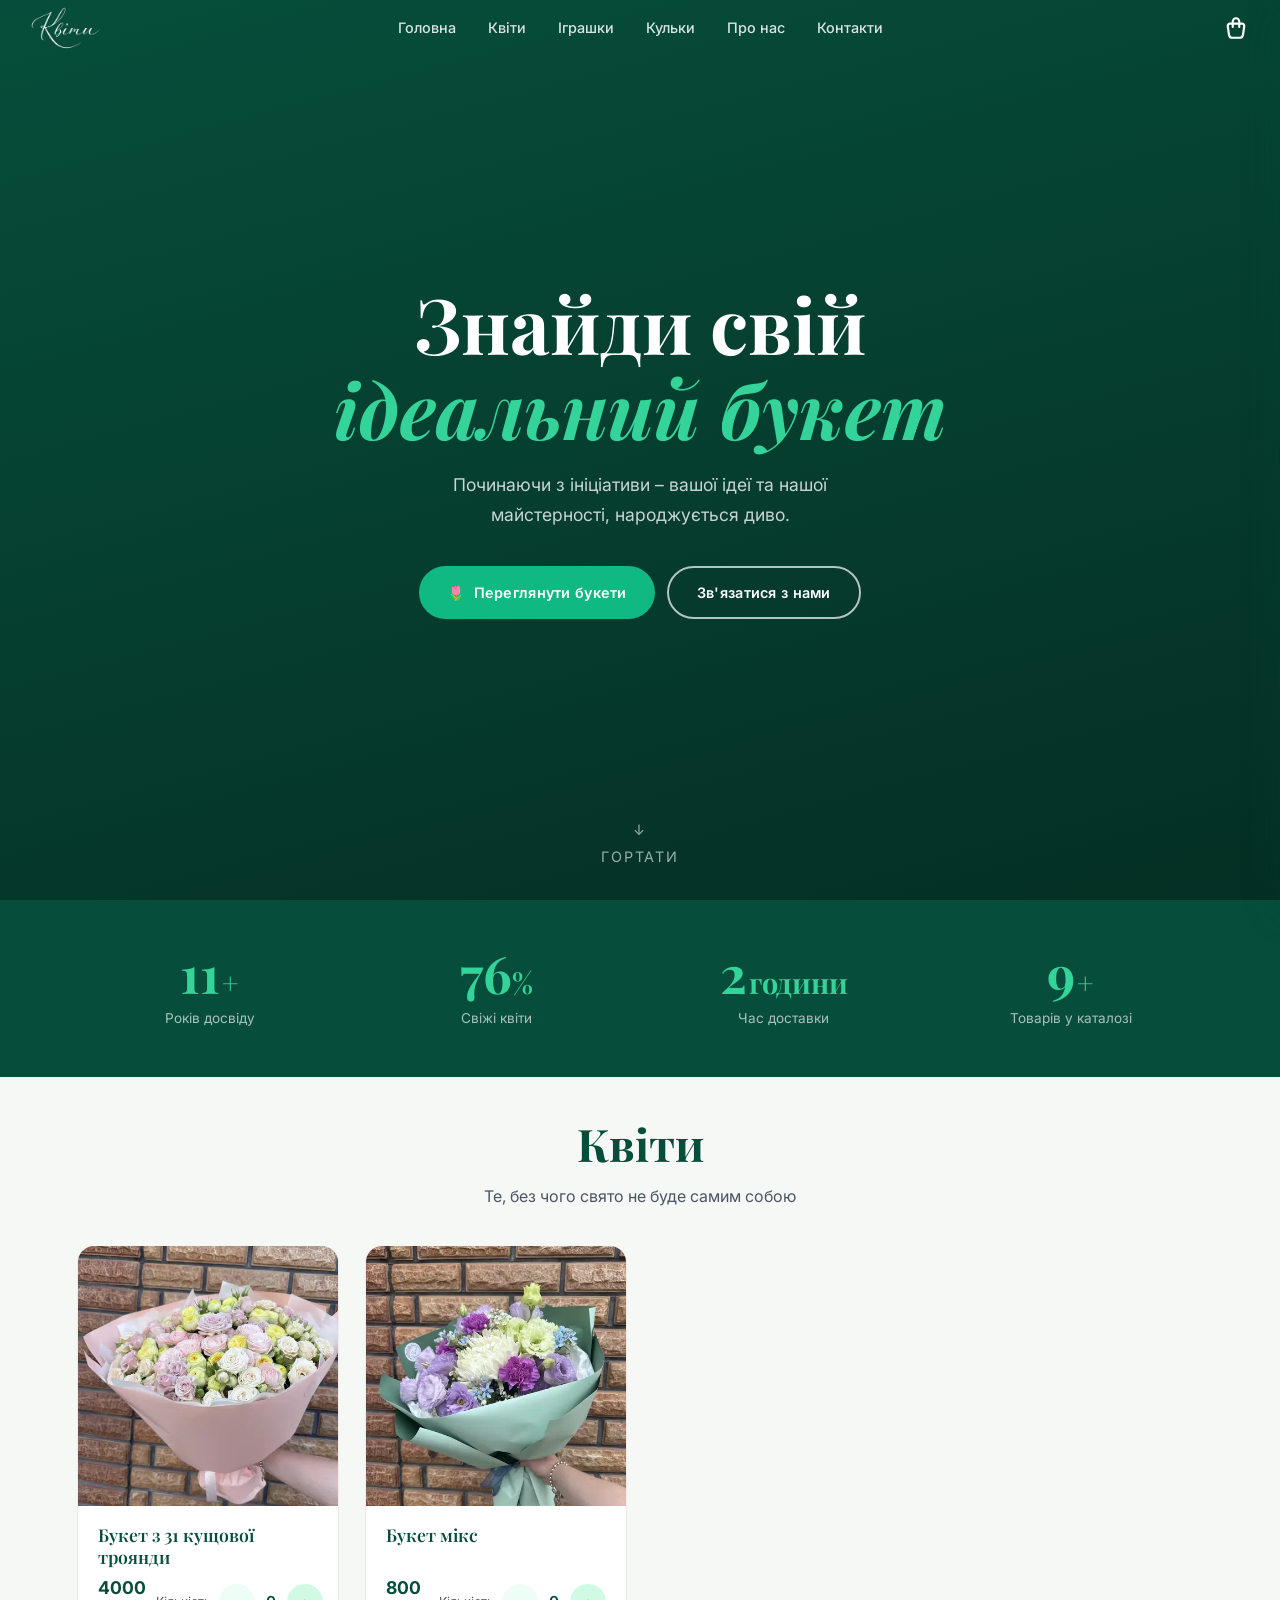
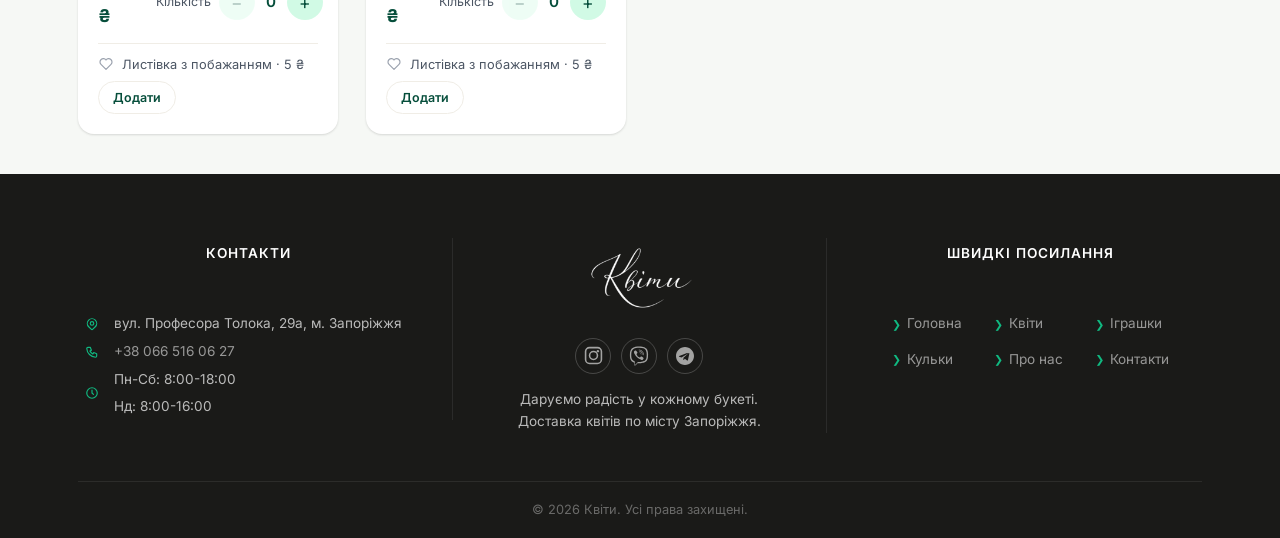
==== index.html @ 4aaccfaa "Add files via upload" ====
<!DOCTYPE html>
<html lang="uk">
<head>
    <meta charset="UTF-8" />
    <meta name="viewport" content="width=device-width, initial-scale=1.0" />
    <meta name="description" content="Квіти Запоріжжя" />
    <title>Квітковий магазин</title>
    <link rel="preconnect" href="https://fonts.googleapis.com" />
    <link rel="preconnect" href="https://fonts.gstatic.com" crossorigin />
    <link rel="preload" href="https://fonts.googleapis.com/css2?family=Playfair+Display:ital,wght@0,400;0,600;0,700;1,400&family=Inter:wght@300;400;500;600&display=swap" as="style" />
    <link href="https://fonts.googleapis.com/css2?family=Playfair+Display:ital,wght@0,400;0,600;0,700;1,400&family=Inter:wght@300;400;500;600&display=swap" rel="stylesheet" media="print" onload="this.media='all'" />

    <link rel="preload" href="styles.css" as="style" />
    <link rel="stylesheet" href="styles.css" />
</head>
<body>

<!-- Навігація -->

<nav class="nav" id="navbar">
    <div class="container">
        <a href="#" class="nav-logo">
    <img src="logo_kvity_white.webp" alt="Лого квіти" class="nav-logo-img nav-logo-img-large" width="160" height="54" />
</a>
        <ul class="nav-links">
            <li><a href="#hero">Головна</a></li>
            <li><a href="#kvity">Квіти</a></li>
            <li><a href="toys.html">Іграшки</a></li>
            <li><a href="balloons.html">Кульки</a></li>
            <li><a href="about.html">Про нас</a></li>
            <li><a href="#footer-phone" class="contact-us-link">Контакти</a></li>
        </ul>
        <button class="cart-btn" id="cart-btn" aria-label="Кошик">
            <svg class="cart-icon" viewBox="0 0 24 24" fill="none" stroke="currentColor" stroke-width="2" stroke-linecap="round" stroke-linejoin="round"><path d="M6.331 8h11.339a2 2 0 0 1 1.977 2.304l-1.255 8.152a3 3 0 0 1 -2.966 2.544h-6.852a3 3 0 0 1 -2.965 -2.544l-1.255 -8.152a2 2 0 0 1 1.977 -2.304z"/><path d="M9 11v-5a3 3 0 0 1 6 0v5"/></svg>
            <span class="cart-count" id="cart-count">0</span>
        </button>
        <button class="hamburger" id="hamburger" aria-label="Відкрити меню">
            <span></span><span></span><span></span>
        </button>
    </div>
</nav>

<!-- Мобільне меню -->

<div class="mobile-menu" id="mobile-menu">
<nav class="mobile-menu-links">
        <a href="#hero" class="mobile-link"><span class="mobile-link-icon"><svg width="20" height="20" viewBox="81.5 106 350 300" fill="none"><path d="M141 259V394H371V259" stroke="currentColor" stroke-width="24" stroke-linecap="round"/><path d="M93.5 281L256.5 118L419.5 281" stroke="currentColor" stroke-width="24" stroke-linecap="round"/></svg></span><span>Головна</span><span class="mobile-link-arrow"><svg width="16" height="16" viewBox="0 0 24 24" fill="none" stroke="currentColor" stroke-width="2" stroke-linecap="round" stroke-linejoin="round"><path d="M9 6l6 6-6 6"/></svg></span></a>
        <a href="#kvity" class="mobile-link"><span class="mobile-link-icon"><svg width="20" height="20" viewBox="-3.41 0 183.79 183.79" fill="currentColor"><path d="M41.43,87.43c-2.62-1.17-4.18-1.81-5.69-2.54A42.67,42.67,0,0,1,19,70.58c-5.44-7.88-6.47-16.4-3.67-25.36C18,36.57,24.71,30.8,36,33.42c7.14,1.65,13.81,5.3,20.68,8.09,1.26.52,2.45,1.21,3.42,1.69,2.08-1.2,1.74-2.74,1.44-4-2.4-10.6,1.51-19.72,6.83-28.4a21.58,21.58,0,0,1,5.9-6.11c11.62-8.16,31.82-5.19,40.61,5.85,3,3.68,4.65,7.83,4.21,12.7-.33,3.63-.5,7.27-.79,11.63,2.68-1.39,4.71-2.36,6.66-3.46,10.9-6.18,22.22-6.68,33.9-2.58a47.34,47.34,0,0,1,4.84,1.77,21.79,21.79,0,0,1,11.95,13.62C178,51.34,177,57.36,174.22,64,168.71,77.31,159,85.74,145.68,90.54A41,41,0,0,0,142,92.38a68.91,68.91,0,0,0,7.17,3.94,59.43,59.43,0,0,1,19.27,12.61,24.61,24.61,0,0,1,7.83,16.65c.48,9.35-6.85,19.15-16.38,21.58a39.76,39.76,0,0,1-32.1-5.16c-2.59-1.63-5.14-3.31-8.49-5.48-.29,2.19-.75,3.51-.58,4.75,1.53,11.38-.87,22.23-5,32.68-1.91,4.88-5.49,8.33-11.41,9.15-4.3.61-8.42,1.1-12.7.17a20.8,20.8,0,0,1-13.18-8.88c-5.1-7.48-8.41-15.61-8.54-24.81,0-4,0-8,0-12.8a17.91,17.91,0,0,0-3.32,1.75c-8.76,7.73-18.67,13.27-30.23,15.4-12.51,2.31-23.17-1-31.38-11.1C.74,140.07-.81,131.7.45,127.2,2.07,121.42,4.18,115.84,8,111c8-10,17.45-17.89,29.81-21.89C38.63,88.86,39.36,88.41,41.43,87.43Zm75.75-.32c6.21-1.15,11.51-2,16.76-3.13,2.51-.52,4.92-1.47,7.42-2.06C152.23,79.35,159,72.05,164,62.57c3.71-7.09,2.08-13.9-1.18-20.45a10.26,10.26,0,0,0-5-4.44c-5.83-2.4-11.69-3.63-18.27-2-11.25,2.84-17.24,11.49-23.84,19.66-.79,4.72-4.27,7.92-6.66,11.73-2.55,4.09-2.73,5,.47,8C112.85,78.27,115.9,81.55,117.18,87.11Zm-54.59,9A26.55,26.55,0,0,0,60,95.44c-8.61-1.26-16.37,2-23.9,5.2-10,4.21-17.5,11.6-22.46,21.39a27.87,27.87,0,0,0-2.85,14.08c.16,3.83,1.74,6.6,5.68,7.51a74.77,74.77,0,0,0,7.51,1.45c8.66,1.06,16.09-2.91,23.64-6.14a26.18,26.18,0,0,0,7.05-4.66,79.58,79.58,0,0,0,14.2-17,37.55,37.55,0,0,0,2.26-5.06c-1.91-2.78-3.78-5-5.08-7.5A86.13,86.13,0,0,1,62.59,96.1ZM94.74,67a37.26,37.26,0,0,0,2.65-5c2.59-7,4.82-14.08,7.59-21,2.54-6.33,2.15-12.92,2.43-19.45A9.7,9.7,0,0,0,106,16.78c-3.45-6.18-15.87-10-22.19-7a5.15,5.15,0,0,0-1.42,1C75.6,17.39,70.92,25,72.37,35c1.28,8.86,4.39,17.19,8.21,25.22C83.68,66.77,86.36,67.94,94.74,67Zm16.35,40.39c2,5.47,5.63,9.12,9,13a54.73,54.73,0,0,0,29.26,18.11,15.59,15.59,0,0,0,15-3.92,7.53,7.53,0,0,0,2.24-8.54c-2.11-6-5.15-11.28-10.6-15.12-10-7-21.2-11-32.9-13.81-2.14-.51-4.5-.07-6.89-.07Zm-11.51,9.26L84.11,118c-6.57,16.3-9.06,32.17-.69,48.23a23.93,23.93,0,0,0,2.64,4.38c2.68,3.2,6.36,5.44,10.37,5.1,4.4-.38,6.16-4.35,7.75-8.2,2.67-6.48,3.23-13.23,3.75-20.08C108.79,136.23,105.76,126.19,99.58,116.65ZM74.35,70.31c-3.3-4-6.25-7.81-9.54-11.34C62.5,56.5,60,53.83,57.08,52.34c-6.58-3.32-13.51-6-20.31-8.85a11.73,11.73,0,0,0-2.46-.71c-6.92-1.24-11.68,2.69-12,9.66-.19,4.78,1,9,4.35,12.53,3.88,4.13,7.07,9.18,12.68,11.16,6.44,2.27,13.06,4.06,19.62,6,2.48.71,5,1.07,7.59-.48Zm31.37,19.84a13.48,13.48,0,0,0-4.3-10.65c-2.7-2.64-6-2.67-9.41-3.14-6.86-.94-12.41,3.21-14.49,9.32a49.37,49.37,0,0,0-2.67,10.69c-.45,4.29,1.62,7.66,5.59,9.67C87.05,109.39,94,108.21,99,102.7,102.43,98.88,105.44,94.75,105.72,90.15Z"/></svg></span><span>Квіти</span><span class="mobile-link-arrow"><svg width="16" height="16" viewBox="0 0 24 24" fill="none" stroke="currentColor" stroke-width="2" stroke-linecap="round" stroke-linejoin="round"><path d="M9 6l6 6-6 6"/></svg></span></a>
        <a href="toys.html" class="mobile-link"><span class="mobile-link-icon"><svg width="25" height="25" viewBox="0 0 24 24" fill="none" stroke="currentColor" stroke-width="1.5" stroke-linecap="round" stroke-linejoin="round"><circle cx="12" cy="13" r="6.5"/><circle cx="6.5" cy="6.5" r="2.5"/><circle cx="17.5" cy="6.5" r="2.5"/><circle cx="9.3" cy="12.5" r="0.6" fill="currentColor" stroke="none"/><circle cx="14.7" cy="12.5" r="0.6" fill="currentColor" stroke="none"/><ellipse cx="12" cy="15.3" rx="1.6" ry="1.1" fill="currentColor" stroke="none"/></svg></span><span>Іграшки</span><span class="mobile-link-arrow"><svg width="16" height="16" viewBox="0 0 24 24" fill="none" stroke="currentColor" stroke-width="2" stroke-linecap="round" stroke-linejoin="round"><path d="M9 6l6 6-6 6"/></svg></span></a>
        <a href="balloons.html" class="mobile-link"><span class="mobile-link-icon"><svg width="25" height="25" viewBox="0 0 24 24" fill="none" stroke="currentColor" stroke-width="1.8" stroke-linecap="round" stroke-linejoin="round"><circle cx="12" cy="9" r="6"/><path d="M12 15l-1 6h2z"/></svg></span><span>Кульки</span><span class="mobile-link-arrow"><svg width="16" height="16" viewBox="0 0 24 24" fill="none" stroke="currentColor" stroke-width="2" stroke-linecap="round" stroke-linejoin="round"><path d="M9 6l6 6-6 6"/></svg></span></a>
        <a href="about.html" class="mobile-link"><span class="mobile-link-icon"><svg width="25" height="25" viewBox="0 0 24 24" fill="none" stroke="currentColor" stroke-width="1.8" stroke-linecap="round" stroke-linejoin="round"><circle cx="12" cy="12" r="8"/><path d="M12 8h.01"/><path d="M11 11h1v5h1"/></svg></span><span>Про нас</span><span class="mobile-link-arrow"><svg width="16" height="16" viewBox="0 0 24 24" fill="none" stroke="currentColor" stroke-width="2" stroke-linecap="round" stroke-linejoin="round"><path d="M9 6l6 6-6 6"/></svg></span></a>
        <a href="#footer-phone" class="mobile-link contact-us-link"><span class="mobile-link-icon"><svg width="25" height="25" viewBox="0 0 24 24" fill="none" stroke="currentColor" stroke-width="1.8" stroke-linecap="round" stroke-linejoin="round"><path d="M12 21s-6-5.686-6-10a6 6 0 0 1 12 0c0 4.314-6 10-6 10z"/><circle cx="12" cy="11" r="2"/></svg></span><span>Контакти</span><span class="mobile-link-arrow"><svg width="16" height="16" viewBox="0 0 24 24" fill="none" stroke="currentColor" stroke-width="2" stroke-linecap="round" stroke-linejoin="round"><path d="M9 6l6 6-6 6"/></svg></span></a>
    </nav>
    <div class="mobile-menu-footer">
        <a href="tel:+380665160627" class="btn btn-primary mobile-call-btn">
            <span><svg width="16" height="16" viewBox="0 0 24 24" fill="none" stroke="currentColor" stroke-width="2" stroke-linecap="round" stroke-linejoin="round"><path d="M5 4h4l2 5l-2.5 1.5a11 11 0 0 0 5 5l1.5 -2.5l5 2v4a2 2 0 0 1 -2 2a16 16 0 0 1 -15 -15a2 2 0 0 1 2 -2"/></svg></span> <span>+38 066 516 06 27</span>
        </a>
    </div>
</div>

<!-- Кошик -->

<div class="cart-overlay" id="cart-overlay"></div>
<aside class="cart-drawer" id="cart-drawer">
    <div class="cart-header">
        <h3><span class="cart-header-icon"><svg width="15" height="15" viewBox="0 0 24 24" fill="none" stroke="currentColor" stroke-width="2" stroke-linecap="round" stroke-linejoin="round"><path d="M6.331 8h11.339a2 2 0 0 1 1.977 2.304l-1.255 8.152a3 3 0 0 1 -2.966 2.544h-6.852a3 3 0 0 1 -2.965 -2.544l-1.255 -8.152a2 2 0 0 1 1.977 -2.304z"/><path d="M9 11v-5a3 3 0 0 1 6 0v5"/></svg></span> <span>Ваш кошик</span></h3>
        <button class="cart-close" id="cart-close" aria-label="Закрити кошик">✕</button>
    </div>
    <div class="cart-items" id="cart-items">
        <div class="cart-empty" id="cart-empty">
            <span>🌷</span>
            <p>Кошик поки порожній</p>
        </div>
    </div>
    <div class="cart-footer" id="cart-footer">
        <div class="cart-total-row">
            <span>Разом:</span>
            <strong id="cart-total">0 ₴</strong>
        </div>
        <a href="tel:+380665160627" class="btn btn-primary cart-checkout" id="cart-checkout">
            <span><svg width="15" height="15" viewBox="0 0 24 24" fill="none" stroke="currentColor" stroke-width="2" stroke-linecap="round" stroke-linejoin="round"><path d="M5 4h4l2 5l-2.5 1.5a11 11 0 0 0 5 5l1.5 -2.5l5 2v4a2 2 0 0 1 -2 2a16 16 0 0 1 -15 -15a2 2 0 0 1 2 -2"/></svg></span> <span>Оформити замовлення</span>
        </a>
        <p class="cart-hint">Зателефонуйте нам – назвіть букети з кошика, і ми все підготуємо</p>
    </div>
</aside>

<!-- Модальне вікно: листівка з побажанням -->

<div class="card-modal-overlay" id="card-modal-overlay"></div>
<div class="card-modal" id="card-modal" role="dialog" aria-modal="true" aria-labelledby="card-modal-title">
    <button class="card-modal-close" id="card-modal-close" aria-label="Закрити">✕</button>

    <div class="card-modal-icon">✍️</div>
    <h3 class="card-modal-title" id="card-modal-title">Листівка з побажанням</h3>
    <p class="card-modal-text">Напишіть текст, який буде на листівці, а ми акуратно перепишемо його від руки.</p>
    <textarea id="card-message-input" class="card-message-input" maxlength="200" rows="4" placeholder="Наприклад: Нехай цей букет нагадує, як сильно я тебе ціную"></textarea>
    <div class="card-modal-actions">
        <button class="btn btn-primary" id="card-modal-save"><span>✓</span> <span>Додати до кошика – 5 ₴</span></button>
        <button class="btn btn-ghost" id="card-modal-skip">Скасувати</button>
    </div>
</div>

<!-- Головний блок -->

<main>
<section class="hero" id="hero">
    <div class="hero-bg"></div>

    <div class="hero-content">
        <h1>Знайди свій<br /><em>ідеальний букет</em></h1>
        <p class="hero-sub">
            Починаючи з ініціативи – вашої ідеї та нашої майстерності, народжується диво.
        </p>
        <div class="hero-actions">
            <a href="#kvity" class="btn btn-primary"><span>🌷</span> <span>Переглянути букети</span></a>
            <a href="#footer-phone" class="btn btn-outline contact-us-link">Зв'язатися з нами</a>
        </div>
    </div>
    <div class="hero-scroll">
        <span>↓</span>
        <span class="hero-scroll-label">ГОРТАТИ</span>
    </div>
</section>

<!-- Статистика -->

<section class="stats">
    <div class="container">
        <div class="stats-grid">
            <div class="stat-item reveal">
                <strong class="stat-number" data-target="15">0</strong><span class="stat-min">+</span>
                <div class="stat-label">Років досвіду</div>
            </div>
            <div class="stat-item reveal reveal-d2">
                <strong class="stat-number" data-target="100">0</strong><span class="stat-percent">%</span>
                <div class="stat-label">Свіжі квіти</div>
            </div>
            <div class="stat-item reveal reveal-d3">
                <strong class="stat-number" data-target="2">0</strong><span class="stat-min">години</span>
                <div class="stat-label">Час доставки</div>
            </div>
            <div class="stat-item reveal reveal-d4">
                <strong class="stat-number" data-target="12">0</strong><span class="stat-min">+</span>
                <div class="stat-label">Товарів у каталозі</div>
            </div>
        </div>
    </div>
</section>

<!-- Товари: Квіти -->

<section class="kvity" id="kvity">
    <div class="container">
        <div class="section-header reveal">
            <h2 class="section-title" id="kvity-title">Квіти</h2>
            <p class="section-sub">Те, без чого свято не буде самим собою</p>
        </div>
    <div class="products-grid">

<!-- Продукт 1 -->

<article class="product-card product-card-featured reveal reveal-d1">
    <div class="product-img-wrap">
        <img src="kvity_product_1.webp" alt="Букет з 31 кущової троянди" width="470" height="627" />
    </div>
    <div class="product-body">
        <h3 class="product-name">Букет з 31 кущової троянди</h3>
        <div class="product-footer">
            <span class="product-price">4000 ₴</span>
            <div class="product-qty" data-name="Букет з 31 кущової троянди" data-price="4000">
                <button class="qty-btn qty-minus" type="button" aria-label="Прибрати" disabled>−</button>
                <span class="qty-count" title="У кошику">0</span>
                <button class="qty-btn qty-plus" type="button" aria-label="Додати">+</button>
            </div>
        </div>
        <div class="card-offer-inline">
            <span class="card-offer-inline-icon"><svg width="16" height="16" viewBox="0 0 24 24" fill="none" stroke="currentColor" stroke-width="1.8" stroke-linecap="round" stroke-linejoin="round"><path d="M19.5 12.572l-7.5 7.428l-7.5 -7.428a5 5 0 1 1 7.5 -6.566a5 5 0 1 1 7.5 6.572"/></svg></span>
            <span class="card-offer-inline-text">Листівка з побажанням · 5 ₴</span>
            <div class="card-offer-inline-actions">
                <button type="button" class="card-offer-inline-btn">Додати</button>
                <button type="button" class="card-offer-inline-remove is-hidden" aria-label="Видалити листівку">✕</button>
            </div>
        </div>
    </div>
</article>

<!-- Продукт 2 -->

<article class="product-card product-card-featured reveal reveal-d1">
    <div class="product-img-wrap">
        <img src="kvity_product_2.webp" alt="Букет мікс" width="470" height="627" />
    </div>
    <div class="product-body">
        <h3 class="product-name">Букет мікс</h3>
        <div class="product-footer">
            <span class="product-price">800 ₴</span>
            <div class="product-qty" data-name="Букет мікс" data-price="800">
                <button class="qty-btn qty-minus" type="button" aria-label="Прибрати" disabled>−</button>
                <span class="qty-count" title="У кошику">0</span>
                <button class="qty-btn qty-plus" type="button" aria-label="Додати">+</button>
            </div>
        </div>
        <div class="card-offer-inline">
            <span class="card-offer-inline-icon"><svg width="16" height="16" viewBox="0 0 24 24" fill="none" stroke="currentColor" stroke-width="1.8" stroke-linecap="round" stroke-linejoin="round"><path d="M19.5 12.572l-7.5 7.428l-7.5 -7.428a5 5 0 1 1 7.5 -6.566a5 5 0 1 1 7.5 6.572"/></svg></span>
            <span class="card-offer-inline-text">Листівка з побажанням · 5 ₴</span>
            <div class="card-offer-inline-actions">
                <button type="button" class="card-offer-inline-btn">Додати</button>
                <button type="button" class="card-offer-inline-remove is-hidden" aria-label="Видалити листівку">✕</button>
            </div>
        </div>
    </div>
</article>

<!-- Продукт 3 -->


        </div>
    </div>
</section>

</main>

<!-- Низ сайту -->

<footer>
    <div class="container">
        <div class="footer-grid">
            <div class="footer-col footer-brand-col">
                <div class="footer-logo">
    <img src="logo_kvity_white.webp" alt="Квіти" class="footer-logo-img" width="148" height="50" />
</div>
                <div class="footer-social">
                    <a href="https://www.instagram.com/lipinskayanatalya/" class="social-btn" target="_blank" rel="noopener" aria-label="Instagram">
                        <svg width="19" height="19" viewBox="0 0 24 24" fill="none" stroke="currentColor" stroke-width="2" stroke-linecap="round" stroke-linejoin="round"><rect x="2" y="2" width="20" height="20" rx="5"/><circle cx="12" cy="12" r="5"/><circle cx="17.5" cy="6.5" r="1.5" fill="currentColor" stroke="none"/></svg>
                    </a>
                    <a href="viber://chat?number=%2B380665160627" class="social-btn" target="_blank" rel="noopener" aria-label="Viber">
                        <svg width="24" height="24" fill="currentColor" xmlns="http://www.w3.org/2000/svg" viewBox="0 0 640 640"><path d="M508.3 113.9C495.6 102.2 444.2 64.9 329.6 64.4C329.6 64.4 194.5 56.3 128.7 116.7C92.1 153.3 79.2 207 77.8 273.5C76.4 340 74.7 464.6 194.8 498.4L194.9 498.4L194.8 550C194.8 550 194 570.9 207.8 575.1C224.4 580.3 234.2 564.4 250.1 547.3C258.8 537.9 270.8 524.1 279.9 513.6C362.1 520.5 425.2 504.7 432.4 502.4C449 497 542.9 485 558.1 360.4C573.9 231.8 550.5 150.6 508.3 113.9zM522.2 351C509.3 455 433.2 461.6 419.2 466.1C413.2 468 357.7 481.8 288 477.3C288 477.3 236 540 219.8 556.3C214.5 561.6 208.7 561.1 208.8 550.6C208.8 543.7 209.2 464.9 209.2 464.9L209.2 464.9C107.4 436.7 113.4 330.6 114.5 275.1C115.6 219.6 126.1 174.1 157.1 143.5C212.8 93 327.5 100.5 327.5 100.5C424.4 100.9 470.8 130.1 481.6 139.9C517.3 170.5 535.5 243.7 522.2 351zM383.2 270.2C383.6 278.8 370.7 279.4 370.3 270.8C369.2 248.8 358.9 238.1 337.7 236.9C329.1 236.4 329.9 223.5 338.4 224C366.3 225.5 381.8 241.5 383.2 270.2zM403.5 281.5C404.5 239.1 378 205.9 327.7 202.2C319.2 201.6 320.1 188.7 328.6 189.3C386.6 193.5 417.5 233.4 416.4 281.8C416.3 290.4 403.3 290 403.5 281.5zM450.5 294.9C450.6 303.5 437.6 303.6 437.6 295C437 213.5 382.7 169.1 316.8 168.6C308.3 168.5 308.3 155.7 316.8 155.7C390.5 156.2 449.8 207.1 450.5 294.9zM439.2 393L439.2 393.2C428.4 412.2 408.2 433.2 387.4 426.5L387.2 426.2C366.1 420.3 316.4 394.7 285 369.7C268.8 356.9 254 341.8 242.6 327.3C232.3 314.4 221.9 299.1 211.8 280.7C190.5 242.2 185.8 225 185.8 225C179.1 204.2 200 184 219.1 173.2L219.3 173.2C228.5 168.4 237.3 170 243.2 177.1C243.2 177.1 255.6 191.9 260.9 199.2C265.9 206 272.6 216.9 276.1 223C282.2 233.9 278.4 245 272.4 249.6L260.4 259.2C254.3 264.1 255.1 273.2 255.1 273.2C255.1 273.2 272.9 340.5 339.4 357.5C339.4 357.5 348.5 358.3 353.4 352.2L363 340.2C367.6 334.2 378.7 330.4 389.6 336.5C404.3 344.8 423 357.7 435.4 369.4C442.4 375.1 444 383.8 439.2 393z"/></svg>
                    </a>
                    <a href="https://t.me/nataliyassg" class="social-btn" target="_blank" rel="noopener" aria-label="Telegram">
                        <svg width="18" height="18" viewBox="0 0 24 24" fill="currentColor"><path d="M12 0C5.373 0 0 5.373 0 12s5.373 12 12 12 12-5.373 12-12S18.627 0 12 0zm5.894 8.221-1.97 9.28c-.145.658-.537.818-1.084.508l-3-2.21-1.447 1.394c-.16.16-.295.295-.605.295l.213-3.053 5.56-5.023c.242-.213-.054-.333-.373-.12L7.26 13.988 4.28 13.08c-.656-.204-.67-.656.136-.97l10.3-3.97c.545-.197 1.02.133.843.97l.335-.889z"/></svg>
                    </a>
                </div>
                <p class="footer-desc">Даруємо радість у кожному букеті. Доставка квітів по місту Запоріжжя.</p>
            </div>
            <div class="footer-col footer-contacts-col" id="contacts">
                <h4>Контакти</h4>
                <ul class="footer-contact">
                    <li><span class="contact-icon"><svg width="14" height="14" viewBox="0 0 24 24" fill="none" stroke="currentColor" stroke-width="2" stroke-linecap="round" stroke-linejoin="round"><path d="M9 11a3 3 0 1 0 6 0a3 3 0 0 0 -6 0"/><path d="M17.657 16.657l-4.243 4.243a2 2 0 0 1 -2.827 0l-4.244 -4.243a8 8 0 1 1 11.314 0z"/></svg></span><span>вул. Професора Толока, 29а, м. Запоріжжя</span></li>
                    <li id="footer-phone"><span class="contact-icon"><svg width="14" height="14" viewBox="0 0 24 24" fill="none" stroke="currentColor" stroke-width="2" stroke-linecap="round" stroke-linejoin="round"><path d="M5 4h4l2 5l-2.5 1.5a11 11 0 0 0 5 5l1.5 -2.5l5 2v4a2 2 0 0 1 -2 2a16 16 0 0 1 -15 -15a2 2 0 0 1 2 -2"/></svg></span><a href="tel:+380665160627" class="footer-phone-link">+38 066 516 06 27</a></li>
                    <li><span class="contact-icon"><svg width="14" height="14" viewBox="0 0 24 24" fill="none" stroke="currentColor" stroke-width="2" stroke-linecap="round" stroke-linejoin="round"><circle cx="12" cy="12" r="9"/><polyline points="12 7 12 12 14.5 14.5"/></svg></span><span>Пн-Сб: 8:00-18:00 <br>Нд: 8:00-16:00</span></li>
                </ul>
            </div>
            <div class="footer-col footer-links-col">
                <details class="footer-links-details" open>
                    <summary>Швидкі посилання</summary>
                    <ul class="footer-links">
                        <li><a href="#hero">Головна</a></li>
                        <li><a href="#kvity">Квіти</a></li>
                        <li><a href="toys.html">Іграшки</a></li>
                        <li><a href="balloons.html">Кульки</a></li>
                        <li><a href="about.html">Про нас</a></li>
                        <li><a href="#footer-phone" class="contact-us-link" data-instant="true">Контакти</a></li>
                    </ul>
                </details>
            </div>
        </div>
        <div class="footer-bottom">
            <span>© 2026 Квіти. Усі права захищені.</span>
        </div>
    </div>
</footer>

<!-- Кнопка нагору -->

<button id="back-to-top" aria-label="Прогорнути нагору">↑</button>

<!-- Спливаюче повідомлення -->

<div id="toast-container" class="toast-container"></div>

    <script src="script.js"></script>
</body>
</html>
---- styles.css ----
/* Кастомні CSS-властивості */

:root {
    --emerald: #10B981;
    --forest: #064E3B;
    --forest-mid: #065F46;
    --forest-light: #D1FAE5;
    --leaf: #34D399;
    --sand: #F0EDE6;
    --bg-main: #F6F8F5;
    --text-dark: #1A1A18;
    --text-mid: #4B5563;
    --text-light: #9CA3AF;
    --white: #FFFFFF;

    --font-display: 'Playfair Display', Georgia, serif;
    --font-body:    'Inter', system-ui, sans-serif;

    --radius-md:  12px;
    --radius-lg:  24px;
    --radius-pill: 999px;

    --shadow-sm: 0 1px 3px rgba(0,0,0,.08), 0 1px 2px rgba(0,0,0,.06);
    --shadow-md: 0 4px 16px rgba(6,78,59,.10);
    --shadow-lg: 0 12px 40px rgba(6,78,59,.15);

    --nav-h: 56px;
    --section-gap: 40px;
}

.stat-min {
    font-family: var(--font-display);
    font-size: clamp(1.2rem, 4vw, 1.8rem);
    font-weight: 700;
    color: var(--leaf);
    display: inline-block;
    line-height: 1;
    margin-left: 2px;
}

/* Скидання стилів та базові налаштування */

*, *::before, *::after { 
    box-sizing: border-box; 
    margin: 0; 
    padding: 0; 
}

[id] {
    scroll-margin-top: var(--nav-h);
}

body {
    font-family: var(--font-body);
    color: var(--text-dark);
    background: var(--bg-main);
    overflow-x: hidden;
    line-height: 1.6;
    overscroll-behavior: none;
}

/* Повзунок сайту */

html {
    scrollbar-width: thin;
    scrollbar-color: var(--emerald) var(--sand);
    scroll-behavior: smooth;
    font-size: 16px
}

::-webkit-scrollbar {
    width: 12px;
}

::-webkit-scrollbar-track {
    background: var(--sand);
}

::-webkit-scrollbar-thumb {
    background: var(--emerald);
    border-radius: 10px;
    border: 2px solid var(--sand);
}

::-webkit-scrollbar-thumb:hover {
    background: var(--forest-mid);
}

img {
    max-width: 100%;
    display: block; 
}

a {
    color: inherit;
    text-decoration: none;
}

button {
    cursor: pointer;
    border: none;
    background: none; 
    font-family: inherit;
    touch-action: manipulation;
    user-select: none;
    -webkit-user-select: none;
}

ul {
    list-style: none;
}

:focus-visible {
    outline: 2px solid var(--emerald);
    outline-offset: 3px; 
}

@media (prefers-reduced-motion: reduce) {

*, *::before, *::after {
    animation-duration: .01ms !important;
    transition-duration: .01ms !important;
}
}

.container {
    width: 100%;
    max-width: 1160px;
    margin: 0 auto;
    padding: 0 18px;
}

.sr-only {
    position: absolute;
    width: 1px; height: 1px;
    overflow: hidden;
    clip: rect(0,0,0,0); 
    white-space: nowrap;
}

.is-hidden {
    display: none !important;
}

.btn {
    display: inline-flex;
    align-items: center;
    justify-content: center;
    gap: 8px;
    min-height: 44px;
    padding: 13px 28px;
    border-radius: var(--radius-pill);
    font-family: var(--font-body);
    font-size: .9rem; 
    font-weight: 600;
    letter-spacing: .02em;
    transition: transform .15s, box-shadow .15s, background .15s;
}

.btn > span[aria-hidden="true"]:first-child {
    display: inline-flex;
    align-items: center;
    justify-content: center;
    width: 18px;
    height: 18px;
    line-height: 1;
    font-size: 1rem;
    flex-shrink: 0;
}

.btn:active {
    transform: scale(0.97);
}

.btn-primary {
    background: var(--emerald);
    color: var(--white);
}

.btn-outline {
    background: transparent;
    color: var(--white);
    border: 2px solid rgba(255,255,255,.7);
}

.btn-dark {
    background: var(--forest);
    color: var(--white);
}

/* Для пристроїв з мишею ноут */

@media (hover: hover) {
    .btn:hover {
        transform: translateY(-2px);
        box-shadow: var(--shadow-md);
    }

    .btn-primary:hover {
        background: var(--forest-mid);
    }

    .btn-outline:hover {
        background: rgba(255,255,255,.15);
    }

    .btn-dark:hover {
        background: var(--forest-mid);
    }
}

/* моб. версія вимк. появу елементів без анімки */

.reveal,
.reveal-left,
.reveal-right {
    opacity: 1;
    transition: none;
}

/* Анімація появи елементів на ноуті*/

@media (min-width: 768px) {
    
    .reveal {
        opacity: 0;
        transform: translateY(24px);
        transition: opacity .5s cubic-bezier(.22,1,.36,1), transform .5s cubic-bezier(.22,1,.36,1);
    }

    .reveal.visible {
        opacity: 1;
        transform: translateY(0);
    }

    /* Затримки для покрокової появи елементів (замість inline transition-delay) */
    .reveal-d1 { transition-delay: .05s; }
    .reveal-d2 { transition-delay: .1s; }
    .reveal-d3 { transition-delay: .2s; }
    .reveal-d4 { transition-delay: .3s; }

    .reveal-left {
        opacity: 0;
        transform: translateX(-28px);
        transition: opacity .5s cubic-bezier(.22,1,.36,1), transform .5s cubic-bezier(.22,1,.36,1);
    }

    .reveal-right {
        opacity: 0;
        transform: translateX(28px);
        transition: opacity .5s cubic-bezier(.22,1,.36,1), transform .5s cubic-bezier(.22,1,.36,1);
    }

    .reveal-left.visible,
    .reveal-right.visible {
        opacity: 1;
        transform: translateX(0);
    }
}

/* Навігація (базова — мобільна версія) */

.nav {
    position: fixed;
    top: 0;
    left: 0;
    right: 0;
    z-index: 1000;
    height: var(--nav-h);
    display: flex;
    align-items: center;
    transition: background .35s, box-shadow .35s;
    will-change: background;
    transform: translateZ(0);
}

.nav .container {
    display: flex;
    align-items: center;
    justify-content: space-between;
    width: 100%;
    position: relative;
}

.nav .container > * {
    align-self: center;
}

.nav.scrolled {
    background: var(--forest);
    box-shadow: var(--shadow-sm);
}

.page-about .nav,
.page-catalog .nav {
    background: var(--forest);
    box-shadow: var(--shadow-sm);
}

/* Лого */

.nav-logo {
    display: flex;
    align-items: center;
    gap: 10px;
    font-family: var(--font-display);
    font-size: 1.3rem;
    font-weight: 700;
    color: var(--white);
    transition: color .35s;
}

.nav-logo-img {
    height: 38px;
    width: auto;
    display: block;
}

.nav-logo-img-large {
    height: 54px;
    max-width: 160px;
}

.cart-icon {
    color: var(--white);
    transition: color .35s;
}

.nav-logo-icon {
    width: 34px;
    height: 34px;
    border-radius: 50%;
    background: var(--emerald);
    display: grid;
    place-items: center;
    font-size: 1rem;
    flex-shrink: 0;
}

/* Гамбургер */

.hamburger {
    display: flex;
    flex-direction: column;
    justify-content: center;
    gap: 5px;
    width: 36px;
    height: 36px;
    padding: 4px;
}

.hamburger span {
    display: block;
    height: 2px;
    border-radius: 2px;
    background: var(--white);
    transition: transform .3s, opacity .3s, background .35s;
}

.hamburger.open span:nth-child(1) {
    transform: translateY(7px) rotate(45deg);
}

.hamburger.open span:nth-child(2) {
    opacity: 0;
}

.hamburger.open span:nth-child(3) {
    transform: translateY(-7px) rotate(-45deg);
}

/* Горизонтальне меню (на ноут) */

.nav-links {
    display: none;
    align-items: center;
    gap: 32px;
}

.nav-links a {
    font-size: .9rem;
    font-weight: 500;
    color: rgba(255,255,255,.85);
    transition: color .2s;
}

/* Мобільне меню на весь екран */

.mobile-menu {
    display: none;
    position: fixed;
    inset: 0;
    height: 100dvh;
    z-index: 999;
    background: var(--forest);
    padding: calc(var(--nav-h) + 12px) 28px 32px;
    flex-direction: column;
    align-items: stretch;
    justify-content: center;
    gap: 4px;
    opacity: 0;
    transform: translateX(100%);
    transition: opacity .35s ease, transform .35s ease;
    overflow-y: auto;
}

.mobile-menu::before {
    content: '';
    position: fixed;
    inset: 0;
    z-index: -2;
    background-image: url('mob_menu_photo.webp');
    background-size: cover;
    background-position: center;
    filter: blur(6px);
    transform: scale(1.1);
}

.mobile-menu::after {
    content: '';
    position: fixed;
    inset: 0;
    z-index: -1;
    background:
        radial-gradient(circle at 15% 20%, rgba(52,211,153,.28), transparent 55%),
        radial-gradient(circle at 90% 85%, rgba(16,185,129,.22), transparent 50%),
        linear-gradient(160deg, rgba(6,78,59,.6) 0%, rgba(6,95,70,.6) 100%);
}

.mobile-menu-header {
    display: flex;
    align-items: center;
    justify-content: center;
    position: absolute;
    top: 0;
    left: 0;
    width: 100%;
    height: var(--nav-h);
    background: transparent;
    z-index: 1001;
    padding: 0 16px;
}

.mobile-menu-logo {
    height: 38px;
    width: auto;
    margin: 0 auto;
    display: block;
}

.mobile-menu-close {
    position: absolute;
    right: 16px;
    top: 50%;
    transform: translateY(-50%);
    background: none;
    border: none;
    color: var(--white);
    font-size: 2rem;
    cursor: pointer;
    z-index: 1002;
    padding: 0 4px;
    line-height: 1;
}

.mobile-menu.open {
    opacity: 1;
    transform: translateX(0);
    display: flex;
}

.mobile-menu-links {
    margin-top: -8px;
    margin-bottom: 8px;
}

.mobile-link {
    display: flex;
    align-items: center;
    gap: 14px;
    font-family: var(--font-display);
    font-size: 1.35rem;
    color: var(--white);
    font-weight: 600;
    padding: 13px 16px;
    border-radius: var(--radius-md);
    opacity: 0;
    transform: translateY(16px);
    transition: opacity .35s ease, transform .35s ease, background .2s ease, color .2s ease;
}

.mobile-link-icon {
    width: 34px;
    height: 34px;
    flex-shrink: 0;
    display: grid;
    place-items: center;
    font-size: 1.05rem;
}

.mobile-link-arrow {
    margin-left: auto;
    flex-shrink: 0;
    display: grid;
    place-items: center;
    opacity: .55;
    transition: opacity .2s ease, transform .2s ease;
}

.mobile-menu.open .mobile-link { opacity: 1; transform: translateY(0); }

.mobile-menu.open .mobile-link:nth-child(1) { transition-delay: .08s; }
.mobile-menu.open .mobile-link:nth-child(2) { transition-delay: .13s; }
.mobile-menu.open .mobile-link:nth-child(3) { transition-delay: .18s; }
.mobile-menu.open .mobile-link:nth-child(4) { transition-delay: .23s; }
.mobile-menu.open .mobile-link:nth-child(5) { transition-delay: .28s; }
.mobile-menu.open .mobile-link:nth-child(6) { transition-delay: .33s; }
.mobile-menu.open .mobile-link:nth-child(7) { transition-delay: .38s; }

.mobile-menu .btn.btn-primary {
    margin-top: 14px;
    opacity: 0;
    transform: translateY(16px);
    transition: opacity .35s ease .43s, transform .35s ease .43s, background .2s ease;
}

.mobile-menu.open .btn.btn-primary { opacity: 1; transform: translateY(0); }

/* Коли мобільне меню відкрите — ховаємо посилання, крім лого, кошика й гамбургера */

.nav:has(~ .mobile-menu.open) .nav-links {
    opacity: 0;
    pointer-events: none;
    transition: opacity .2s;
}

.nav:has(~ .mobile-menu.open) {
    background: transparent !important;
    box-shadow: none !important;
    border-bottom: 1px solid rgba(255,255,255,.15);
}

.nav:has(~ .mobile-menu.open) .nav-logo,
.nav:has(~ .mobile-menu.open) .cart-icon {
    color: var(--white);
}

/* Лого по центру, кошик зліва, хрестик (гамбургер) справа */

.nav:has(~ .mobile-menu.open) .nav-logo {
    position: absolute;
    left: 50%;
    top: 50%;
    transform: translate(-50%, -50%);
    margin: 0;
}

.nav:has(~ .mobile-menu.open) .cart-btn {
    margin-left: 0;
    margin-right: 0;
}

.nav:has(~ .mobile-menu.open) .hamburger span {
    background: var(--white);
}

/* Hover-ефекти — тільки для пристроїв з мишею */

@media (hover: hover) {
    .nav-links a:hover,
    .nav.scrolled .nav-links a:hover,
    .page-about .nav-links a:hover,
    .page-catalog .nav-links a:hover {
        color: var(--emerald);
    }

    .mobile-link:hover {
        background: rgba(255,255,255,.1);
        color: var(--white);
    }
}

.mobile-link:active {
    background: rgba(255,255,255,.22);
}

.mobile-link:active .mobile-link-arrow {
    opacity: 1;
    transform: translateX(3px);
}

/* Рядок "телефон + іконки" в гамбургер-меню */

.mobile-menu-footer {
    display: flex;
    align-items: center;
    gap: 10px;
    flex-wrap: nowrap;
    margin-top: auto;
}

.mobile-menu-footer .mobile-call-btn {
    width: 100%;
    justify-content: center;
    white-space: nowrap;
}

.mobile-menu-footer .mobile-call-btn span:last-child {
    overflow: hidden;
    text-overflow: ellipsis;
}

.mobile-menu-footer .mobile-menu-social {
    display: flex;
    align-items: center;
    gap: 8px;
    flex-shrink: 0;
}

/* Ноут-версія (від 768px) */

@media (min-width: 768px) {
    .nav .container {
        max-width: 100%;
        padding-left: 24px;
        padding-right: 24px;
    }

    .nav-logo {
        font-size: 1.45rem;
        margin-right: auto;
    }

    .nav-logo-icon {
        width: 36px;
        height: 36px;
        font-size: 1.1rem;
    }

    .hamburger {
        display: none;
    }

    .nav-links {
        display: flex;
        position: absolute;
        left: 50%;
        top: 50%;
        transform: translate(-50%, -50%);
        margin: 0;
        white-space: nowrap;
    }
}

/* Головний блок */

.hero {
    position: relative;
    min-height: 173vw;
    display: flex;
    align-items: center;
    justify-content: center;
    text-align: center;
    overflow: hidden;
}

.hero-bg {
    position: absolute;
    inset: 0;
    background-color: var(--forest);
}

.hero-bg::after {
    content: '';
    position: absolute;
    inset: 0;
    background: linear-gradient(165deg, rgba(6,78,59,.72) 0%, rgba(4,40,30,.82) 100%);
}

.hero-content {
    position: relative;
    z-index: 1;
    max-width: 740px;
    padding: 0 20px;
}

.hero-eyebrow {
    display: inline-block;
    font-size: .72rem;
    font-weight: 600;
    letter-spacing: .13em;
    text-transform: uppercase;
    color: var(--leaf);
    margin-bottom: 16px;
    background: rgba(52,211,153,.15);
    padding: 6px 14px;
    border-radius: var(--radius-pill);
    border: 1px solid rgba(52,211,153,.3);
}

.hero h1 {
    font-family: var(--font-display);
    font-size: clamp(2.2rem, 8vw, 5rem);
    font-weight: 700;
    color: var(--white);
    line-height: 1.15;
    margin-bottom: 16px;
}

.hero h1 em {
    font-style: italic;
    color: var(--leaf);
}

.hero-sub {
    font-size: 1rem;
    color: rgba(255,255,255,.78);
    max-width: 480px;
    margin: 0 auto 28px;
    line-height: 1.65;
}

.hero-actions {
    display: flex;
    gap: 12px;
    justify-content: center;
    flex-wrap: wrap;
}

.hero-scroll {
    position: absolute;
    bottom: 20px;
    left: 50%;
    transform: translateX(-50%);
    display: flex;
    flex-direction: column;
    align-items: center;
    gap: 4px;
    color: rgba(255,255,255,.6);
    font-size: .6rem;
    letter-spacing: .1em;
    text-transform: uppercase;
    animation: bounce 2s infinite;
}

.hero-scroll span {
    font-size: .8rem;
}

.hero-scroll-label {
    font-size: .55rem;
    letter-spacing: .12em;
}

@keyframes bounce {
    0%, 100% { transform: translateX(-50%) translateY(0); }
    50%      { transform: translateX(-50%) translateY(8px); }
}

@media (max-height: 500px) {
    .hero-scroll {
        display: none;
    }
}

/* Ноут-версія */

@media (min-width: 768px) {
    .hero {
        min-height: 100vh;
        min-height: 100dvh;
    }

    .hero-content {
        padding: 0 24px;
    }

    .hero-eyebrow {
        font-size: .78rem;
        letter-spacing: .15em;
        margin-bottom: 20px;
        padding: 6px 16px;
    }

    .hero h1 {
        font-size: clamp(2.6rem, 6vw, 5rem);
        line-height: 1.1;
        margin-bottom: 20px;
    }

    .hero-sub {
        font-size: 1.1rem;
        margin-bottom: 36px;
        line-height: 1.7;
    }

    .hero-scroll {
        bottom: 32px;
        font-size: .65rem;
    }

    .hero-scroll span {
        font-size: .9rem;
    }
}

/* Заголовки секцій */

.section-header {
    text-align: center;
    margin-bottom: 36px;
}

.section-eyebrow {
    display: inline-block;
    font-size: .72rem;
    font-weight: 600;
    letter-spacing: .12em;
    text-transform: uppercase;
    color: var(--emerald);
    margin-bottom: 10px;
}

.section-title {
    font-family: var(--font-display);
    font-size: clamp(1.6rem, 6vw, 2.8rem);
    font-weight: 700;
    color: var(--forest);
    line-height: 1.2;
}

.section-sub {
    margin-top: 10px;
    color: var(--text-mid);
    font-size: .95rem;
    max-width: 520px;
    margin-left: auto;
    margin-right: auto;
    line-height: 1.65;
}

/* Менший відступ між заголовком і фільтром категорій (сторінка іграшок) */

#igrashky .section-header,
#kulky .section-header,
#kvity .section-header {
    margin-bottom: 18px;
}

/* Ноут-версія */

@media (min-width: 768px) {
    .section-header {
        margin-bottom: 56px;
    }

    .section-eyebrow {
        font-size: .78rem;
        letter-spacing: .14em;
        margin-bottom: 12px;
    }

    .section-title {
        line-height: 1.2;
    }

    .section-sub {
        margin-top: 12px;
        font-size: 1rem;
        line-height: 1.7;
    }

    #kulky .section-header,
    #kvity .section-header {
        margin-bottom: 36px;
    }
}

/* Статистика — мобільна версія */

.stats {
    background: var(--forest);
    padding: 36px 0;
}

.stats-grid {
    display: grid;
    grid-template-columns: repeat(2, 1fr);
    gap: 28px 16px;
    text-align: center;
}

.stat-number {
    font-family: var(--font-display);
    font-size: clamp(1.8rem, 7vw, 3.2rem);
    font-weight: 700;
    color: var(--leaf);
    display: inline-block;
    line-height: 1;
}

.stat-percent {
    font-family: var(--font-display);
    font-size: clamp(1.1rem, 5vw, 1.8rem);
    font-weight: 700;
    color: var(--leaf);
    display: inline-block;
    line-height: 1;
}

.stat-label {
    color: rgba(255,255,255,.65);
    font-size: .8rem;
    margin-top: 6px;
}

/* Статистика ноут-версія */

@media (min-width: 768px) {
    .stats {
        padding: 48px 0;
    }

    .stats-grid {
        grid-template-columns: repeat(4, 1fr);
        gap: 24px;
    }

    .stat-label {
        font-size: .85rem;
    }
}

/* Квіти */

.kvity {
    padding: var(--section-gap) 0;
    padding-top: 28px;
}

@media (min-width: 768px) {
    .kvity {
        padding-top: var(--section-gap);
    }
}

#tovary {
    margin-top: -120px;
}

.products-grid {
    display: grid;
    grid-template-columns: 1fr;
    gap: 16px;
}

.product-card {
    background: var(--white);
    border-radius: 16px;
    overflow: hidden;
    box-shadow: var(--shadow-sm);
    transition: transform .3s, box-shadow .3s;
    position: relative;
    display: flex;
    flex-direction: column;
}

.product-img-wrap {
    position: relative;
    overflow: hidden;
    aspect-ratio: 1/1;
}

.product-img-wrap img {
    width:100%;
    height: 110%;
    object-fit: cover;
    transition: transform .5s;
}

/* Великі описові картки (сторінка "Кульки"): фото зліва, текст справа.
   Прив'язано до .product-card-balloon, тому діє лише там, де є такі картки. */

.product-card-balloon {
    flex-direction: row;
    align-items: stretch;
}

.product-card-balloon .product-img-wrap {
    flex: 0 0 38%;
    aspect-ratio: auto;
    height: auto;
}

.product-card-balloon .product-img-wrap img {
    height: 100%;
}

.product-card-balloon .product-body {
    flex: 1;
    padding: 14px 16px 16px;
}

/* Відступи тексту саме в картках кульок (не чіпає інші сторінки) */

.product-card-balloon .product-name {
    margin-bottom: 18px;
}

.product-card-balloon .product-desc:not(:last-of-type) {
    margin-bottom: 22px;
}

/* Сітка з featured-картками (сторінка "Кульки"): завжди по 2 в ряд,
   не залежно від правил .products-grid для звичайних сторінок каталогу */

.products-grid:has(.product-card-balloon) {
    grid-template-columns: repeat(2, 1fr);
}

@media (max-width: 480px) {
    .products-grid:has(.product-card-balloon) {
        grid-template-columns: 1fr;
    }

    .product-card-balloon {
        flex-direction: column;
    }

    .product-card-balloon .product-img-wrap {
        flex: none;
        aspect-ratio: 4/3;
    }
}

.product-badge {
    position: absolute;
    top: 12px;
    left: 12px;
    background: var(--emerald);
    color: var(--white);
    font-size: .7rem;
    font-weight: 700;
    letter-spacing: .05em;
    text-transform: uppercase;
    padding: 4px 10px;
    border-radius: var(--radius-pill);
}

.product-body {
    padding: 8px 8px 10px;
    display: flex;
    flex-direction: column;
    flex: 1;
}

.product-name {
    font-family: var(--font-display);
    font-size: .92rem;
    font-weight: 600;
    color: var(--forest);
    margin-bottom: 6px;
    line-height: 1.25;
    display: -webkit-box;
    -webkit-line-clamp: 2;
    line-clamp: 2;
    -webkit-box-orient: vertical;
    overflow: hidden;
}

.product-desc {
    font-size: .85rem;
    color: var(--text-mid);
    line-height: 1.5;
    margin-bottom: 14px;
}

/* Прапор країни походження (коло) */

.product-origin {
    display: inline-flex;
    align-items: center;
    gap: 6px;
    font-size: .78rem;
    color: var(--text-mid);
    margin-bottom: 8px;
}

.product-flag {
    width: 20px;
    height: 20px;
    border-radius: 50%;
    overflow: hidden;
    flex-shrink: 0;
    display: grid;
    place-items: center;
    font-size: .8rem;
    line-height: 1;
    background: var(--sand);
}

/* Характеристики: колір, вид, розмір */

.product-specs {
    display: flex;
    flex-wrap: wrap;
    row-gap: 6px;
    column-gap: 14px;
    font-size: .78rem;
    color: var(--text-mid);
    margin-bottom: 12px;
}

.product-specs span {
    display: inline-flex;
    align-items: center;
    gap: 5px;
}

.product-color-dot {
    width: 10px;
    height: 10px;
    border-radius: 50%;
    display: inline-block;
    flex-shrink: 0;
    border: 1px solid rgba(0,0,0,.12);
}

/* Догляд */

.product-care {
    display: flex;
    align-items: flex-start;
    gap: 6px;
    font-size: .76rem;
    line-height: 1.45;
    color: var(--text-light);
    padding-top: 10px;
    margin-bottom: 12px;
    border-top: 1px dashed var(--sand);
}

.product-care span:first-child {
    flex-shrink: 0;
}

.product-footer {
    display: flex;
    flex-direction: row;
    align-items: center;
    justify-content: space-between;
    gap: 10px;
    margin-top: auto;
}

.product-price {
    font-size: .85rem;
    font-weight: 700;
    color: var(--forest);
}

.product-price span {
    font-size: .8rem;
    font-weight: 400;
    color: var(--text-light);
}

.product-btn {
    width: 44px;
    height: 44px;
    border-radius: 50%;
    background: var(--forest-light);
    color: var(--forest);
    display: grid;
    place-items: center;
    font-size: 1.1rem;
    transition: background .2s, color .2s, transform .2s;
    position: relative;
}

.product-btn:active {
    transform: scale(0.92);
}

/* Індикатор "вже додано у кошик" (легасі кнопка на інших сторінках) */

.product-btn.in-cart {
    background: var(--emerald);
    color: var(--white);
}

.product-btn.in-cart::after,
.qty-btn.qty-plus.in-cart::after {
    content: '✓';
    position: absolute;
    top: -4px;
    right: -4px;
    width: 16px;
    height: 16px;
    border-radius: 50%;
    background: var(--forest);
    color: var(--white);
    font-size: .6rem;
    font-weight: 700;
    display: flex;
    align-items: center;
    justify-content: center;
    box-shadow: 0 0 0 2px var(--white);
}

/* Фільтр за категоріями (розмірами) над сіткою товарів */

.category-filters {
    display: flex;
    flex-wrap: wrap;
    gap: 10px;
    margin: 4px 0 28px;
}

.filter-btn {
    flex: 1 1 0;
    text-align: center;
    padding: 8px 18px;
    border-radius: var(--radius-pill);
    background: var(--sand);
    color: var(--forest);
    font-size: .85rem;
    font-weight: 600;
    transition: background .2s, color .2s;
}

@media (min-width: 768px) {
    .filter-btn {
        flex: 0 0 auto;
    }
}

.filter-btn.active {
    background: var(--emerald);
    color: var(--white);
}

@media (hover: hover) {
    .filter-btn:not(.active):hover {
        background: var(--forest-light);
    }
}

/* Степер кількості прямо на картці товару */

.product-qty {
    display: flex;
    align-items: center;
    justify-content: flex-end;
    gap: 8px;
}

.product-qty::before {
    content: 'Кількість';
    font-size: .78rem;
    color: var(--text-mid);
}

/* Раніше картка-букет була широкою (фото зліва, інфо справа).
   Тепер вона поводиться як звичайна картка: фото зверху, інфо знизу,
   і бере участь у загальній сітці (4 в ряд на ноуті, 1 в ряд на мобільному). */

/* Пропозиція додати листівку з побажанням прямо в картці товару */

.card-offer-inline {
    display: flex;
    align-items: center;
    gap: 8px;
    flex-wrap: wrap;
    margin-top: 12px;
    padding-top: 12px;
    border-top: 1px solid var(--sand);
    transition: background .2s;
}

.card-offer-inline-icon {
    font-size: 1.05rem;
    flex-shrink: 0;
    color: var(--text-light);
    display: flex;
}

.card-offer-inline-text {
    flex: 1 1 auto;
    font-size: .8rem;
    color: var(--text-mid);
    line-height: 1.35;
    min-width: 120px;
}

.card-offer-inline-actions {
    display: flex;
    align-items: center;
    gap: 6px;
    flex-shrink: 0;
}

.card-offer-inline-btn {
    flex-shrink: 0;
    background: transparent;
    color: var(--forest);
    border: 1px solid var(--sand-dark, var(--sand));
    font-size: .78rem;
    font-weight: 600;
    padding: 8px 14px;
    border-radius: var(--radius-pill);
    transition: background .2s, transform .2s;
}

.card-offer-inline-btn:active {
    transform: scale(0.96);
}

.card-offer-inline-remove {
    flex-shrink: 0;
    width: 30px;
    height: 30px;
    display: grid;
    place-items: center;
    border-radius: 50%;
    color: var(--text-light);
    font-size: .85rem;
    transition: background .2s, color .2s, transform .2s;
}

.card-offer-inline-remove:active {
    transform: scale(0.9);
}

@media (hover: hover) {
    .card-offer-inline-btn:hover {
        background: var(--forest-light);
    }

    .card-offer-inline-remove:hover {
        background: rgba(180, 40, 40, .12);
        color: #b42828;
    }
}

.card-offer-inline.is-added {
    background: var(--forest-light);
}

.card-offer-inline.is-added .card-offer-inline-text {
    color: var(--forest);
    font-weight: 600;
}

.card-offer-inline.is-added .card-offer-inline-btn {
    background: transparent;
    color: var(--forest);
    padding: 8px 10px;
}

@media (hover: hover) {
    .card-offer-inline.is-added .card-offer-inline-btn:hover {
        background: rgba(6, 78, 59, .1);
    }
}

.qty-count {
    min-width: 16px;
    text-align: center;
    font-weight: 600;
    font-size: .85rem;
    color: var(--forest);
}

/* Обгортка лічильника з підписом "троянд кущових" (тільки перша картка) */

.qty-count-wrap {
    display: flex;
    flex-direction: column;
    align-items: center;
    line-height: 1.15;
}

.qty-label {
    font-size: .62rem;
    font-weight: 500;
    color: var(--forest);
    opacity: .65;
    white-space: nowrap;
}

.product-qty-bouquet {
    justify-content: space-between;
}

.qty-btn {
    width: 28px;
    height: 28px;
    border-radius: 50%;
    background: var(--forest-light);
    color: var(--forest);
    display: grid;
    place-items: center;
    font-size: .95rem;
    line-height: 1;
    transition: background .2s, color .2s, transform .2s, opacity .2s;
    position: relative;
    flex-shrink: 0;
}

.qty-btn.qty-plus.in-cart {
    background: var(--emerald);
    color: var(--white);
}

.qty-btn.qty-minus:disabled {
    opacity: .35;
    cursor: default;
}

.qty-btn:active:not(:disabled) {
    transform: scale(0.92);
}

@media (hover: hover) {
    .qty-btn:not(:disabled):hover {
        background: var(--emerald);
        color: var(--white);
    }
}

/* Квіти ноут версія */

@media (min-width: 1300px) {
    .container:has(.products-grid),
    .container:has(.about-grid) {
        max-width: 1450px;
    }

    .products-grid {
        grid-template-columns: repeat(4, 1fr);
        gap: 28px;
    }

    .about-img-main,
    .about-img-accent {
        height: 560px;
    }
}

/* Hover — тільки для пристроїв з мишею */

@media (hover: hover) {
    .product-card:hover {
        transform: translateY(-6px);
        box-shadow: var(--shadow-lg);
    }

    .product-card:hover .product-img-wrap img {
        transform: scale(1.06);
    }

    .product-btn:hover {
        background: var(--emerald);
        color: var(--white);
        transform: scale(1.1);
    }
}

/* Планшет (від 480px) */

@media (min-width: 480px) {
    .products-grid {
        gap: 16px;
    }
}

/* Ноут-версія (від 768px) */

@media (min-width: 768px) {
    .products-grid {
        grid-template-columns: repeat(4, 1fr);
        gap: 28px;
    }

    .product-body {
        padding: 18px 20px 20px;
    }

    .product-name {
        font-size: 1.1rem;
        -webkit-line-clamp: unset;
        line-clamp: unset;
    }

    .product-price {
        font-size: 1.1rem;
    }

    .qty-count {
        font-size: .95rem;
    }

    .qty-label {
        font-size: .68rem;
    }

    .qty-btn {
        width: 36px;
        height: 36px;
        font-size: 1.1rem;
    }

    .product-btn {
        width: 36px;
        height: 36px;
        font-size: 1.1rem;
    }
}

/* Про нас */

.about {
    padding: var(--section-gap) 0;
    padding-top: calc(var(--nav-h) + 40px);
}

.about-grid {
    display: grid;
    grid-template-columns: 1fr;
    gap: 48px;
    align-items: center;
}

.about-img-stack {
    position: relative;
    max-width: 340px;
    margin: 0 auto;
    margin-top: -32px;
    order: 2;
}

.about-img-main {
    border-radius: var(--radius-lg);
    width: 100%;
    aspect-ratio: 4/5;
    object-fit: cover;
    box-shadow: var(--shadow-lg);
}

.about-img-accent {
    position: absolute;
    bottom: -20px;
    right: -16px;
    width: 44%;
    border-radius: var(--radius-md);
    aspect-ratio: 1;
    object-fit: cover;
    box-shadow: 0 12px 28px rgba(6,95,70,.28);
}

.about-header-block {
    text-align: center;
    margin-top: -20px;
    order: 1;
}

.about-header-block .section-title {
    margin-bottom: 8px;
}

.about-text {
    order: 3;
    margin-top: -8px;
}

.about-text .section-eyebrow {
    display: block;
    text-align: left;
    font-size: 1rem;
    margin-bottom: 10px;
    margin-left: 55px; 
}

.about-body {
    color: var(--text-mid);
    line-height: 1.75;
    margin-bottom: 14px;
    text-indent: 24px;
}

.about-features {
    margin: 20px 0;
    display: flex;
    flex-direction: column;
    gap: 12px;
}

.about-feat {
    display: flex;
    align-items: center;
    gap: 12px;
}

.about-feat-icon {
    width: 28px;
    height: 28px;
    border-radius: 50%;
    background: var(--forest-light);
    color: var(--forest);
    display: grid;
    place-items: center;
    font-size: .9rem;
    flex-shrink: 0;
    margin-top: 2px;
}

.about-feat-text strong {
    display: block;
    font-size: .9rem;
    color: var(--forest);
    margin-bottom: 2px;
}

.about-feat-text span {
    font-size: .82rem;
    color: var(--text-mid);
}

/* Ноут-версія (від 900px) */

@media (min-width: 900px) {
    .about {
        padding-top: calc(var(--nav-h) + 20px);
    }

    .about-grid {
        grid-template-columns: 1.3fr 1.4fr 1.3fr;
        grid-template-areas:
            "header header header"
            "imgMain text imgAccent";
        grid-template-rows: auto 1fr;
        gap: 24px 32px;
        align-items: start;
    }

    .about-header-block {
        grid-area: header;
        text-align: center;
        margin-bottom: 0;
        margin-top: 0;
    }

    .about-img-stack {
        display: contents;
    }

    .about-img-main {
        grid-area: imgMain;
        width: 100%;
        height: 480px;
        object-fit: cover;
    }

    .about-img-accent {
        grid-area: imgAccent;
        position: static;
        width: 100%;
        height: 480px;
        object-fit: cover;
        box-shadow: 0 16px 34px rgba(6,95,70,.3);
    }

    .about-text {
        grid-area: text;
        margin-top: 0;
        display: flex;
        flex-direction: column;
        justify-content: center;
    }

    .about-body {
        line-height: 1.8;
        margin-bottom: 16px;
        text-indent: 32px;
    }

    .about-text .section-eyebrow {
        text-align: center;
        font-size: 1.1rem;
        margin-bottom: 14px;
        margin-right: 70px;
    }

    .about-features {
        margin: 24px 0;
    }
}

/* Деталі */

.info-section {
    padding: var(--section-gap) 0;
}

.info-grid {
    display: grid;
    grid-template-columns: 1fr;
    gap: 32px;
}

.info-card {
    background: var(--white);
    border-radius: var(--radius-lg);
    padding: 28px 22px;
    box-shadow: var(--shadow-sm);
}

.info-card-title {
    font-family: var(--font-display);
    font-size: 1.25rem;
    font-weight: 700;
    color: var(--forest);
    margin-bottom: 18px;
    display: flex;
    align-items: center;
    gap: 10px;
}

.info-card-title span {
    font-size: 1.25rem;
}

.hours-list {
    display: flex;
    flex-direction: column;
    gap: 8px;
}

.hours-row {
    display: flex;
    justify-content: space-between;
    align-items: center;
    padding: 9px 0;
    border-bottom: 1px solid var(--sand);
    font-size: .87rem;
}

.hours-row:last-child {
    border-bottom: none;
}

.hours-day {
    color: var(--text-mid);
}

.hours-time {
    font-weight: 600;
    color: var(--forest);
}

.hours-time.closed {
    color: var(--text-light);
    font-weight: 400;
}

.address-info {
    display: flex;
    flex-direction: column;
    gap: 16px;
}

.address-row {
    display: flex;
    align-items: flex-start;
    gap: 12px;
}

.address-icon {
    width: 36px;
    height: 36px;
    border-radius: 50%;
    background: var(--forest-light);
    color: var(--forest);
    display: grid;
    place-items: center;
    font-size: .95rem;
    flex-shrink: 0;
}

.address-row-body strong {
    display: block;
    font-size: .82rem;
    color: var(--text-mid);
    margin-bottom: 2px;
}

.address-row-body span,
.address-row-body a {
    font-size: .92rem;
    font-weight: 500;
    color: var(--forest);
}

/* Hover — тільки для пристроїв з мишею */

@media (hover: hover) {
    .address-row-body a:hover {
        color: var(--emerald);
    }
}

/* Ноут-версія (від 768px) */

@media (min-width: 768px) {
    .info-grid {
        gap: 48px;
    }

    .info-card {
        padding: 40px 36px;
    }

    .info-card-title {
        font-size: 1.4rem;
        margin-bottom: 24px;
    }

    .info-card-title span {
        font-size: 1.4rem;
    }

    .hours-list {
        gap: 10px;
    }

    .hours-row {
        padding: 10px 0;
        font-size: .9rem;
    }

    .address-info {
        gap: 18px;
    }

    .address-row {
        gap: 14px;
    }

    .address-icon {
        width: 38px;
        height: 38px;
        font-size: 1rem;
    }

    .address-row-body strong {
        font-size: .85rem;
    }

    .address-row-body span,
    .address-row-body a {
        font-size: .95rem;
    }
}

/* Дві колонки поруч (від 900px) */

@media (min-width: 900px) {
    .info-grid {
        grid-template-columns: 1fr 1fr;
    }
}

/* Низ сайту */

footer {
    background: var(--text-dark);
    color: rgba(255,255,255,.7);
    padding: 48px 0 0;
}

.footer-grid {
    display: grid;
    grid-template-columns: 1fr;
    gap: 40px;
    padding-bottom: 36px;
    text-align: center;
}

.footer-brand-col {
    order: 1;
}

.footer-contacts-col {
    order: 2;
    border-top: 1px solid rgba(255,255,255,.08);
    padding-top: 32px;
}

.footer-links-col {
    order: 3;
    border-top: 1px solid rgba(255,255,255,.08);
    padding-top: 24px;
}

.footer-logo {
    display: flex;
    align-items: center;
    justify-content: center;
    gap: 10px;
    font-family: var(--font-display);
    font-size: 1.2rem;
    font-weight: 700;
    color: var(--white);
    margin-bottom: 12px;
}

.footer-logo-icon {
    width: 32px;
    height: 32px;
    border-radius: 50%;
    background: var(--emerald);
    display: grid;
    place-items: center;
    font-size: .95rem;
}

.footer-logo-img {
    height: 50px;
    width: auto;
    display: block;
}

.footer-desc {
    font-size: .85rem;
    line-height: 1.65;
    max-width: 280px;
    margin: 20px auto 0;
}

.footer-social {
    display: flex;
    justify-content: center;
    gap: 10px;
    margin-top: 18px;
}

.social-btn {
    width: 40px;
    height: 40px;
    border-radius: 50%;
    border: 1px solid rgba(255,255,255,.2);
    color: rgba(255,255,255,.6);
    display: grid;
    place-items: center;
    font-size: .9rem;
    transition: background .2s, border-color .2s, color .2s;
}

.social-btn:active {
    transform: scale(0.92);
}

.footer-col h4,
.footer-links-details summary {
    color: var(--white);
    font-size: .85rem;
    font-weight: 600;
    letter-spacing: .08em;
    text-transform: uppercase;
    margin-bottom: 16px;
    text-align: center;
}

.footer-links-details summary {
    cursor: default;
    pointer-events: none;
    list-style: none;
    display: flex;
    align-items: center;
    justify-content: center;
    text-align: center;
    gap: 6px;
}

.footer-links-details summary::-webkit-details-marker {
    display: none;
}

.footer-col ul.footer-links {
    display: grid;
    grid-template-columns: repeat(3, auto);
    grid-auto-flow: row;
    justify-content: start;
    justify-items: start;
    text-align: left;
    column-gap: 32px;
    row-gap: 10px;
    padding-left: 14px;
}

.footer-col ul li a {
    font-size: .85rem;
    color: rgba(255,255,255,.55);
    transition: color .2s;
}

.footer-links li a {
    display: inline-flex;
    align-items: center;
    gap: 6px;
}

.footer-links li a::before {
    content: '❯';
    color: var(--emerald);
    font-size: .68rem;
}

.footer-contacts-col li {
    font-size: .85rem;
    display: flex;
    align-items: center;
    gap: 8px;
}

.footer-contacts-col li span:last-child,
.footer-contacts-col li a {
    line-height: 2;
}

.footer-phone-link {
    color: inherit;
    transition: color .2s;
}

.footer-phone-link:hover {
    color: var(--emerald);
}

.footer-contacts-col li:first-child {
    align-items: flex-start;
}

.footer-contacts-col li:first-child span:last-child {
    text-align: center;
}

.footer-contacts-col li span:first-child {
    color: var(--emerald);
    font-size: .9rem;
    flex-shrink: 0;
}

.contact-icon {
    width: 28px;
    height: 28px;
    border-radius: 50%;
    display: grid;
    place-items: center;
    color: var(--emerald);
    flex-shrink: 0;
}

.footer-contacts-col li:last-child span:last-child {
    text-align: left;
}

#footer-phone {
    border-radius: 6px;
    padding: 4px 8px;
    margin: -4px -8px;
}

#footer-phone.phone-blink {
    animation: phoneHighlight 1s ease;
}

@keyframes phoneHighlight {
    0% { background: var(--emerald); }
    100% { background: transparent; }
}

.footer-bottom {
    border-top: 1px solid rgba(255,255,255,.08);
    padding: 18px 0;
    display: flex;
    justify-content: center;
    align-items: center;
    text-align: center;
    font-size: .78rem;
    color: rgba(255,255,255,.35);
}

/* Hover — тільки для пристроїв з мишею */

@media (hover: hover) {
    .social-btn:hover {
        background: var(--emerald);
        border-color: var(--emerald);
        color: var(--white);
    }

    .footer-col ul li a:hover {
        color: var(--emerald);
    }
}

/* Ноут-версія (від 768px) */

@media (min-width: 768px) {
    footer {
        padding: 64px 0 0;
    }

    .footer-grid {
        grid-template-columns: 1fr 1fr 1fr;
        gap: 0;
        padding-bottom: 48px;
        text-align: center;
        align-items: start;
    }

    .footer-contacts-col {
        order: 1;
        border-top: none;
        padding-top: 0;
        border-right: 1px solid rgba(255,255,255,.08);
        padding-right: 32px;
    }

    .footer-brand-col {
        order: 2;
        border-right: 1px solid rgba(255,255,255,.08);
        padding: 0 32px;
    }

    .footer-links-col {
        order: 3;
        border-top: none;
        padding-top: 0;
        padding-left: 32px;
    }

    .footer-links-details summary {
        cursor: default;
        pointer-events: none;
    }

    .footer-links-details summary::after {
        display: none;
    }

    .footer-logo {
        justify-content: center;
        font-size: 1.3rem;
        margin-bottom: 14px;
    }

    .footer-logo-icon {
        width: 34px;
        height: 34px;
        font-size: 1rem;
    }

    .footer-logo-img {
        height: 80px;
    }

    .footer-desc {
        max-width: 260px;
        margin: 14px auto 0;
    }

    .footer-social {
        justify-content: center;
        margin-top: 20px;
    }

    .social-btn {
        width: 36px;
        height: 36px;
    }

    .footer-col h4,
    .footer-links-details summary {
        text-align: center;
        margin-top: 5px;
        margin-bottom: 45px;
    }

    .footer-col ul {
        align-items: center;
    }

    .footer-col ul.footer-links {
        justify-content: center;
        padding-left: 0;
    }

    .footer-bottom {
        font-size: .8rem;
    }
}
    
@media (min-width: 1300px) {
    footer .container {
        max-width: 1450px;
    }
}

/* Кнопка нагору */

#back-to-top {
    position: fixed;
    bottom: 20px;
    right: 20px;
    z-index: 900;
    width: 46px;
    height: 46px;
    border-radius: 50%;
    background: var(--emerald);
    color: var(--white);
    display: grid;
    place-items: center;
    font-size: 1.1rem;
    box-shadow: var(--shadow-md);
    opacity: 0;
    pointer-events: none;
    transition: opacity .3s, transform .2s;
}

#back-to-top.visible {
    opacity: 1;
    pointer-events: all;
}

#back-to-top:active {
    transform: scale(0.92);
}

/* Hover — тільки для пристроїв з мишею */

@media (hover: hover) {
    #back-to-top:hover {
        transform: translateY(-3px);
    }
}

/* Ноут-версія (від 768px) */

@media (min-width: 768px) {
    #back-to-top {
        bottom: 28px;
        right: 28px;
    }
}

/* Кнопка кошика в навбарі */

.cart-btn {
    position: relative;
    display: grid;
    place-items: center;
    width: 40px;
    height: 40px;
    border-radius: 50%;
    font-size: 1.15rem;
    flex-shrink: 0;
    margin-left: auto;
    transition: background .2s;
}

.cart-icon {
    width: 26px;
    height: 26px;
}

.cart-btn:active {
    background: rgba(16,185,129,.18);
}

.cart-count {
    position: absolute;
    top: -2px;
    right: -2px;
    min-width: 18px;
    height: 18px;
    padding: 0 4px;
    border-radius: 999px;
    background: var(--emerald);
    color: var(--white);
    font-size: .68rem;
    font-weight: 700;
    display: grid;
    place-items: center;
    line-height: 1;
    transform: scale(0);
    transition: transform .2s;
}

.cart-count.show {
    transform: scale(1);
}

.cart-count.bump {
    animation: cartBump .35s ease;
}

@keyframes cartBump {
    0%   { transform: scale(1); }
    40%  { transform: scale(1.4); }
    100% { transform: scale(1); }
}

/* Hover — тільки для пристроїв з мишею */

@media (hover: hover) {
    .cart-btn:hover {
        background: rgba(16,185,129,.12);
    }
}

/* Панель кошика*/

.cart-overlay {
    position: fixed;
    inset: 0;
    z-index: 1200;
    background: rgba(6,78,59,.35);
    backdrop-filter: blur(2px);
    opacity: 0;
    pointer-events: none;
    transition: opacity .3s;
}

.cart-overlay.open {
    opacity: 1;
    pointer-events: all;
}

.cart-drawer {
    position: fixed;
    top: 0;
    right: 0;
    z-index: 1300;
    width: 420px;
    max-width: 92vw;
    height: 100%;
    background: var(--white);
    box-shadow: var(--shadow-lg);
    display: flex;
    flex-direction: column;
    transform: translateX(100%);
    transition: transform .35s cubic-bezier(.22,1,.36,1);
}

.cart-drawer.open {
    transform: translateX(0);
}

.cart-header {
    display: flex;
    align-items: center;
    justify-content: space-between;
    padding: 18px 18px;
    border-bottom: 1px solid var(--sand);
}

.cart-header h3 {
    font-family: var(--font-display);
    font-size: 1.15rem;
    color: var(--forest);
    display: flex;
    align-items: center;
    gap: 8px;
}

.cart-header-icon {
    width: 28px;
    height: 28px;
    border-radius: 50%;
    background: var(--forest-light);
    color: var(--forest);
    display: grid;
    place-items: center;
    flex-shrink: 0;
}

.cart-close {
    width: 38px;
    height: 38px;
    border-radius: 50%;
    display: grid;
    place-items: center;
    font-size: 1rem;
    color: var(--text-mid);
    transition: background .2s;
}

.cart-close:active {
    background: var(--sand);
}

.cart-items {
    flex: 1;
    overflow-y: auto;
    padding: 12px 18px;
    display: flex;
    flex-direction: column;
    gap: 4px;
}

.cart-empty {
    margin: auto;
    text-align: center;
    color: var(--text-light);
}

.cart-empty span {
    font-size: 2.2rem;
    display: block;
    margin-bottom: 10px;
}

.cart-empty p {
    font-size: .9rem;
}

.cart-item {
    display: flex;
    align-items: center;
    gap: 10px;
    padding: 14px 0;
    border-bottom: 1px solid var(--sand);
}

.cart-item-info {
    flex: 1;
    min-width: 0;
}

.cart-item-name {
    font-size: .9rem;
    font-weight: 600;
    color: var(--forest);
    margin-bottom: 2px;
}

.cart-item-price {
    font-size: .8rem;
    color: var(--text-mid);
}

.cart-item-qty {
    display: flex;
    align-items: center;
    gap: 6px;
    background: var(--sand);
    border-radius: var(--radius-pill);
    padding: 4px 6px;
}

.cart-qty-btn {
    width: 30px;
    height: 30px;
    border-radius: 50%;
    background: var(--white);
    display: grid;
    place-items: center;
    font-size: .9rem;
    color: var(--forest);
    box-shadow: var(--shadow-sm);
    transition: background .2s;
}

.cart-qty-btn:active {
    background: var(--forest-light);
}

.cart-item-qty span {
    min-width: 16px;
    text-align: center;
    font-size: .85rem;
    font-weight: 600;
}

.cart-item-remove {
    width: 32px;
    height: 32px;
    border-radius: 50%;
    display: grid;
    place-items: center;
    color: var(--text-light);
    font-size: .95rem;
    transition: background .2s, color .2s;
    flex-shrink: 0;
}

.cart-item-remove:active {
    background: #FEE2E2;
    color: #DC2626;
}

.cart-footer {
    padding: 16px 18px 20px;
    border-top: 1px solid var(--sand);
    display: none;
}

.cart-footer.show {
    display: block;
}

.cart-total-row {
    display: flex;
    justify-content: space-between;
    align-items: center;
    font-size: 1rem;
    margin-bottom: 14px;
}

.cart-total-row strong {
    font-family: var(--font-display);
    font-size: 1.25rem;
    color: var(--forest);
}

.cart-checkout {
    width: 100%;
    justify-content: center;
}

.cart-hint {
    font-size: .76rem;
    color: var(--text-light);
    text-align: center;
    margin-top: 10px;
}

/* Hover — тільки для пристроїв з мишею */

@media (hover: hover) {
    .cart-close:hover {
        background: var(--sand);
    }

    .cart-qty-btn:hover {
        background: var(--forest-light);
    }

    .cart-item-remove:hover {
        background: #FEE2E2;
        color: #DC2626;
    }
}

/* Ноут-версія (від 768px) */

@media (min-width: 768px) {
    .cart-header {
        padding: 22px 24px;
    }

    .cart-header h3 {
        font-size: 1.2rem;
    }

    .cart-close {
        width: 34px;
        height: 34px;
    }

    .cart-items {
        padding: 12px 24px;
    }

    .cart-item {
        gap: 12px;
    }

    .cart-item-name {
        font-size: .92rem;
    }

    .cart-item-price {
        font-size: .82rem;
    }

    .cart-item-qty {
        gap: 8px;
    }

    .cart-qty-btn {
        width: 24px;
        height: 24px;
    }

    .cart-item-remove {
        width: 28px;
        height: 28px;
    }

    .cart-footer {
        padding: 20px 24px 24px;
    }

    .cart-total-row {
        margin-bottom: 16px;
    }

    .cart-total-row strong {
        font-size: 1.3rem;
    }

    .cart-hint {
        font-size: .78rem;
    }
}

/* Спливаючі повідомлення кошика (стек з кількох плашок) */

.toast-container {
    position: fixed;
    bottom: 25px;
    left: 16px;
    right: 16px;
    z-index: 950;
    display: flex;
    flex-direction: column;
    gap: 10px;
    pointer-events: none;
}

.toast-item {
    background: var(--forest);
    color: var(--white);
    padding: 12px 18px;
    border-radius: var(--radius-md);
    font-size: .85rem;
    font-weight: 500;
    text-align: center;
    transform: translateY(12px);
    opacity: 0;
    transition: transform .3s, opacity .3s;
}

.toast-item.show {
    transform: translateY(0);
    opacity: 1;
}

.toast-check {
    vertical-align: -4px;
    margin-right: 4px;
}

.toast-check-circle {
    stroke-dasharray: 63;
    stroke-dashoffset: 63;
    animation: toast-circle-draw .4s ease forwards;
}

.toast-check-mark {
    stroke-dasharray: 16;
    stroke-dashoffset: 16;
    animation: toast-mark-draw .25s ease forwards .35s;
}

@keyframes toast-circle-draw {
    to { stroke-dashoffset: 0; }
}

@keyframes toast-mark-draw {
    to { stroke-dashoffset: 0; }
}

.toast-cross {
    vertical-align: -4px;
    margin-right: 4px;
}

.toast-cross-circle {
    stroke-dasharray: 63;
    stroke-dashoffset: 63;
    animation: toast-circle-draw .4s ease forwards;
}

.toast-cross-line1,
.toast-cross-line2 {
    stroke-dasharray: 12;
    stroke-dashoffset: 12;
    animation: toast-mark-draw .2s ease forwards .35s;
}

.toast-cross-line2 {
    animation-delay: .5s;
}

/* Ноут-версія (від 768px) */

@media (min-width: 768px) {
    .toast-container {
        bottom: 25px;
        left: auto;
        right: 28px;
        align-items: flex-end;
    }

    .toast-item {
        padding: 12px 20px;
        font-size: .88rem;
        text-align: left;
        max-width: 320px;
    }
}
/* Модальне вікно: листівка з побажанням */

.card-modal-overlay {
    position: fixed;
    inset: 0;
    z-index: 1400;
    background: rgba(6,78,59,.45);
    backdrop-filter: blur(2px);
    opacity: 0;
    pointer-events: none;
    transition: opacity .3s;
}

.card-modal-overlay.open {
    opacity: 1;
    pointer-events: all;
}

.card-modal {
    position: fixed;
    top: 50%;
    left: 50%;
    z-index: 1500;
    width: 420px;
    max-width: 88vw;
    max-height: 86vh;
    overflow-y: auto;
    background: var(--white);
    border-radius: var(--radius-lg);
    box-shadow: var(--shadow-lg);
    padding: 32px 26px 26px;
    text-align: center;
    transform: translate(-50%, -50%) scale(.92);
    opacity: 0;
    pointer-events: none;
    transition: transform .3s cubic-bezier(.22,1,.36,1), opacity .25s;
}

.card-modal.open {
    transform: translate(-50%, -50%) scale(1);
    opacity: 1;
    pointer-events: all;
}

.card-modal-close {
    position: absolute;
    top: 12px;
    right: 12px;
    width: 34px;
    height: 34px;
    border-radius: 50%;
    display: grid;
    place-items: center;
    color: var(--text-light);
    font-size: .9rem;
    transition: background .2s, color .2s;
}

.card-modal-close:active {
    background: var(--sand);
}

.card-modal-icon {
    font-size: 2.2rem;
    margin-bottom: 10px;
}

.card-modal-title {
    font-family: var(--font-display);
    font-size: 1.25rem;
    color: var(--forest);
    margin-bottom: 10px;
}

.card-modal-text {
    font-size: .88rem;
    color: var(--text-mid);
    line-height: 1.5;
    margin-bottom: 20px;
}

.card-modal-text strong {
    color: var(--forest);
}

.card-message-input {
    width: 100%;
    resize: vertical;
    min-height: 90px;
    border: 1.5px solid var(--sand);
    border-radius: var(--radius-md);
    padding: 12px 14px;
    font-family: var(--font-body);
    font-size: .9rem;
    color: var(--text-dark);
    background: var(--bg-main);
    margin-bottom: 18px;
    transition: border-color .2s;
}

.card-message-input:focus {
    outline: none;
    border-color: var(--emerald);
}

.card-modal-actions {
    display: flex;
    flex-direction: column;
    gap: 10px;
}

.card-modal-actions .btn {
    width: 100%;
}

.btn-ghost {
    background: transparent;
    color: var(--text-mid);
    min-height: 40px;
    padding: 10px 20px;
}

@media (hover: hover) {
    .card-modal-close:hover {
        background: var(--sand);
        color: var(--text-mid);
    }

    .btn-ghost:hover {
        color: var(--forest);
    }
}

@media (min-width: 768px) {
    .card-modal {
        padding: 38px 34px 30px;
    }
}

/* Листівка як елемент кошика */

.cart-item-card {
    align-items: flex-start;
}

.cart-item-card .cart-item-name {
    display: flex;
    align-items: center;
    gap: 6px;
}

.cart-item-card-message {
    font-size: .8rem;
    color: var(--text-mid);
    font-style: italic;
    line-height: 1.4;
    margin: 4px 0 2px;
    word-break: break-word;
}

.cart-item-card-message.is-empty {
    color: var(--text-light);
    font-style: normal;
}

.cart-item-card-actions {
    display: flex;
    align-items: center;
    gap: 2px;
    flex-shrink: 0;
}

.cart-item-edit {
    width: 32px;
    height: 32px;
    border-radius: 50%;
    display: grid;
    place-items: center;
    color: var(--text-light);
    font-size: .9rem;
    transition: background .2s, color .2s;
}

.cart-item-edit:active {
    background: var(--forest-light);
    color: var(--forest);
}

@media (hover: hover) {
    .cart-item-edit:hover {
        background: var(--forest-light);
        color: var(--forest);
    }
}

/* Види кульок — текстовий блок на сторінці кульок */

.balloon-types {
    padding: var(--section-gap) 0;
}

.balloon-types-grid {
    display: grid;
    grid-template-columns: 1fr;
    gap: 18px;
}

.balloon-type-card {
    background: var(--white);
    border-radius: var(--radius-lg);
    padding: 26px 22px;
    box-shadow: var(--shadow-sm);
    transition: transform .3s, box-shadow .3s;
    text-align: center;
}

@media (hover: hover) {
    .balloon-type-card:hover {
        transform: translateY(-4px);
        box-shadow: var(--shadow-md);
    }
}

.balloon-type-icon {
    width: 56px;
    height: 56px;
    border-radius: 50%;
    background: var(--forest-light);
    display: grid;
    place-items: center;
    font-size: 1.6rem;
    margin: 0 auto 16px;
    flex-shrink: 0;
}

.balloon-type-card h3 {
    font-family: var(--font-display);
    font-size: 1.1rem;
    font-weight: 700;
    color: var(--forest);
    margin-bottom: 8px;
}

.balloon-type-card p {
    font-size: .88rem;
    color: var(--text-mid);
    line-height: 1.6;
}

.balloon-types-call {
    color: var(--emerald);
    font-weight: 600;
    text-decoration: none;
}

@media (hover: hover) {
    .balloon-types-call:hover {
        text-decoration: underline;
    }
}

/* Ноут-версія (від 768px) */

@media (min-width: 768px) {
    .balloon-types-grid {
        grid-template-columns: repeat(2, 1fr);
        gap: 24px;
    }

    .balloon-type-card {
        display: flex;
        align-items: flex-start;
        gap: 20px;
        text-align: left;
        padding: 34px 30px;
    }

    .balloon-type-icon {
        width: 64px;
        height: 64px;
        font-size: 1.9rem;
        margin: 0;
    }

    .balloon-type-card h3 {
        font-size: 1.2rem;
        margin-bottom: 10px;
    }

    .balloon-type-card p {
        font-size: .92rem;
    }
}
---- styles.css ----
/* Кастомні CSS-властивості */

:root {
    --emerald: #10B981;
    --forest: #064E3B;
    --forest-mid: #065F46;
    --forest-light: #D1FAE5;
    --leaf: #34D399;
    --sand: #F0EDE6;
    --bg-main: #F6F8F5;
    --text-dark: #1A1A18;
    --text-mid: #4B5563;
    --text-light: #9CA3AF;
    --white: #FFFFFF;

    --font-display: 'Playfair Display', Georgia, serif;
    --font-body:    'Inter', system-ui, sans-serif;

    --radius-md:  12px;
    --radius-lg:  24px;
    --radius-pill: 999px;

    --shadow-sm: 0 1px 3px rgba(0,0,0,.08), 0 1px 2px rgba(0,0,0,.06);
    --shadow-md: 0 4px 16px rgba(6,78,59,.10);
    --shadow-lg: 0 12px 40px rgba(6,78,59,.15);

    --nav-h: 56px;
    --section-gap: 40px;
}

.stat-min {
    font-family: var(--font-display);
    font-size: clamp(1.2rem, 4vw, 1.8rem);
    font-weight: 700;
    color: var(--leaf);
    display: inline-block;
    line-height: 1;
    margin-left: 2px;
}

/* Скидання стилів та базові налаштування */

*, *::before, *::after { 
    box-sizing: border-box; 
    margin: 0; 
    padding: 0; 
}

[id] {
    scroll-margin-top: var(--nav-h);
}

body {
    font-family: var(--font-body);
    color: var(--text-dark);
    background: var(--bg-main);
    overflow-x: hidden;
    line-height: 1.6;
    overscroll-behavior: none;
}

/* Повзунок сайту */

html {
    scrollbar-width: thin;
    scrollbar-color: var(--emerald) var(--sand);
    scroll-behavior: smooth;
    font-size: 16px
}

::-webkit-scrollbar {
    width: 12px;
}

::-webkit-scrollbar-track {
    background: var(--sand);
}

::-webkit-scrollbar-thumb {
    background: var(--emerald);
    border-radius: 10px;
    border: 2px solid var(--sand);
}

::-webkit-scrollbar-thumb:hover {
    background: var(--forest-mid);
}

img {
    max-width: 100%;
    display: block; 
}

a {
    color: inherit;
    text-decoration: none;
}

button {
    cursor: pointer;
    border: none;
    background: none; 
    font-family: inherit;
    touch-action: manipulation;
    user-select: none;
    -webkit-user-select: none;
}

ul {
    list-style: none;
}

:focus-visible {
    outline: 2px solid var(--emerald);
    outline-offset: 3px; 
}

@media (prefers-reduced-motion: reduce) {

*, *::before, *::after {
    animation-duration: .01ms !important;
    transition-duration: .01ms !important;
}
}

.container {
    width: 100%;
    max-width: 1160px;
    margin: 0 auto;
    padding: 0 18px;
}

.sr-only {
    position: absolute;
    width: 1px; height: 1px;
    overflow: hidden;
    clip: rect(0,0,0,0); 
    white-space: nowrap;
}

.is-hidden {
    display: none !important;
}

.btn {
    display: inline-flex;
    align-items: center;
    justify-content: center;
    gap: 8px;
    min-height: 44px;
    padding: 13px 28px;
    border-radius: var(--radius-pill);
    font-family: var(--font-body);
    font-size: .9rem; 
    font-weight: 600;
    letter-spacing: .02em;
    transition: transform .15s, box-shadow .15s, background .15s;
}

.btn > span[aria-hidden="true"]:first-child {
    display: inline-flex;
    align-items: center;
    justify-content: center;
    width: 18px;
    height: 18px;
    line-height: 1;
    font-size: 1rem;
    flex-shrink: 0;
}

.btn:active {
    transform: scale(0.97);
}

.btn-primary {
    background: var(--emerald);
    color: var(--white);
}

.btn-outline {
    background: transparent;
    color: var(--white);
    border: 2px solid rgba(255,255,255,.7);
}

.btn-dark {
    background: var(--forest);
    color: var(--white);
}

/* Для пристроїв з мишею ноут */

@media (hover: hover) {
    .btn:hover {
        transform: translateY(-2px);
        box-shadow: var(--shadow-md);
    }

    .btn-primary:hover {
        background: var(--forest-mid);
    }

    .btn-outline:hover {
        background: rgba(255,255,255,.15);
    }

    .btn-dark:hover {
        background: var(--forest-mid);
    }
}

/* моб. версія вимк. появу елементів без анімки */

.reveal,
.reveal-left,
.reveal-right {
    opacity: 1;
    transition: none;
}

/* Анімація появи елементів на ноуті*/

@media (min-width: 768px) {
    
    .reveal {
        opacity: 0;
        transform: translateY(24px);
        transition: opacity .5s cubic-bezier(.22,1,.36,1), transform .5s cubic-bezier(.22,1,.36,1);
    }

    .reveal.visible {
        opacity: 1;
        transform: translateY(0);
    }

    /* Затримки для покрокової появи елементів (замість inline transition-delay) */
    .reveal-d1 { transition-delay: .05s; }
    .reveal-d2 { transition-delay: .1s; }
    .reveal-d3 { transition-delay: .2s; }
    .reveal-d4 { transition-delay: .3s; }

    .reveal-left {
        opacity: 0;
        transform: translateX(-28px);
        transition: opacity .5s cubic-bezier(.22,1,.36,1), transform .5s cubic-bezier(.22,1,.36,1);
    }

    .reveal-right {
        opacity: 0;
        transform: translateX(28px);
        transition: opacity .5s cubic-bezier(.22,1,.36,1), transform .5s cubic-bezier(.22,1,.36,1);
    }

    .reveal-left.visible,
    .reveal-right.visible {
        opacity: 1;
        transform: translateX(0);
    }
}

/* Навігація (базова — мобільна версія) */

.nav {
    position: fixed;
    top: 0;
    left: 0;
    right: 0;
    z-index: 1000;
    height: var(--nav-h);
    display: flex;
    align-items: center;
    transition: background .35s, box-shadow .35s;
    will-change: background;
    transform: translateZ(0);
}

.nav .container {
    display: flex;
    align-items: center;
    justify-content: space-between;
    width: 100%;
    position: relative;
}

.nav .container > * {
    align-self: center;
}

.nav.scrolled {
    background: var(--forest);
    box-shadow: var(--shadow-sm);
}

.page-about .nav,
.page-catalog .nav {
    background: var(--forest);
    box-shadow: var(--shadow-sm);
}

/* Лого */

.nav-logo {
    display: flex;
    align-items: center;
    gap: 10px;
    font-family: var(--font-display);
    font-size: 1.3rem;
    font-weight: 700;
    color: var(--white);
    transition: color .35s;
}

.nav-logo-img {
    height: 38px;
    width: auto;
    display: block;
}

.nav-logo-img-large {
    height: 54px;
    max-width: 160px;
}

.cart-icon {
    color: var(--white);
    transition: color .35s;
}

.nav-logo-icon {
    width: 34px;
    height: 34px;
    border-radius: 50%;
    background: var(--emerald);
    display: grid;
    place-items: center;
    font-size: 1rem;
    flex-shrink: 0;
}

/* Гамбургер */

.hamburger {
    display: flex;
    flex-direction: column;
    justify-content: center;
    gap: 5px;
    width: 36px;
    height: 36px;
    padding: 4px;
}

.hamburger span {
    display: block;
    height: 2px;
    border-radius: 2px;
    background: var(--white);
    transition: transform .3s, opacity .3s, background .35s;
}

.hamburger.open span:nth-child(1) {
    transform: translateY(7px) rotate(45deg);
}

.hamburger.open span:nth-child(2) {
    opacity: 0;
}

.hamburger.open span:nth-child(3) {
    transform: translateY(-7px) rotate(-45deg);
}

/* Горизонтальне меню (на ноут) */

.nav-links {
    display: none;
    align-items: center;
    gap: 32px;
}

.nav-links a {
    font-size: .9rem;
    font-weight: 500;
    color: rgba(255,255,255,.85);
    transition: color .2s;
}

/* Мобільне меню на весь екран */

.mobile-menu {
    display: none;
    position: fixed;
    inset: 0;
    height: 100dvh;
    z-index: 999;
    background: var(--forest);
    padding: calc(var(--nav-h) + 12px) 28px 32px;
    flex-direction: column;
    align-items: stretch;
    justify-content: center;
    gap: 4px;
    opacity: 0;
    transform: translateX(100%);
    transition: opacity .35s ease, transform .35s ease;
    overflow-y: auto;
}

.mobile-menu::before {
    content: '';
    position: fixed;
    inset: 0;
    z-index: -2;
    background-image: url('mob_menu_photo.webp');
    background-size: cover;
    background-position: center;
    filter: blur(6px);
    transform: scale(1.1);
}

.mobile-menu::after {
    content: '';
    position: fixed;
    inset: 0;
    z-index: -1;
    background:
        radial-gradient(circle at 15% 20%, rgba(52,211,153,.28), transparent 55%),
        radial-gradient(circle at 90% 85%, rgba(16,185,129,.22), transparent 50%),
        linear-gradient(160deg, rgba(6,78,59,.6) 0%, rgba(6,95,70,.6) 100%);
}

.mobile-menu-header {
    display: flex;
    align-items: center;
    justify-content: center;
    position: absolute;
    top: 0;
    left: 0;
    width: 100%;
    height: var(--nav-h);
    background: transparent;
    z-index: 1001;
    padding: 0 16px;
}

.mobile-menu-logo {
    height: 38px;
    width: auto;
    margin: 0 auto;
    display: block;
}

.mobile-menu-close {
    position: absolute;
    right: 16px;
    top: 50%;
    transform: translateY(-50%);
    background: none;
    border: none;
    color: var(--white);
    font-size: 2rem;
    cursor: pointer;
    z-index: 1002;
    padding: 0 4px;
    line-height: 1;
}

.mobile-menu.open {
    opacity: 1;
    transform: translateX(0);
    display: flex;
}

.mobile-menu-links {
    margin-top: -8px;
    margin-bottom: 8px;
}

.mobile-link {
    display: flex;
    align-items: center;
    gap: 14px;
    font-family: var(--font-display);
    font-size: 1.35rem;
    color: var(--white);
    font-weight: 600;
    padding: 13px 16px;
    border-radius: var(--radius-md);
    opacity: 0;
    transform: translateY(16px);
    transition: opacity .35s ease, transform .35s ease, background .2s ease, color .2s ease;
}

.mobile-link-icon {
    width: 34px;
    height: 34px;
    flex-shrink: 0;
    display: grid;
    place-items: center;
    font-size: 1.05rem;
}

.mobile-link-arrow {
    margin-left: auto;
    flex-shrink: 0;
    display: grid;
    place-items: center;
    opacity: .55;
    transition: opacity .2s ease, transform .2s ease;
}

.mobile-menu.open .mobile-link { opacity: 1; transform: translateY(0); }

.mobile-menu.open .mobile-link:nth-child(1) { transition-delay: .08s; }
.mobile-menu.open .mobile-link:nth-child(2) { transition-delay: .13s; }
.mobile-menu.open .mobile-link:nth-child(3) { transition-delay: .18s; }
.mobile-menu.open .mobile-link:nth-child(4) { transition-delay: .23s; }
.mobile-menu.open .mobile-link:nth-child(5) { transition-delay: .28s; }
.mobile-menu.open .mobile-link:nth-child(6) { transition-delay: .33s; }
.mobile-menu.open .mobile-link:nth-child(7) { transition-delay: .38s; }

.mobile-menu .btn.btn-primary {
    margin-top: 14px;
    opacity: 0;
    transform: translateY(16px);
    transition: opacity .35s ease .43s, transform .35s ease .43s, background .2s ease;
}

.mobile-menu.open .btn.btn-primary { opacity: 1; transform: translateY(0); }

/* Коли мобільне меню відкрите — ховаємо посилання, крім лого, кошика й гамбургера */

.nav:has(~ .mobile-menu.open) .nav-links {
    opacity: 0;
    pointer-events: none;
    transition: opacity .2s;
}

.nav:has(~ .mobile-menu.open) {
    background: transparent !important;
    box-shadow: none !important;
    border-bottom: 1px solid rgba(255,255,255,.15);
}

.nav:has(~ .mobile-menu.open) .nav-logo,
.nav:has(~ .mobile-menu.open) .cart-icon {
    color: var(--white);
}

/* Лого по центру, кошик зліва, хрестик (гамбургер) справа */

.nav:has(~ .mobile-menu.open) .nav-logo {
    position: absolute;
    left: 50%;
    top: 50%;
    transform: translate(-50%, -50%);
    margin: 0;
}

.nav:has(~ .mobile-menu.open) .cart-btn {
    margin-left: 0;
    margin-right: 0;
}

.nav:has(~ .mobile-menu.open) .hamburger span {
    background: var(--white);
}

/* Hover-ефекти — тільки для пристроїв з мишею */

@media (hover: hover) {
    .nav-links a:hover,
    .nav.scrolled .nav-links a:hover,
    .page-about .nav-links a:hover,
    .page-catalog .nav-links a:hover {
        color: var(--emerald);
    }

    .mobile-link:hover {
        background: rgba(255,255,255,.1);
        color: var(--white);
    }
}

.mobile-link:active {
    background: rgba(255,255,255,.22);
}

.mobile-link:active .mobile-link-arrow {
    opacity: 1;
    transform: translateX(3px);
}

/* Рядок "телефон + іконки" в гамбургер-меню */

.mobile-menu-footer {
    display: flex;
    align-items: center;
    gap: 10px;
    flex-wrap: nowrap;
    margin-top: auto;
}

.mobile-menu-footer .mobile-call-btn {
    width: 100%;
    justify-content: center;
    white-space: nowrap;
}

.mobile-menu-footer .mobile-call-btn span:last-child {
    overflow: hidden;
    text-overflow: ellipsis;
}

.mobile-menu-footer .mobile-menu-social {
    display: flex;
    align-items: center;
    gap: 8px;
    flex-shrink: 0;
}

/* Ноут-версія (від 768px) */

@media (min-width: 768px) {
    .nav .container {
        max-width: 100%;
        padding-left: 24px;
        padding-right: 24px;
    }

    .nav-logo {
        font-size: 1.45rem;
        margin-right: auto;
    }

    .nav-logo-icon {
        width: 36px;
        height: 36px;
        font-size: 1.1rem;
    }

    .hamburger {
        display: none;
    }

    .nav-links {
        display: flex;
        position: absolute;
        left: 50%;
        top: 50%;
        transform: translate(-50%, -50%);
        margin: 0;
        white-space: nowrap;
    }
}

/* Головний блок */

.hero {
    position: relative;
    min-height: 173vw;
    display: flex;
    align-items: center;
    justify-content: center;
    text-align: center;
    overflow: hidden;
}

.hero-bg {
    position: absolute;
    inset: 0;
    background-color: var(--forest);
}

.hero-bg::after {
    content: '';
    position: absolute;
    inset: 0;
    background: linear-gradient(165deg, rgba(6,78,59,.72) 0%, rgba(4,40,30,.82) 100%);
}

.hero-content {
    position: relative;
    z-index: 1;
    max-width: 740px;
    padding: 0 20px;
}

.hero-eyebrow {
    display: inline-block;
    font-size: .72rem;
    font-weight: 600;
    letter-spacing: .13em;
    text-transform: uppercase;
    color: var(--leaf);
    margin-bottom: 16px;
    background: rgba(52,211,153,.15);
    padding: 6px 14px;
    border-radius: var(--radius-pill);
    border: 1px solid rgba(52,211,153,.3);
}

.hero h1 {
    font-family: var(--font-display);
    font-size: clamp(2.2rem, 8vw, 5rem);
    font-weight: 700;
    color: var(--white);
    line-height: 1.15;
    margin-bottom: 16px;
}

.hero h1 em {
    font-style: italic;
    color: var(--leaf);
}

.hero-sub {
    font-size: 1rem;
    color: rgba(255,255,255,.78);
    max-width: 480px;
    margin: 0 auto 28px;
    line-height: 1.65;
}

.hero-actions {
    display: flex;
    gap: 12px;
    justify-content: center;
    flex-wrap: wrap;
}

.hero-scroll {
    position: absolute;
    bottom: 20px;
    left: 50%;
    transform: translateX(-50%);
    display: flex;
    flex-direction: column;
    align-items: center;
    gap: 4px;
    color: rgba(255,255,255,.6);
    font-size: .6rem;
    letter-spacing: .1em;
    text-transform: uppercase;
    animation: bounce 2s infinite;
}

.hero-scroll span {
    font-size: .8rem;
}

.hero-scroll-label {
    font-size: .55rem;
    letter-spacing: .12em;
}

@keyframes bounce {
    0%, 100% { transform: translateX(-50%) translateY(0); }
    50%      { transform: translateX(-50%) translateY(8px); }
}

@media (max-height: 500px) {
    .hero-scroll {
        display: none;
    }
}

/* Ноут-версія */

@media (min-width: 768px) {
    .hero {
        min-height: 100vh;
        min-height: 100dvh;
    }

    .hero-content {
        padding: 0 24px;
    }

    .hero-eyebrow {
        font-size: .78rem;
        letter-spacing: .15em;
        margin-bottom: 20px;
        padding: 6px 16px;
    }

    .hero h1 {
        font-size: clamp(2.6rem, 6vw, 5rem);
        line-height: 1.1;
        margin-bottom: 20px;
    }

    .hero-sub {
        font-size: 1.1rem;
        margin-bottom: 36px;
        line-height: 1.7;
    }

    .hero-scroll {
        bottom: 32px;
        font-size: .65rem;
    }

    .hero-scroll span {
        font-size: .9rem;
    }
}

/* Заголовки секцій */

.section-header {
    text-align: center;
    margin-bottom: 36px;
}

.section-eyebrow {
    display: inline-block;
    font-size: .72rem;
    font-weight: 600;
    letter-spacing: .12em;
    text-transform: uppercase;
    color: var(--emerald);
    margin-bottom: 10px;
}

.section-title {
    font-family: var(--font-display);
    font-size: clamp(1.6rem, 6vw, 2.8rem);
    font-weight: 700;
    color: var(--forest);
    line-height: 1.2;
}

.section-sub {
    margin-top: 10px;
    color: var(--text-mid);
    font-size: .95rem;
    max-width: 520px;
    margin-left: auto;
    margin-right: auto;
    line-height: 1.65;
}

/* Менший відступ між заголовком і фільтром категорій (сторінка іграшок) */

#igrashky .section-header,
#kulky .section-header,
#kvity .section-header {
    margin-bottom: 18px;
}

/* Ноут-версія */

@media (min-width: 768px) {
    .section-header {
        margin-bottom: 56px;
    }

    .section-eyebrow {
        font-size: .78rem;
        letter-spacing: .14em;
        margin-bottom: 12px;
    }

    .section-title {
        line-height: 1.2;
    }

    .section-sub {
        margin-top: 12px;
        font-size: 1rem;
        line-height: 1.7;
    }

    #kulky .section-header,
    #kvity .section-header {
        margin-bottom: 36px;
    }
}

/* Статистика — мобільна версія */

.stats {
    background: var(--forest);
    padding: 36px 0;
}

.stats-grid {
    display: grid;
    grid-template-columns: repeat(2, 1fr);
    gap: 28px 16px;
    text-align: center;
}

.stat-number {
    font-family: var(--font-display);
    font-size: clamp(1.8rem, 7vw, 3.2rem);
    font-weight: 700;
    color: var(--leaf);
    display: inline-block;
    line-height: 1;
}

.stat-percent {
    font-family: var(--font-display);
    font-size: clamp(1.1rem, 5vw, 1.8rem);
    font-weight: 700;
    color: var(--leaf);
    display: inline-block;
    line-height: 1;
}

.stat-label {
    color: rgba(255,255,255,.65);
    font-size: .8rem;
    margin-top: 6px;
}

/* Статистика ноут-версія */

@media (min-width: 768px) {
    .stats {
        padding: 48px 0;
    }

    .stats-grid {
        grid-template-columns: repeat(4, 1fr);
        gap: 24px;
    }

    .stat-label {
        font-size: .85rem;
    }
}

/* Квіти */

.kvity {
    padding: var(--section-gap) 0;
    padding-top: 28px;
}

@media (min-width: 768px) {
    .kvity {
        padding-top: var(--section-gap);
    }
}

#tovary {
    margin-top: -120px;
}

.products-grid {
    display: grid;
    grid-template-columns: 1fr;
    gap: 16px;
}

.product-card {
    background: var(--white);
    border-radius: 16px;
    overflow: hidden;
    box-shadow: var(--shadow-sm);
    transition: transform .3s, box-shadow .3s;
    position: relative;
    display: flex;
    flex-direction: column;
}

.product-img-wrap {
    position: relative;
    overflow: hidden;
    aspect-ratio: 1/1;
}

.product-img-wrap img {
    width:100%;
    height: 110%;
    object-fit: cover;
    transition: transform .5s;
}

/* Великі описові картки (сторінка "Кульки"): фото зліва, текст справа.
   Прив'язано до .product-card-balloon, тому діє лише там, де є такі картки. */

.product-card-balloon {
    flex-direction: row;
    align-items: stretch;
}

.product-card-balloon .product-img-wrap {
    flex: 0 0 38%;
    aspect-ratio: auto;
    height: auto;
}

.product-card-balloon .product-img-wrap img {
    height: 100%;
}

.product-card-balloon .product-body {
    flex: 1;
    padding: 14px 16px 16px;
}

/* Відступи тексту саме в картках кульок (не чіпає інші сторінки) */

.product-card-balloon .product-name {
    margin-bottom: 18px;
}

.product-card-balloon .product-desc:not(:last-of-type) {
    margin-bottom: 22px;
}

/* Сітка з featured-картками (сторінка "Кульки"): завжди по 2 в ряд,
   не залежно від правил .products-grid для звичайних сторінок каталогу */

.products-grid:has(.product-card-balloon) {
    grid-template-columns: repeat(2, 1fr);
}

@media (max-width: 480px) {
    .products-grid:has(.product-card-balloon) {
        grid-template-columns: 1fr;
    }

    .product-card-balloon {
        flex-direction: column;
    }

    .product-card-balloon .product-img-wrap {
        flex: none;
        aspect-ratio: 4/3;
    }
}

.product-badge {
    position: absolute;
    top: 12px;
    left: 12px;
    background: var(--emerald);
    color: var(--white);
    font-size: .7rem;
    font-weight: 700;
    letter-spacing: .05em;
    text-transform: uppercase;
    padding: 4px 10px;
    border-radius: var(--radius-pill);
}

.product-body {
    padding: 8px 8px 10px;
    display: flex;
    flex-direction: column;
    flex: 1;
}

.product-name {
    font-family: var(--font-display);
    font-size: .92rem;
    font-weight: 600;
    color: var(--forest);
    margin-bottom: 6px;
    line-height: 1.25;
    display: -webkit-box;
    -webkit-line-clamp: 2;
    line-clamp: 2;
    -webkit-box-orient: vertical;
    overflow: hidden;
}

.product-desc {
    font-size: .85rem;
    color: var(--text-mid);
    line-height: 1.5;
    margin-bottom: 14px;
}

/* Прапор країни походження (коло) */

.product-origin {
    display: inline-flex;
    align-items: center;
    gap: 6px;
    font-size: .78rem;
    color: var(--text-mid);
    margin-bottom: 8px;
}

.product-flag {
    width: 20px;
    height: 20px;
    border-radius: 50%;
    overflow: hidden;
    flex-shrink: 0;
    display: grid;
    place-items: center;
    font-size: .8rem;
    line-height: 1;
    background: var(--sand);
}

/* Характеристики: колір, вид, розмір */

.product-specs {
    display: flex;
    flex-wrap: wrap;
    row-gap: 6px;
    column-gap: 14px;
    font-size: .78rem;
    color: var(--text-mid);
    margin-bottom: 12px;
}

.product-specs span {
    display: inline-flex;
    align-items: center;
    gap: 5px;
}

.product-color-dot {
    width: 10px;
    height: 10px;
    border-radius: 50%;
    display: inline-block;
    flex-shrink: 0;
    border: 1px solid rgba(0,0,0,.12);
}

/* Догляд */

.product-care {
    display: flex;
    align-items: flex-start;
    gap: 6px;
    font-size: .76rem;
    line-height: 1.45;
    color: var(--text-light);
    padding-top: 10px;
    margin-bottom: 12px;
    border-top: 1px dashed var(--sand);
}

.product-care span:first-child {
    flex-shrink: 0;
}

.product-footer {
    display: flex;
    flex-direction: row;
    align-items: center;
    justify-content: space-between;
    gap: 10px;
    margin-top: auto;
}

.product-price {
    font-size: .85rem;
    font-weight: 700;
    color: var(--forest);
}

.product-price span {
    font-size: .8rem;
    font-weight: 400;
    color: var(--text-light);
}

.product-btn {
    width: 44px;
    height: 44px;
    border-radius: 50%;
    background: var(--forest-light);
    color: var(--forest);
    display: grid;
    place-items: center;
    font-size: 1.1rem;
    transition: background .2s, color .2s, transform .2s;
    position: relative;
}

.product-btn:active {
    transform: scale(0.92);
}

/* Індикатор "вже додано у кошик" (легасі кнопка на інших сторінках) */

.product-btn.in-cart {
    background: var(--emerald);
    color: var(--white);
}

.product-btn.in-cart::after,
.qty-btn.qty-plus.in-cart::after {
    content: '✓';
    position: absolute;
    top: -4px;
    right: -4px;
    width: 16px;
    height: 16px;
    border-radius: 50%;
    background: var(--forest);
    color: var(--white);
    font-size: .6rem;
    font-weight: 700;
    display: flex;
    align-items: center;
    justify-content: center;
    box-shadow: 0 0 0 2px var(--white);
}

/* Фільтр за категоріями (розмірами) над сіткою товарів */

.category-filters {
    display: flex;
    flex-wrap: wrap;
    gap: 10px;
    margin: 4px 0 28px;
}

.filter-btn {
    flex: 1 1 0;
    text-align: center;
    padding: 8px 18px;
    border-radius: var(--radius-pill);
    background: var(--sand);
    color: var(--forest);
    font-size: .85rem;
    font-weight: 600;
    transition: background .2s, color .2s;
}

@media (min-width: 768px) {
    .filter-btn {
        flex: 0 0 auto;
    }
}

.filter-btn.active {
    background: var(--emerald);
    color: var(--white);
}

@media (hover: hover) {
    .filter-btn:not(.active):hover {
        background: var(--forest-light);
    }
}

/* Степер кількості прямо на картці товару */

.product-qty {
    display: flex;
    align-items: center;
    justify-content: flex-end;
    gap: 8px;
}

.product-qty::before {
    content: 'Кількість';
    font-size: .78rem;
    color: var(--text-mid);
}

/* Раніше картка-букет була широкою (фото зліва, інфо справа).
   Тепер вона поводиться як звичайна картка: фото зверху, інфо знизу,
   і бере участь у загальній сітці (4 в ряд на ноуті, 1 в ряд на мобільному). */

/* Пропозиція додати листівку з побажанням прямо в картці товару */

.card-offer-inline {
    display: flex;
    align-items: center;
    gap: 8px;
    flex-wrap: wrap;
    margin-top: 12px;
    padding-top: 12px;
    border-top: 1px solid var(--sand);
    transition: background .2s;
}

.card-offer-inline-icon {
    font-size: 1.05rem;
    flex-shrink: 0;
    color: var(--text-light);
    display: flex;
}

.card-offer-inline-text {
    flex: 1 1 auto;
    font-size: .8rem;
    color: var(--text-mid);
    line-height: 1.35;
    min-width: 120px;
}

.card-offer-inline-actions {
    display: flex;
    align-items: center;
    gap: 6px;
    flex-shrink: 0;
}

.card-offer-inline-btn {
    flex-shrink: 0;
    background: transparent;
    color: var(--forest);
    border: 1px solid var(--sand-dark, var(--sand));
    font-size: .78rem;
    font-weight: 600;
    padding: 8px 14px;
    border-radius: var(--radius-pill);
    transition: background .2s, transform .2s;
}

.card-offer-inline-btn:active {
    transform: scale(0.96);
}

.card-offer-inline-remove {
    flex-shrink: 0;
    width: 30px;
    height: 30px;
    display: grid;
    place-items: center;
    border-radius: 50%;
    color: var(--text-light);
    font-size: .85rem;
    transition: background .2s, color .2s, transform .2s;
}

.card-offer-inline-remove:active {
    transform: scale(0.9);
}

@media (hover: hover) {
    .card-offer-inline-btn:hover {
        background: var(--forest-light);
    }

    .card-offer-inline-remove:hover {
        background: rgba(180, 40, 40, .12);
        color: #b42828;
    }
}

.card-offer-inline.is-added {
    background: var(--forest-light);
}

.card-offer-inline.is-added .card-offer-inline-text {
    color: var(--forest);
    font-weight: 600;
}

.card-offer-inline.is-added .card-offer-inline-btn {
    background: transparent;
    color: var(--forest);
    padding: 8px 10px;
}

@media (hover: hover) {
    .card-offer-inline.is-added .card-offer-inline-btn:hover {
        background: rgba(6, 78, 59, .1);
    }
}

.qty-count {
    min-width: 16px;
    text-align: center;
    font-weight: 600;
    font-size: .85rem;
    color: var(--forest);
}

/* Обгортка лічильника з підписом "троянд кущових" (тільки перша картка) */

.qty-count-wrap {
    display: flex;
    flex-direction: column;
    align-items: center;
    line-height: 1.15;
}

.qty-label {
    font-size: .62rem;
    font-weight: 500;
    color: var(--forest);
    opacity: .65;
    white-space: nowrap;
}

.product-qty-bouquet {
    justify-content: space-between;
}

.qty-btn {
    width: 28px;
    height: 28px;
    border-radius: 50%;
    background: var(--forest-light);
    color: var(--forest);
    display: grid;
    place-items: center;
    font-size: .95rem;
    line-height: 1;
    transition: background .2s, color .2s, transform .2s, opacity .2s;
    position: relative;
    flex-shrink: 0;
}

.qty-btn.qty-plus.in-cart {
    background: var(--emerald);
    color: var(--white);
}

.qty-btn.qty-minus:disabled {
    opacity: .35;
    cursor: default;
}

.qty-btn:active:not(:disabled) {
    transform: scale(0.92);
}

@media (hover: hover) {
    .qty-btn:not(:disabled):hover {
        background: var(--emerald);
        color: var(--white);
    }
}

/* Квіти ноут версія */

@media (min-width: 1300px) {
    .container:has(.products-grid),
    .container:has(.about-grid) {
        max-width: 1450px;
    }

    .products-grid {
        grid-template-columns: repeat(4, 1fr);
        gap: 28px;
    }

    .about-img-main,
    .about-img-accent {
        height: 560px;
    }
}

/* Hover — тільки для пристроїв з мишею */

@media (hover: hover) {
    .product-card:hover {
        transform: translateY(-6px);
        box-shadow: var(--shadow-lg);
    }

    .product-card:hover .product-img-wrap img {
        transform: scale(1.06);
    }

    .product-btn:hover {
        background: var(--emerald);
        color: var(--white);
        transform: scale(1.1);
    }
}

/* Планшет (від 480px) */

@media (min-width: 480px) {
    .products-grid {
        gap: 16px;
    }
}

/* Ноут-версія (від 768px) */

@media (min-width: 768px) {
    .products-grid {
        grid-template-columns: repeat(4, 1fr);
        gap: 28px;
    }

    .product-body {
        padding: 18px 20px 20px;
    }

    .product-name {
        font-size: 1.1rem;
        -webkit-line-clamp: unset;
        line-clamp: unset;
    }

    .product-price {
        font-size: 1.1rem;
    }

    .qty-count {
        font-size: .95rem;
    }

    .qty-label {
        font-size: .68rem;
    }

    .qty-btn {
        width: 36px;
        height: 36px;
        font-size: 1.1rem;
    }

    .product-btn {
        width: 36px;
        height: 36px;
        font-size: 1.1rem;
    }
}

/* Про нас */

.about {
    padding: var(--section-gap) 0;
    padding-top: calc(var(--nav-h) + 40px);
}

.about-grid {
    display: grid;
    grid-template-columns: 1fr;
    gap: 48px;
    align-items: center;
}

.about-img-stack {
    position: relative;
    max-width: 340px;
    margin: 0 auto;
    margin-top: -32px;
    order: 2;
}

.about-img-main {
    border-radius: var(--radius-lg);
    width: 100%;
    aspect-ratio: 4/5;
    object-fit: cover;
    box-shadow: var(--shadow-lg);
}

.about-img-accent {
    position: absolute;
    bottom: -20px;
    right: -16px;
    width: 44%;
    border-radius: var(--radius-md);
    aspect-ratio: 1;
    object-fit: cover;
    box-shadow: 0 12px 28px rgba(6,95,70,.28);
}

.about-header-block {
    text-align: center;
    margin-top: -20px;
    order: 1;
}

.about-header-block .section-title {
    margin-bottom: 8px;
}

.about-text {
    order: 3;
    margin-top: -8px;
}

.about-text .section-eyebrow {
    display: block;
    text-align: left;
    font-size: 1rem;
    margin-bottom: 10px;
    margin-left: 55px; 
}

.about-body {
    color: var(--text-mid);
    line-height: 1.75;
    margin-bottom: 14px;
    text-indent: 24px;
}

.about-features {
    margin: 20px 0;
    display: flex;
    flex-direction: column;
    gap: 12px;
}

.about-feat {
    display: flex;
    align-items: center;
    gap: 12px;
}

.about-feat-icon {
    width: 28px;
    height: 28px;
    border-radius: 50%;
    background: var(--forest-light);
    color: var(--forest);
    display: grid;
    place-items: center;
    font-size: .9rem;
    flex-shrink: 0;
    margin-top: 2px;
}

.about-feat-text strong {
    display: block;
    font-size: .9rem;
    color: var(--forest);
    margin-bottom: 2px;
}

.about-feat-text span {
    font-size: .82rem;
    color: var(--text-mid);
}

/* Ноут-версія (від 900px) */

@media (min-width: 900px) {
    .about {
        padding-top: calc(var(--nav-h) + 20px);
    }

    .about-grid {
        grid-template-columns: 1.3fr 1.4fr 1.3fr;
        grid-template-areas:
            "header header header"
            "imgMain text imgAccent";
        grid-template-rows: auto 1fr;
        gap: 24px 32px;
        align-items: start;
    }

    .about-header-block {
        grid-area: header;
        text-align: center;
        margin-bottom: 0;
        margin-top: 0;
    }

    .about-img-stack {
        display: contents;
    }

    .about-img-main {
        grid-area: imgMain;
        width: 100%;
        height: 480px;
        object-fit: cover;
    }

    .about-img-accent {
        grid-area: imgAccent;
        position: static;
        width: 100%;
        height: 480px;
        object-fit: cover;
        box-shadow: 0 16px 34px rgba(6,95,70,.3);
    }

    .about-text {
        grid-area: text;
        margin-top: 0;
        display: flex;
        flex-direction: column;
        justify-content: center;
    }

    .about-body {
        line-height: 1.8;
        margin-bottom: 16px;
        text-indent: 32px;
    }

    .about-text .section-eyebrow {
        text-align: center;
        font-size: 1.1rem;
        margin-bottom: 14px;
        margin-right: 70px;
    }

    .about-features {
        margin: 24px 0;
    }
}

/* Деталі */

.info-section {
    padding: var(--section-gap) 0;
}

.info-grid {
    display: grid;
    grid-template-columns: 1fr;
    gap: 32px;
}

.info-card {
    background: var(--white);
    border-radius: var(--radius-lg);
    padding: 28px 22px;
    box-shadow: var(--shadow-sm);
}

.info-card-title {
    font-family: var(--font-display);
    font-size: 1.25rem;
    font-weight: 700;
    color: var(--forest);
    margin-bottom: 18px;
    display: flex;
    align-items: center;
    gap: 10px;
}

.info-card-title span {
    font-size: 1.25rem;
}

.hours-list {
    display: flex;
    flex-direction: column;
    gap: 8px;
}

.hours-row {
    display: flex;
    justify-content: space-between;
    align-items: center;
    padding: 9px 0;
    border-bottom: 1px solid var(--sand);
    font-size: .87rem;
}

.hours-row:last-child {
    border-bottom: none;
}

.hours-day {
    color: var(--text-mid);
}

.hours-time {
    font-weight: 600;
    color: var(--forest);
}

.hours-time.closed {
    color: var(--text-light);
    font-weight: 400;
}

.address-info {
    display: flex;
    flex-direction: column;
    gap: 16px;
}

.address-row {
    display: flex;
    align-items: flex-start;
    gap: 12px;
}

.address-icon {
    width: 36px;
    height: 36px;
    border-radius: 50%;
    background: var(--forest-light);
    color: var(--forest);
    display: grid;
    place-items: center;
    font-size: .95rem;
    flex-shrink: 0;
}

.address-row-body strong {
    display: block;
    font-size: .82rem;
    color: var(--text-mid);
    margin-bottom: 2px;
}

.address-row-body span,
.address-row-body a {
    font-size: .92rem;
    font-weight: 500;
    color: var(--forest);
}

/* Hover — тільки для пристроїв з мишею */

@media (hover: hover) {
    .address-row-body a:hover {
        color: var(--emerald);
    }
}

/* Ноут-версія (від 768px) */

@media (min-width: 768px) {
    .info-grid {
        gap: 48px;
    }

    .info-card {
        padding: 40px 36px;
    }

    .info-card-title {
        font-size: 1.4rem;
        margin-bottom: 24px;
    }

    .info-card-title span {
        font-size: 1.4rem;
    }

    .hours-list {
        gap: 10px;
    }

    .hours-row {
        padding: 10px 0;
        font-size: .9rem;
    }

    .address-info {
        gap: 18px;
    }

    .address-row {
        gap: 14px;
    }

    .address-icon {
        width: 38px;
        height: 38px;
        font-size: 1rem;
    }

    .address-row-body strong {
        font-size: .85rem;
    }

    .address-row-body span,
    .address-row-body a {
        font-size: .95rem;
    }
}

/* Дві колонки поруч (від 900px) */

@media (min-width: 900px) {
    .info-grid {
        grid-template-columns: 1fr 1fr;
    }
}

/* Низ сайту */

footer {
    background: var(--text-dark);
    color: rgba(255,255,255,.7);
    padding: 48px 0 0;
}

.footer-grid {
    display: grid;
    grid-template-columns: 1fr;
    gap: 40px;
    padding-bottom: 36px;
    text-align: center;
}

.footer-brand-col {
    order: 1;
}

.footer-contacts-col {
    order: 2;
    border-top: 1px solid rgba(255,255,255,.08);
    padding-top: 32px;
}

.footer-links-col {
    order: 3;
    border-top: 1px solid rgba(255,255,255,.08);
    padding-top: 24px;
}

.footer-logo {
    display: flex;
    align-items: center;
    justify-content: center;
    gap: 10px;
    font-family: var(--font-display);
    font-size: 1.2rem;
    font-weight: 700;
    color: var(--white);
    margin-bottom: 12px;
}

.footer-logo-icon {
    width: 32px;
    height: 32px;
    border-radius: 50%;
    background: var(--emerald);
    display: grid;
    place-items: center;
    font-size: .95rem;
}

.footer-logo-img {
    height: 50px;
    width: auto;
    display: block;
}

.footer-desc {
    font-size: .85rem;
    line-height: 1.65;
    max-width: 280px;
    margin: 20px auto 0;
}

.footer-social {
    display: flex;
    justify-content: center;
    gap: 10px;
    margin-top: 18px;
}

.social-btn {
    width: 40px;
    height: 40px;
    border-radius: 50%;
    border: 1px solid rgba(255,255,255,.2);
    color: rgba(255,255,255,.6);
    display: grid;
    place-items: center;
    font-size: .9rem;
    transition: background .2s, border-color .2s, color .2s;
}

.social-btn:active {
    transform: scale(0.92);
}

.footer-col h4,
.footer-links-details summary {
    color: var(--white);
    font-size: .85rem;
    font-weight: 600;
    letter-spacing: .08em;
    text-transform: uppercase;
    margin-bottom: 16px;
    text-align: center;
}

.footer-links-details summary {
    cursor: default;
    pointer-events: none;
    list-style: none;
    display: flex;
    align-items: center;
    justify-content: center;
    text-align: center;
    gap: 6px;
}

.footer-links-details summary::-webkit-details-marker {
    display: none;
}

.footer-col ul.footer-links {
    display: grid;
    grid-template-columns: repeat(3, auto);
    grid-auto-flow: row;
    justify-content: start;
    justify-items: start;
    text-align: left;
    column-gap: 32px;
    row-gap: 10px;
    padding-left: 14px;
}

.footer-col ul li a {
    font-size: .85rem;
    color: rgba(255,255,255,.55);
    transition: color .2s;
}

.footer-links li a {
    display: inline-flex;
    align-items: center;
    gap: 6px;
}

.footer-links li a::before {
    content: '❯';
    color: var(--emerald);
    font-size: .68rem;
}

.footer-contacts-col li {
    font-size: .85rem;
    display: flex;
    align-items: center;
    gap: 8px;
}

.footer-contacts-col li span:last-child,
.footer-contacts-col li a {
    line-height: 2;
}

.footer-phone-link {
    color: inherit;
    transition: color .2s;
}

.footer-phone-link:hover {
    color: var(--emerald);
}

.footer-contacts-col li:first-child {
    align-items: flex-start;
}

.footer-contacts-col li:first-child span:last-child {
    text-align: center;
}

.footer-contacts-col li span:first-child {
    color: var(--emerald);
    font-size: .9rem;
    flex-shrink: 0;
}

.contact-icon {
    width: 28px;
    height: 28px;
    border-radius: 50%;
    display: grid;
    place-items: center;
    color: var(--emerald);
    flex-shrink: 0;
}

.footer-contacts-col li:last-child span:last-child {
    text-align: left;
}

#footer-phone {
    border-radius: 6px;
    padding: 4px 8px;
    margin: -4px -8px;
}

#footer-phone.phone-blink {
    animation: phoneHighlight 1s ease;
}

@keyframes phoneHighlight {
    0% { background: var(--emerald); }
    100% { background: transparent; }
}

.footer-bottom {
    border-top: 1px solid rgba(255,255,255,.08);
    padding: 18px 0;
    display: flex;
    justify-content: center;
    align-items: center;
    text-align: center;
    font-size: .78rem;
    color: rgba(255,255,255,.35);
}

/* Hover — тільки для пристроїв з мишею */

@media (hover: hover) {
    .social-btn:hover {
        background: var(--emerald);
        border-color: var(--emerald);
        color: var(--white);
    }

    .footer-col ul li a:hover {
        color: var(--emerald);
    }
}

/* Ноут-версія (від 768px) */

@media (min-width: 768px) {
    footer {
        padding: 64px 0 0;
    }

    .footer-grid {
        grid-template-columns: 1fr 1fr 1fr;
        gap: 0;
        padding-bottom: 48px;
        text-align: center;
        align-items: start;
    }

    .footer-contacts-col {
        order: 1;
        border-top: none;
        padding-top: 0;
        border-right: 1px solid rgba(255,255,255,.08);
        padding-right: 32px;
    }

    .footer-brand-col {
        order: 2;
        border-right: 1px solid rgba(255,255,255,.08);
        padding: 0 32px;
    }

    .footer-links-col {
        order: 3;
        border-top: none;
        padding-top: 0;
        padding-left: 32px;
    }

    .footer-links-details summary {
        cursor: default;
        pointer-events: none;
    }

    .footer-links-details summary::after {
        display: none;
    }

    .footer-logo {
        justify-content: center;
        font-size: 1.3rem;
        margin-bottom: 14px;
    }

    .footer-logo-icon {
        width: 34px;
        height: 34px;
        font-size: 1rem;
    }

    .footer-logo-img {
        height: 80px;
    }

    .footer-desc {
        max-width: 260px;
        margin: 14px auto 0;
    }

    .footer-social {
        justify-content: center;
        margin-top: 20px;
    }

    .social-btn {
        width: 36px;
        height: 36px;
    }

    .footer-col h4,
    .footer-links-details summary {
        text-align: center;
        margin-top: 5px;
        margin-bottom: 45px;
    }

    .footer-col ul {
        align-items: center;
    }

    .footer-col ul.footer-links {
        justify-content: center;
        padding-left: 0;
    }

    .footer-bottom {
        font-size: .8rem;
    }
}
    
@media (min-width: 1300px) {
    footer .container {
        max-width: 1450px;
    }
}

/* Кнопка нагору */

#back-to-top {
    position: fixed;
    bottom: 20px;
    right: 20px;
    z-index: 900;
    width: 46px;
    height: 46px;
    border-radius: 50%;
    background: var(--emerald);
    color: var(--white);
    display: grid;
    place-items: center;
    font-size: 1.1rem;
    box-shadow: var(--shadow-md);
    opacity: 0;
    pointer-events: none;
    transition: opacity .3s, transform .2s;
}

#back-to-top.visible {
    opacity: 1;
    pointer-events: all;
}

#back-to-top:active {
    transform: scale(0.92);
}

/* Hover — тільки для пристроїв з мишею */

@media (hover: hover) {
    #back-to-top:hover {
        transform: translateY(-3px);
    }
}

/* Ноут-версія (від 768px) */

@media (min-width: 768px) {
    #back-to-top {
        bottom: 28px;
        right: 28px;
    }
}

/* Кнопка кошика в навбарі */

.cart-btn {
    position: relative;
    display: grid;
    place-items: center;
    width: 40px;
    height: 40px;
    border-radius: 50%;
    font-size: 1.15rem;
    flex-shrink: 0;
    margin-left: auto;
    transition: background .2s;
}

.cart-icon {
    width: 26px;
    height: 26px;
}

.cart-btn:active {
    background: rgba(16,185,129,.18);
}

.cart-count {
    position: absolute;
    top: -2px;
    right: -2px;
    min-width: 18px;
    height: 18px;
    padding: 0 4px;
    border-radius: 999px;
    background: var(--emerald);
    color: var(--white);
    font-size: .68rem;
    font-weight: 700;
    display: grid;
    place-items: center;
    line-height: 1;
    transform: scale(0);
    transition: transform .2s;
}

.cart-count.show {
    transform: scale(1);
}

.cart-count.bump {
    animation: cartBump .35s ease;
}

@keyframes cartBump {
    0%   { transform: scale(1); }
    40%  { transform: scale(1.4); }
    100% { transform: scale(1); }
}

/* Hover — тільки для пристроїв з мишею */

@media (hover: hover) {
    .cart-btn:hover {
        background: rgba(16,185,129,.12);
    }
}

/* Панель кошика*/

.cart-overlay {
    position: fixed;
    inset: 0;
    z-index: 1200;
    background: rgba(6,78,59,.35);
    backdrop-filter: blur(2px);
    opacity: 0;
    pointer-events: none;
    transition: opacity .3s;
}

.cart-overlay.open {
    opacity: 1;
    pointer-events: all;
}

.cart-drawer {
    position: fixed;
    top: 0;
    right: 0;
    z-index: 1300;
    width: 420px;
    max-width: 92vw;
    height: 100%;
    background: var(--white);
    box-shadow: var(--shadow-lg);
    display: flex;
    flex-direction: column;
    transform: translateX(100%);
    transition: transform .35s cubic-bezier(.22,1,.36,1);
}

.cart-drawer.open {
    transform: translateX(0);
}

.cart-header {
    display: flex;
    align-items: center;
    justify-content: space-between;
    padding: 18px 18px;
    border-bottom: 1px solid var(--sand);
}

.cart-header h3 {
    font-family: var(--font-display);
    font-size: 1.15rem;
    color: var(--forest);
    display: flex;
    align-items: center;
    gap: 8px;
}

.cart-header-icon {
    width: 28px;
    height: 28px;
    border-radius: 50%;
    background: var(--forest-light);
    color: var(--forest);
    display: grid;
    place-items: center;
    flex-shrink: 0;
}

.cart-close {
    width: 38px;
    height: 38px;
    border-radius: 50%;
    display: grid;
    place-items: center;
    font-size: 1rem;
    color: var(--text-mid);
    transition: background .2s;
}

.cart-close:active {
    background: var(--sand);
}

.cart-items {
    flex: 1;
    overflow-y: auto;
    padding: 12px 18px;
    display: flex;
    flex-direction: column;
    gap: 4px;
}

.cart-empty {
    margin: auto;
    text-align: center;
    color: var(--text-light);
}

.cart-empty span {
    font-size: 2.2rem;
    display: block;
    margin-bottom: 10px;
}

.cart-empty p {
    font-size: .9rem;
}

.cart-item {
    display: flex;
    align-items: center;
    gap: 10px;
    padding: 14px 0;
    border-bottom: 1px solid var(--sand);
}

.cart-item-info {
    flex: 1;
    min-width: 0;
}

.cart-item-name {
    font-size: .9rem;
    font-weight: 600;
    color: var(--forest);
    margin-bottom: 2px;
}

.cart-item-price {
    font-size: .8rem;
    color: var(--text-mid);
}

.cart-item-qty {
    display: flex;
    align-items: center;
    gap: 6px;
    background: var(--sand);
    border-radius: var(--radius-pill);
    padding: 4px 6px;
}

.cart-qty-btn {
    width: 30px;
    height: 30px;
    border-radius: 50%;
    background: var(--white);
    display: grid;
    place-items: center;
    font-size: .9rem;
    color: var(--forest);
    box-shadow: var(--shadow-sm);
    transition: background .2s;
}

.cart-qty-btn:active {
    background: var(--forest-light);
}

.cart-item-qty span {
    min-width: 16px;
    text-align: center;
    font-size: .85rem;
    font-weight: 600;
}

.cart-item-remove {
    width: 32px;
    height: 32px;
    border-radius: 50%;
    display: grid;
    place-items: center;
    color: var(--text-light);
    font-size: .95rem;
    transition: background .2s, color .2s;
    flex-shrink: 0;
}

.cart-item-remove:active {
    background: #FEE2E2;
    color: #DC2626;
}

.cart-footer {
    padding: 16px 18px 20px;
    border-top: 1px solid var(--sand);
    display: none;
}

.cart-footer.show {
    display: block;
}

.cart-total-row {
    display: flex;
    justify-content: space-between;
    align-items: center;
    font-size: 1rem;
    margin-bottom: 14px;
}

.cart-total-row strong {
    font-family: var(--font-display);
    font-size: 1.25rem;
    color: var(--forest);
}

.cart-checkout {
    width: 100%;
    justify-content: center;
}

.cart-hint {
    font-size: .76rem;
    color: var(--text-light);
    text-align: center;
    margin-top: 10px;
}

/* Hover — тільки для пристроїв з мишею */

@media (hover: hover) {
    .cart-close:hover {
        background: var(--sand);
    }

    .cart-qty-btn:hover {
        background: var(--forest-light);
    }

    .cart-item-remove:hover {
        background: #FEE2E2;
        color: #DC2626;
    }
}

/* Ноут-версія (від 768px) */

@media (min-width: 768px) {
    .cart-header {
        padding: 22px 24px;
    }

    .cart-header h3 {
        font-size: 1.2rem;
    }

    .cart-close {
        width: 34px;
        height: 34px;
    }

    .cart-items {
        padding: 12px 24px;
    }

    .cart-item {
        gap: 12px;
    }

    .cart-item-name {
        font-size: .92rem;
    }

    .cart-item-price {
        font-size: .82rem;
    }

    .cart-item-qty {
        gap: 8px;
    }

    .cart-qty-btn {
        width: 24px;
        height: 24px;
    }

    .cart-item-remove {
        width: 28px;
        height: 28px;
    }

    .cart-footer {
        padding: 20px 24px 24px;
    }

    .cart-total-row {
        margin-bottom: 16px;
    }

    .cart-total-row strong {
        font-size: 1.3rem;
    }

    .cart-hint {
        font-size: .78rem;
    }
}

/* Спливаючі повідомлення кошика (стек з кількох плашок) */

.toast-container {
    position: fixed;
    bottom: 25px;
    left: 16px;
    right: 16px;
    z-index: 950;
    display: flex;
    flex-direction: column;
    gap: 10px;
    pointer-events: none;
}

.toast-item {
    background: var(--forest);
    color: var(--white);
    padding: 12px 18px;
    border-radius: var(--radius-md);
    font-size: .85rem;
    font-weight: 500;
    text-align: center;
    transform: translateY(12px);
    opacity: 0;
    transition: transform .3s, opacity .3s;
}

.toast-item.show {
    transform: translateY(0);
    opacity: 1;
}

.toast-check {
    vertical-align: -4px;
    margin-right: 4px;
}

.toast-check-circle {
    stroke-dasharray: 63;
    stroke-dashoffset: 63;
    animation: toast-circle-draw .4s ease forwards;
}

.toast-check-mark {
    stroke-dasharray: 16;
    stroke-dashoffset: 16;
    animation: toast-mark-draw .25s ease forwards .35s;
}

@keyframes toast-circle-draw {
    to { stroke-dashoffset: 0; }
}

@keyframes toast-mark-draw {
    to { stroke-dashoffset: 0; }
}

.toast-cross {
    vertical-align: -4px;
    margin-right: 4px;
}

.toast-cross-circle {
    stroke-dasharray: 63;
    stroke-dashoffset: 63;
    animation: toast-circle-draw .4s ease forwards;
}

.toast-cross-line1,
.toast-cross-line2 {
    stroke-dasharray: 12;
    stroke-dashoffset: 12;
    animation: toast-mark-draw .2s ease forwards .35s;
}

.toast-cross-line2 {
    animation-delay: .5s;
}

/* Ноут-версія (від 768px) */

@media (min-width: 768px) {
    .toast-container {
        bottom: 25px;
        left: auto;
        right: 28px;
        align-items: flex-end;
    }

    .toast-item {
        padding: 12px 20px;
        font-size: .88rem;
        text-align: left;
        max-width: 320px;
    }
}
/* Модальне вікно: листівка з побажанням */

.card-modal-overlay {
    position: fixed;
    inset: 0;
    z-index: 1400;
    background: rgba(6,78,59,.45);
    backdrop-filter: blur(2px);
    opacity: 0;
    pointer-events: none;
    transition: opacity .3s;
}

.card-modal-overlay.open {
    opacity: 1;
    pointer-events: all;
}

.card-modal {
    position: fixed;
    top: 50%;
    left: 50%;
    z-index: 1500;
    width: 420px;
    max-width: 88vw;
    max-height: 86vh;
    overflow-y: auto;
    background: var(--white);
    border-radius: var(--radius-lg);
    box-shadow: var(--shadow-lg);
    padding: 32px 26px 26px;
    text-align: center;
    transform: translate(-50%, -50%) scale(.92);
    opacity: 0;
    pointer-events: none;
    transition: transform .3s cubic-bezier(.22,1,.36,1), opacity .25s;
}

.card-modal.open {
    transform: translate(-50%, -50%) scale(1);
    opacity: 1;
    pointer-events: all;
}

.card-modal-close {
    position: absolute;
    top: 12px;
    right: 12px;
    width: 34px;
    height: 34px;
    border-radius: 50%;
    display: grid;
    place-items: center;
    color: var(--text-light);
    font-size: .9rem;
    transition: background .2s, color .2s;
}

.card-modal-close:active {
    background: var(--sand);
}

.card-modal-icon {
    font-size: 2.2rem;
    margin-bottom: 10px;
}

.card-modal-title {
    font-family: var(--font-display);
    font-size: 1.25rem;
    color: var(--forest);
    margin-bottom: 10px;
}

.card-modal-text {
    font-size: .88rem;
    color: var(--text-mid);
    line-height: 1.5;
    margin-bottom: 20px;
}

.card-modal-text strong {
    color: var(--forest);
}

.card-message-input {
    width: 100%;
    resize: vertical;
    min-height: 90px;
    border: 1.5px solid var(--sand);
    border-radius: var(--radius-md);
    padding: 12px 14px;
    font-family: var(--font-body);
    font-size: .9rem;
    color: var(--text-dark);
    background: var(--bg-main);
    margin-bottom: 18px;
    transition: border-color .2s;
}

.card-message-input:focus {
    outline: none;
    border-color: var(--emerald);
}

.card-modal-actions {
    display: flex;
    flex-direction: column;
    gap: 10px;
}

.card-modal-actions .btn {
    width: 100%;
}

.btn-ghost {
    background: transparent;
    color: var(--text-mid);
    min-height: 40px;
    padding: 10px 20px;
}

@media (hover: hover) {
    .card-modal-close:hover {
        background: var(--sand);
        color: var(--text-mid);
    }

    .btn-ghost:hover {
        color: var(--forest);
    }
}

@media (min-width: 768px) {
    .card-modal {
        padding: 38px 34px 30px;
    }
}

/* Листівка як елемент кошика */

.cart-item-card {
    align-items: flex-start;
}

.cart-item-card .cart-item-name {
    display: flex;
    align-items: center;
    gap: 6px;
}

.cart-item-card-message {
    font-size: .8rem;
    color: var(--text-mid);
    font-style: italic;
    line-height: 1.4;
    margin: 4px 0 2px;
    word-break: break-word;
}

.cart-item-card-message.is-empty {
    color: var(--text-light);
    font-style: normal;
}

.cart-item-card-actions {
    display: flex;
    align-items: center;
    gap: 2px;
    flex-shrink: 0;
}

.cart-item-edit {
    width: 32px;
    height: 32px;
    border-radius: 50%;
    display: grid;
    place-items: center;
    color: var(--text-light);
    font-size: .9rem;
    transition: background .2s, color .2s;
}

.cart-item-edit:active {
    background: var(--forest-light);
    color: var(--forest);
}

@media (hover: hover) {
    .cart-item-edit:hover {
        background: var(--forest-light);
        color: var(--forest);
    }
}

/* Види кульок — текстовий блок на сторінці кульок */

.balloon-types {
    padding: var(--section-gap) 0;
}

.balloon-types-grid {
    display: grid;
    grid-template-columns: 1fr;
    gap: 18px;
}

.balloon-type-card {
    background: var(--white);
    border-radius: var(--radius-lg);
    padding: 26px 22px;
    box-shadow: var(--shadow-sm);
    transition: transform .3s, box-shadow .3s;
    text-align: center;
}

@media (hover: hover) {
    .balloon-type-card:hover {
        transform: translateY(-4px);
        box-shadow: var(--shadow-md);
    }
}

.balloon-type-icon {
    width: 56px;
    height: 56px;
    border-radius: 50%;
    background: var(--forest-light);
    display: grid;
    place-items: center;
    font-size: 1.6rem;
    margin: 0 auto 16px;
    flex-shrink: 0;
}

.balloon-type-card h3 {
    font-family: var(--font-display);
    font-size: 1.1rem;
    font-weight: 700;
    color: var(--forest);
    margin-bottom: 8px;
}

.balloon-type-card p {
    font-size: .88rem;
    color: var(--text-mid);
    line-height: 1.6;
}

.balloon-types-call {
    color: var(--emerald);
    font-weight: 600;
    text-decoration: none;
}

@media (hover: hover) {
    .balloon-types-call:hover {
        text-decoration: underline;
    }
}

/* Ноут-версія (від 768px) */

@media (min-width: 768px) {
    .balloon-types-grid {
        grid-template-columns: repeat(2, 1fr);
        gap: 24px;
    }

    .balloon-type-card {
        display: flex;
        align-items: flex-start;
        gap: 20px;
        text-align: left;
        padding: 34px 30px;
    }

    .balloon-type-icon {
        width: 64px;
        height: 64px;
        font-size: 1.9rem;
        margin: 0;
    }

    .balloon-type-card h3 {
        font-size: 1.2rem;
        margin-bottom: 10px;
    }

    .balloon-type-card p {
        font-size: .92rem;
    }
}
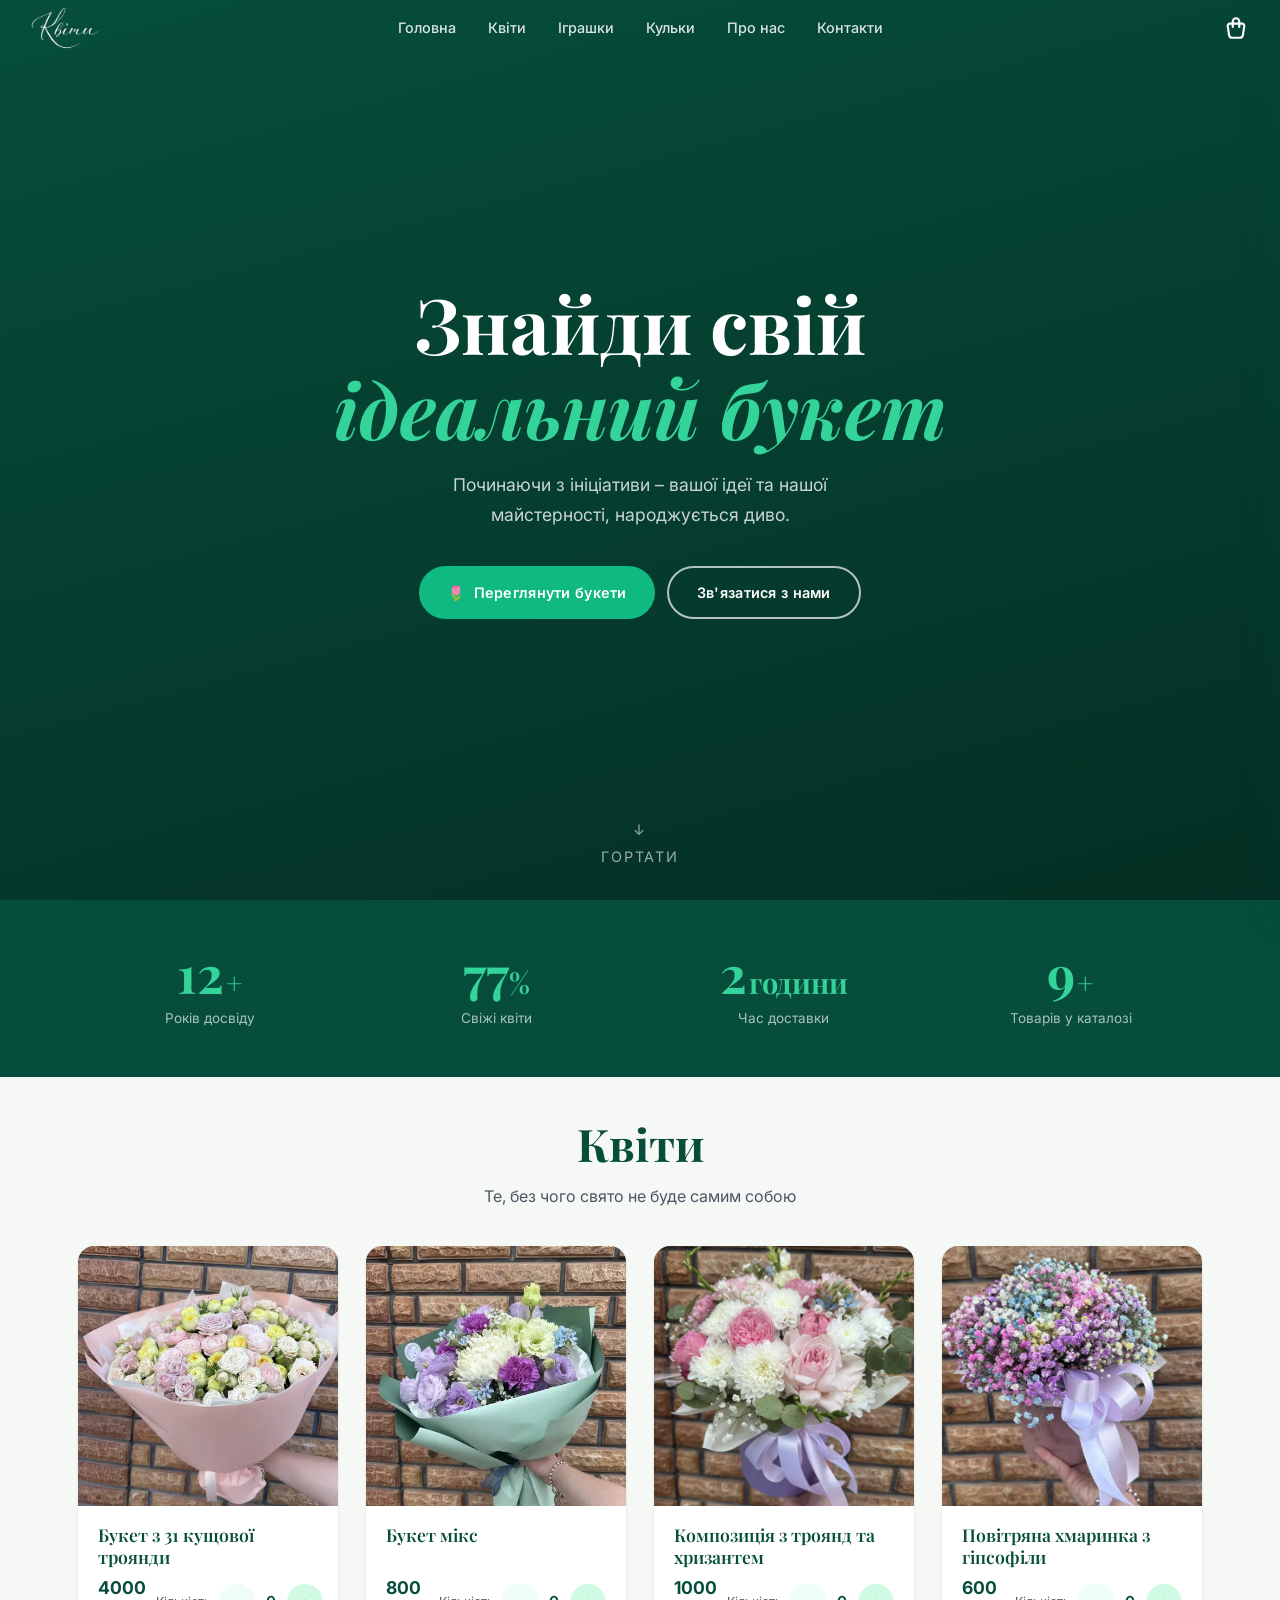
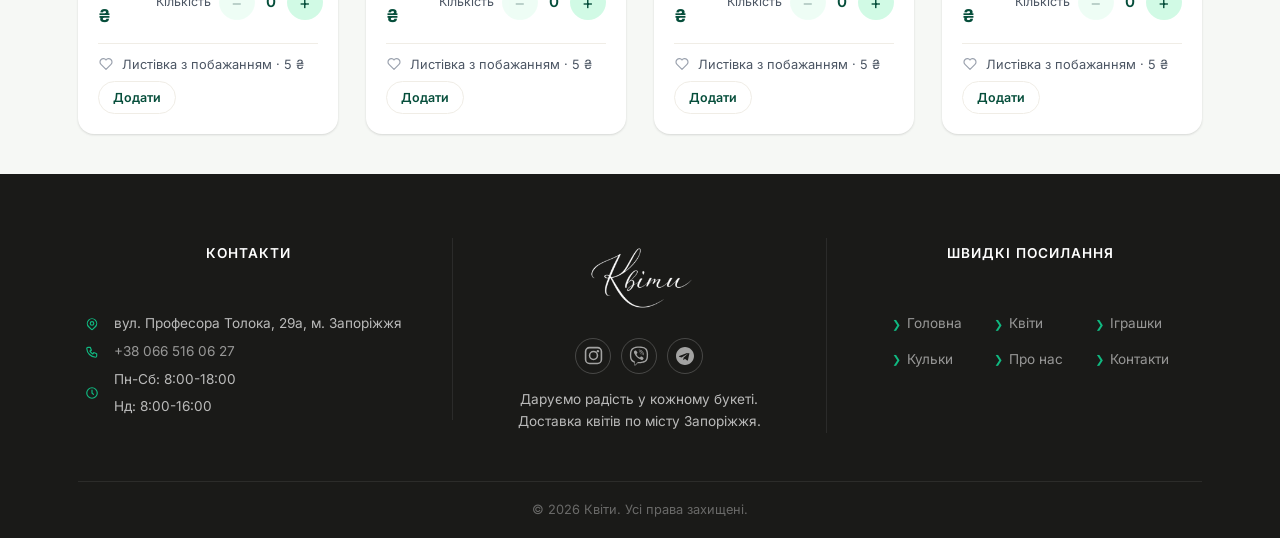
==== commit 480788d4: "Add files via upload" ====
--- a/index.html
+++ b/index.html
@@ -4,12 +4,12 @@
     <meta charset="UTF-8" />
     <meta name="viewport" content="width=device-width, initial-scale=1.0" />
     <meta name="description" content="Квіти Запоріжжя" />
-    <title>Квітковий магазин</title>
+    <head>
+    <title>Квіти | Запоріжжя | Доставка 1-2 години</title>
     <link rel="preconnect" href="https://fonts.googleapis.com" />
     <link rel="preconnect" href="https://fonts.gstatic.com" crossorigin />
     <link rel="preload" href="https://fonts.googleapis.com/css2?family=Playfair+Display:ital,wght@0,400;0,600;0,700;1,400&family=Inter:wght@300;400;500;600&display=swap" as="style" />
     <link href="https://fonts.googleapis.com/css2?family=Playfair+Display:ital,wght@0,400;0,600;0,700;1,400&family=Inter:wght@300;400;500;600&display=swap" rel="stylesheet" media="print" onload="this.media='all'" />
-
     <link rel="preload" href="styles.css" as="style" />
     <link rel="stylesheet" href="styles.css" />
 </head>
@@ -213,6 +213,55 @@
 
 <!-- Продукт 3 -->
 
+<article class="product-card product-card-featured reveal reveal-d1">
+    <div class="product-img-wrap">
+        <img src="kvity_product_3.webp" alt="Композиція з троянд та хризантем" width="470" height="627" />
+    </div>
+    <div class="product-body">
+        <h3 class="product-name">Композиція з троянд та хризантем</h3>
+        <div class="product-footer">
+            <span class="product-price">1000 ₴</span>
+            <div class="product-qty" data-name="Композиція з троянд та хризантем" data-price="1000">
+                <button class="qty-btn qty-minus" type="button" aria-label="Прибрати" disabled>−</button>
+                <span class="qty-count" title="У кошику">0</span>
+                <button class="qty-btn qty-plus" type="button" aria-label="Додати">+</button>
+            </div>
+        </div>
+        <div class="card-offer-inline">
+            <span class="card-offer-inline-icon"><svg width="16" height="16" viewBox="0 0 24 24" fill="none" stroke="currentColor" stroke-width="1.8" stroke-linecap="round" stroke-linejoin="round"><path d="M19.5 12.572l-7.5 7.428l-7.5 -7.428a5 5 0 1 1 7.5 -6.566a5 5 0 1 1 7.5 6.572"/></svg></span>
+            <span class="card-offer-inline-text">Листівка з побажанням · 5 ₴</span>
+            <div class="card-offer-inline-actions">
+                <button type="button" class="card-offer-inline-btn">Додати</button>
+                <button type="button" class="card-offer-inline-remove is-hidden" aria-label="Видалити листівку">✕</button>
+            </div>
+        </div>
+    </div>
+</article>
+
+<article class="product-card product-card-featured reveal reveal-d1">
+    <div class="product-img-wrap">
+        <img src="kvity_product_4.webp" alt="Повітряна хмаринка з гіпсофіли" width="470" height="627" />
+    </div>
+    <div class="product-body">
+        <h3 class="product-name">Повітряна хмаринка з гіпсофіли</h3>
+        <div class="product-footer">
+            <span class="product-price">600 ₴</span>
+            <div class="product-qty" data-name="Повітряна хмаринка з гіпсофіли" data-price="600">
+                <button class="qty-btn qty-minus" type="button" aria-label="Прибрати" disabled>−</button>
+                <span class="qty-count" title="У кошику">0</span>
+                <button class="qty-btn qty-plus" type="button" aria-label="Додати">+</button>
+            </div>
+        </div>
+        <div class="card-offer-inline">
+            <span class="card-offer-inline-icon"><svg width="16" height="16" viewBox="0 0 24 24" fill="none" stroke="currentColor" stroke-width="1.8" stroke-linecap="round" stroke-linejoin="round"><path d="M19.5 12.572l-7.5 7.428l-7.5 -7.428a5 5 0 1 1 7.5 -6.566a5 5 0 1 1 7.5 6.572"/></svg></span>
+            <span class="card-offer-inline-text">Листівка з побажанням · 5 ₴</span>
+            <div class="card-offer-inline-actions">
+                <button type="button" class="card-offer-inline-btn">Додати</button>
+                <button type="button" class="card-offer-inline-remove is-hidden" aria-label="Видалити листівку">✕</button>
+            </div>
+        </div>
+    </div>
+</article>
 
         </div>
     </div>
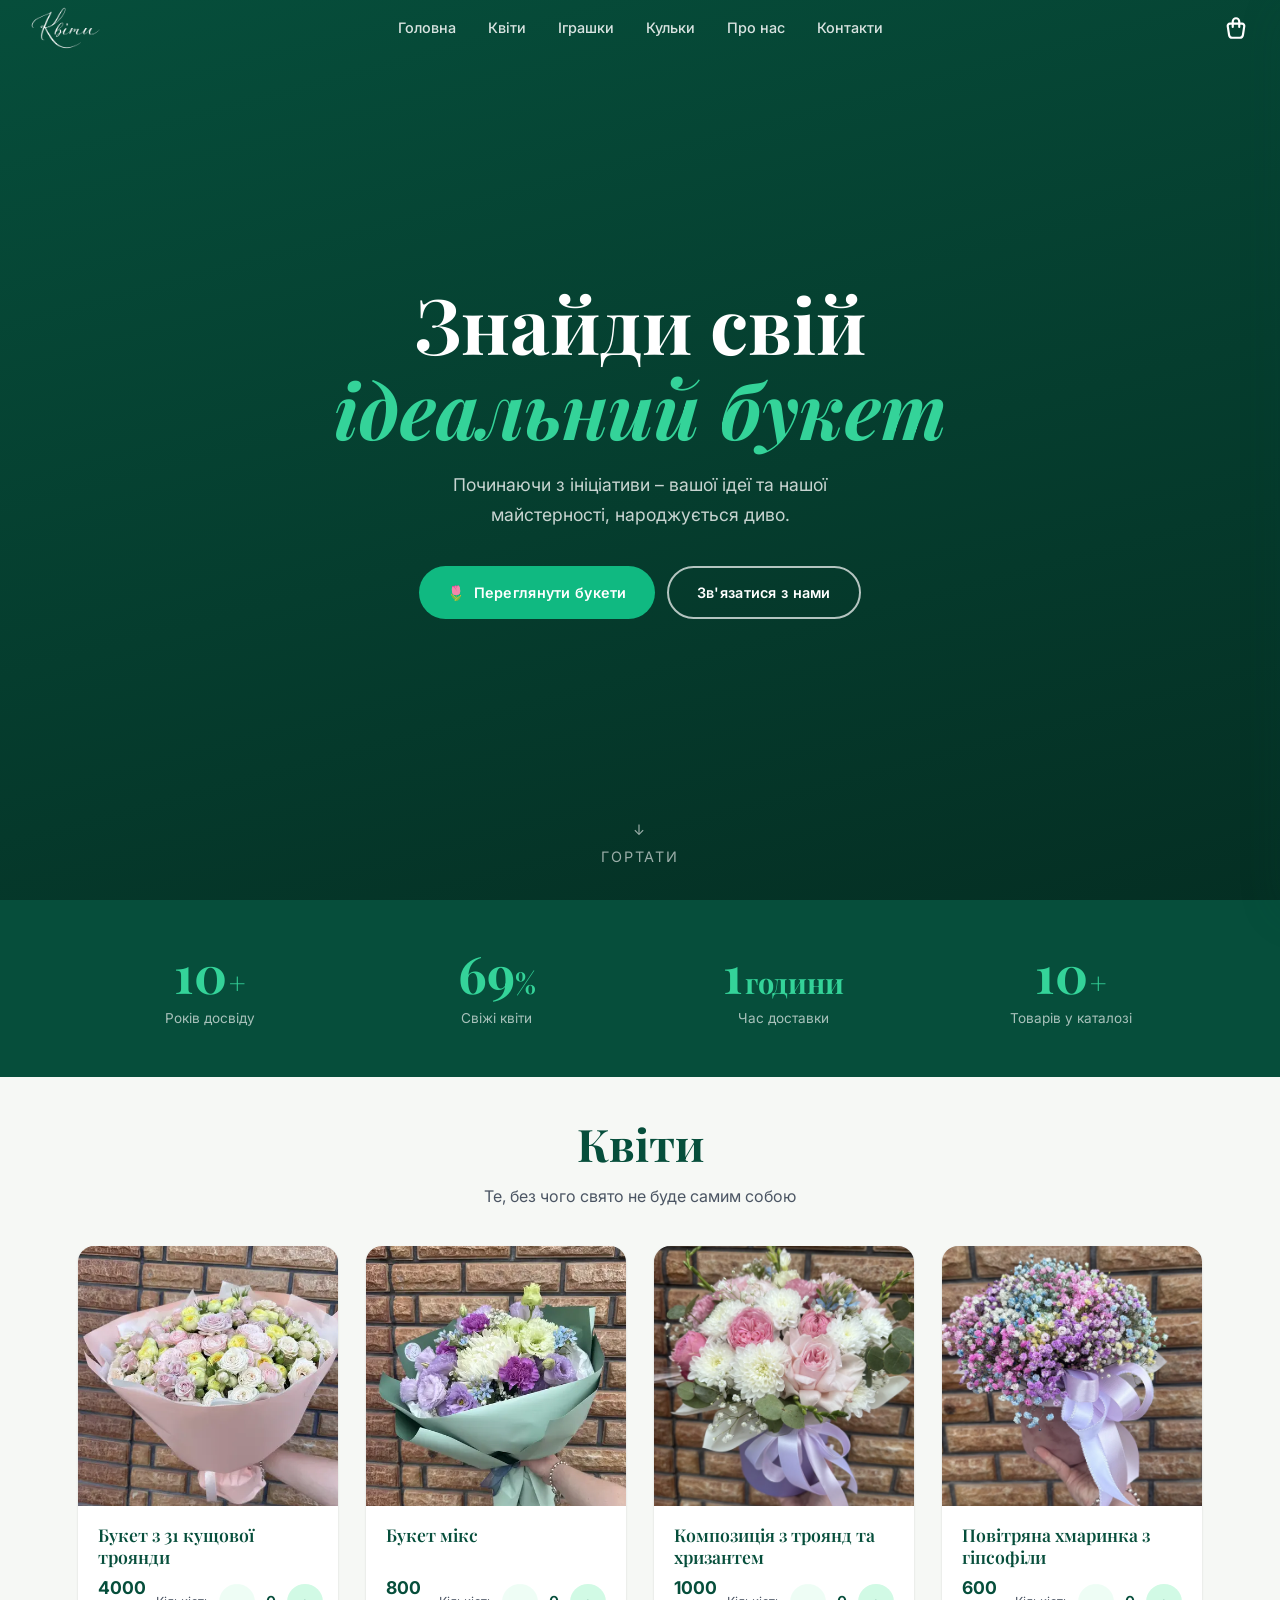
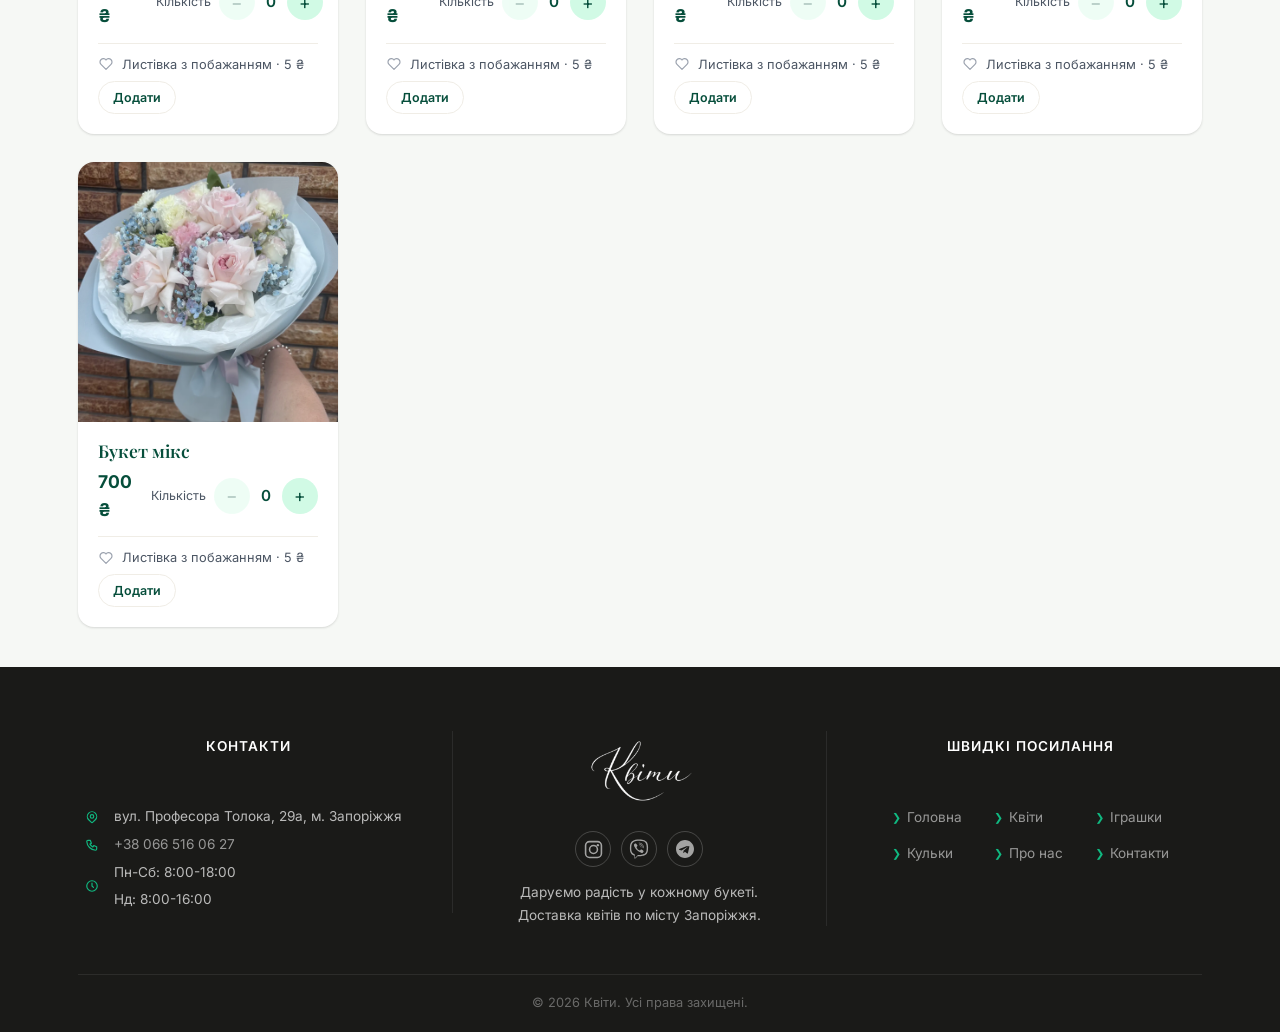
==== commit e257b52e: "Add files via upload" ====
--- a/index.html
+++ b/index.html
@@ -140,7 +140,7 @@
                 <div class="stat-label">Час доставки</div>
             </div>
             <div class="stat-item reveal reveal-d4">
-                <strong class="stat-number" data-target="12">0</strong><span class="stat-min">+</span>
+                <strong class="stat-number" data-target="15">0</strong><span class="stat-min">+</span>
                 <div class="stat-label">Товарів у каталозі</div>
             </div>
         </div>
@@ -238,6 +238,8 @@
     </div>
 </article>
 
+<!-- Продукт 4 -->
+
 <article class="product-card product-card-featured reveal reveal-d1">
     <div class="product-img-wrap">
         <img src="kvity_product_4.webp" alt="Повітряна хмаринка з гіпсофіли" width="470" height="627" />
@@ -247,6 +249,33 @@
         <div class="product-footer">
             <span class="product-price">600 ₴</span>
             <div class="product-qty" data-name="Повітряна хмаринка з гіпсофіли" data-price="600">
+                <button class="qty-btn qty-minus" type="button" aria-label="Прибрати" disabled>−</button>
+                <span class="qty-count" title="У кошику">0</span>
+                <button class="qty-btn qty-plus" type="button" aria-label="Додати">+</button>
+            </div>
+        </div>
+        <div class="card-offer-inline">
+            <span class="card-offer-inline-icon"><svg width="16" height="16" viewBox="0 0 24 24" fill="none" stroke="currentColor" stroke-width="1.8" stroke-linecap="round" stroke-linejoin="round"><path d="M19.5 12.572l-7.5 7.428l-7.5 -7.428a5 5 0 1 1 7.5 -6.566a5 5 0 1 1 7.5 6.572"/></svg></span>
+            <span class="card-offer-inline-text">Листівка з побажанням · 5 ₴</span>
+            <div class="card-offer-inline-actions">
+                <button type="button" class="card-offer-inline-btn">Додати</button>
+                <button type="button" class="card-offer-inline-remove is-hidden" aria-label="Видалити листівку">✕</button>
+            </div>
+        </div>
+    </div>
+</article>
+
+<!-- Продукт 5 -->
+
+<article class="product-card product-card-featured reveal reveal-d1">
+    <div class="product-img-wrap">
+        <img src="kvity_product_5.webp" alt="Букет мікс" width="470" height="627" />
+    </div>
+    <div class="product-body">
+        <h3 class="product-name">Букет мікс</h3>
+        <div class="product-footer">
+            <span class="product-price">700 ₴</span>
+            <div class="product-qty" data-name="Букет мікс" data-price="700">
                 <button class="qty-btn qty-minus" type="button" aria-label="Прибрати" disabled>−</button>
                 <span class="qty-count" title="У кошику">0</span>
                 <button class="qty-btn qty-plus" type="button" aria-label="Додати">+</button>
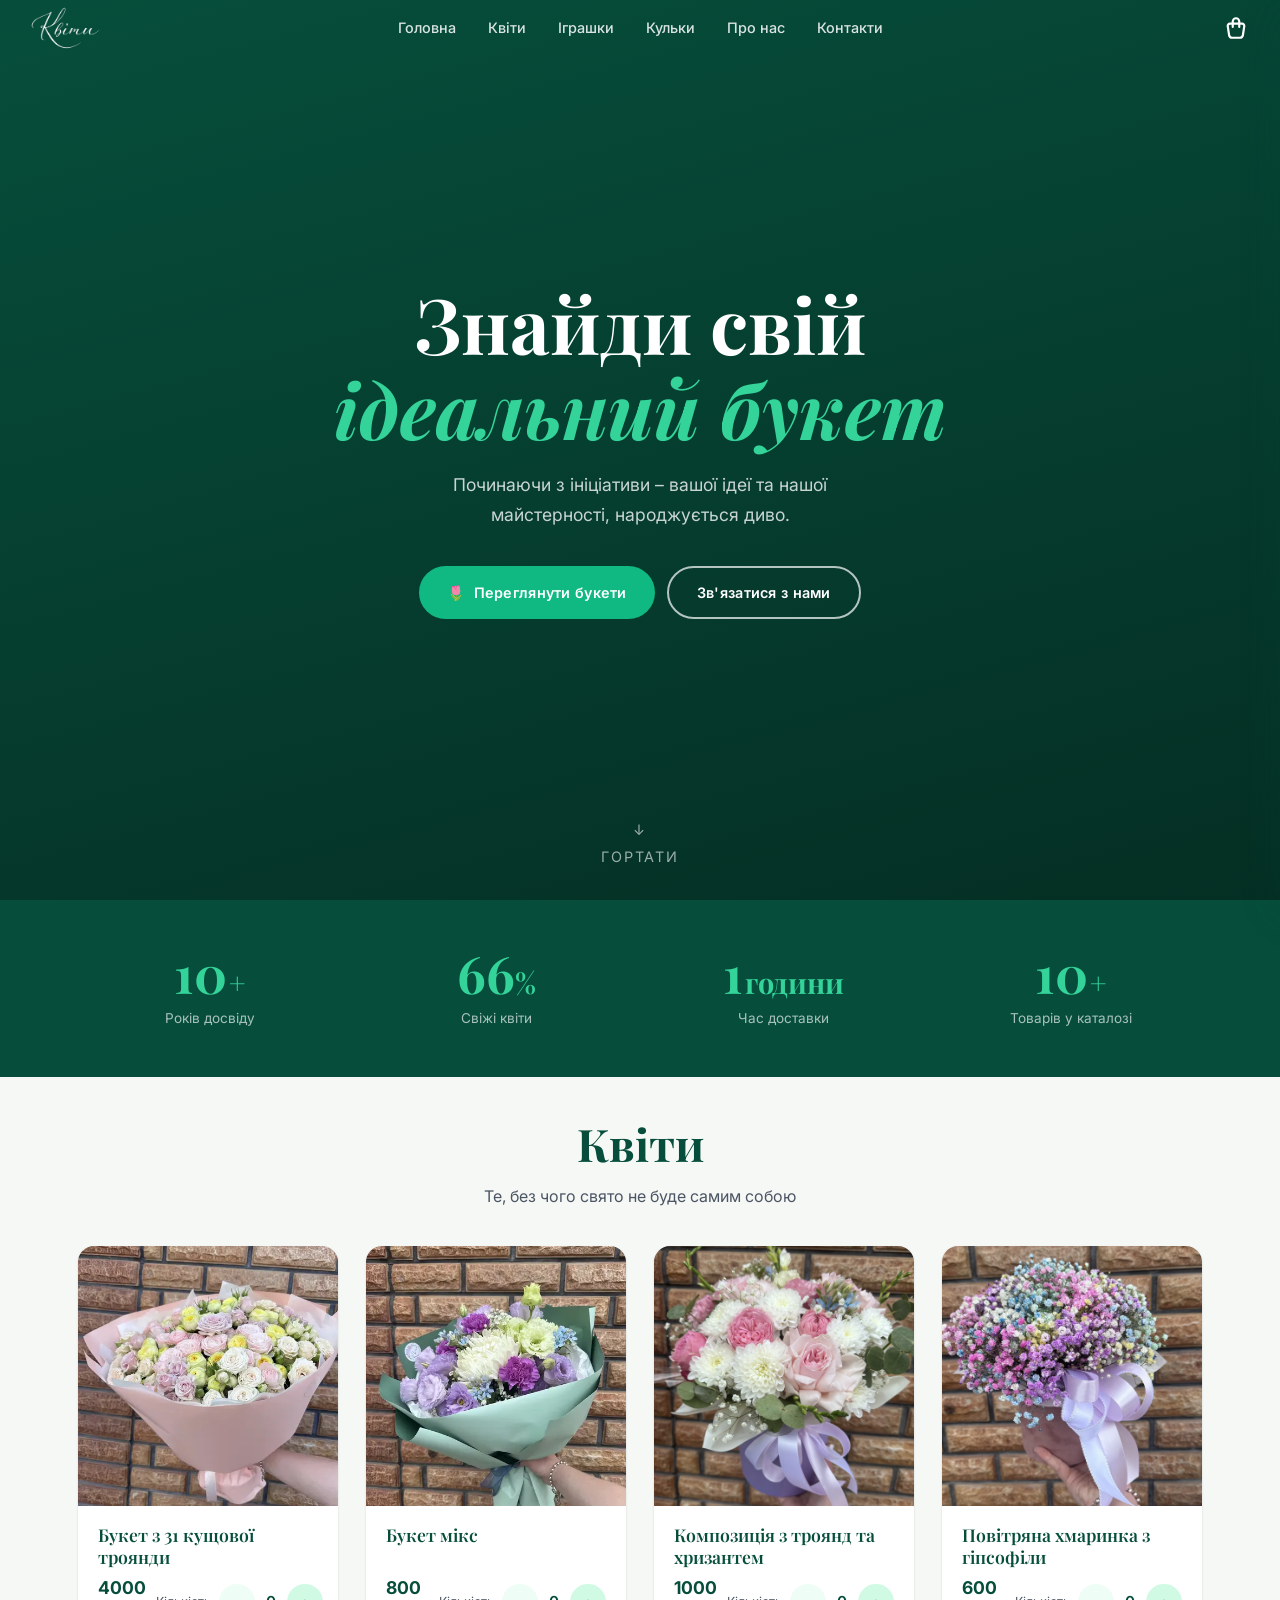
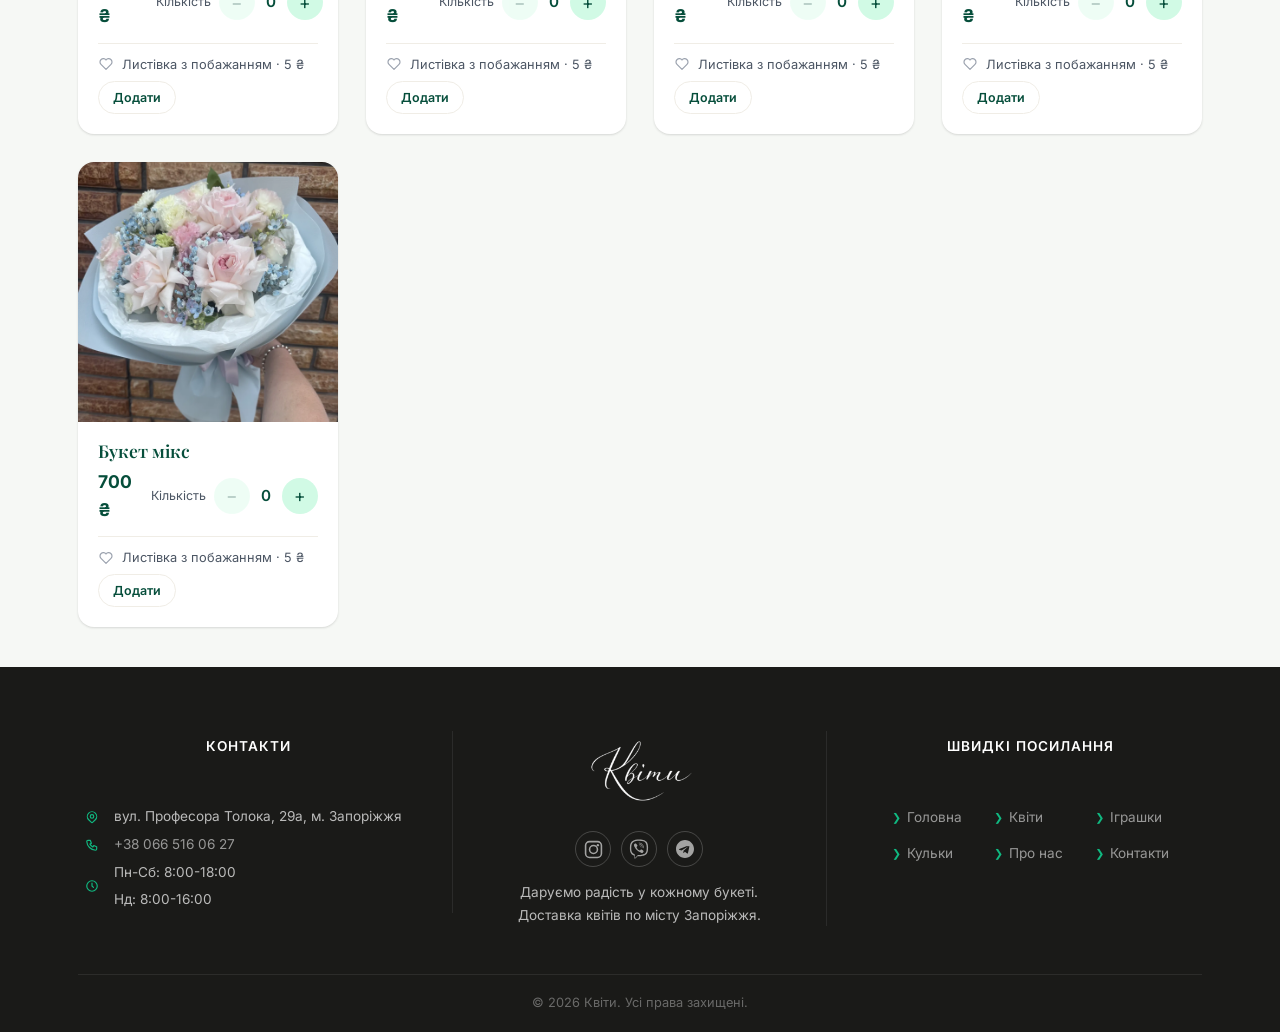
==== commit 3283cf6d: "Add files via upload" ====
--- a/index.html
+++ b/index.html
@@ -292,6 +292,8 @@
     </div>
 </article>
 
+<!-- Продукт 6 -->
+
         </div>
     </div>
 </section>
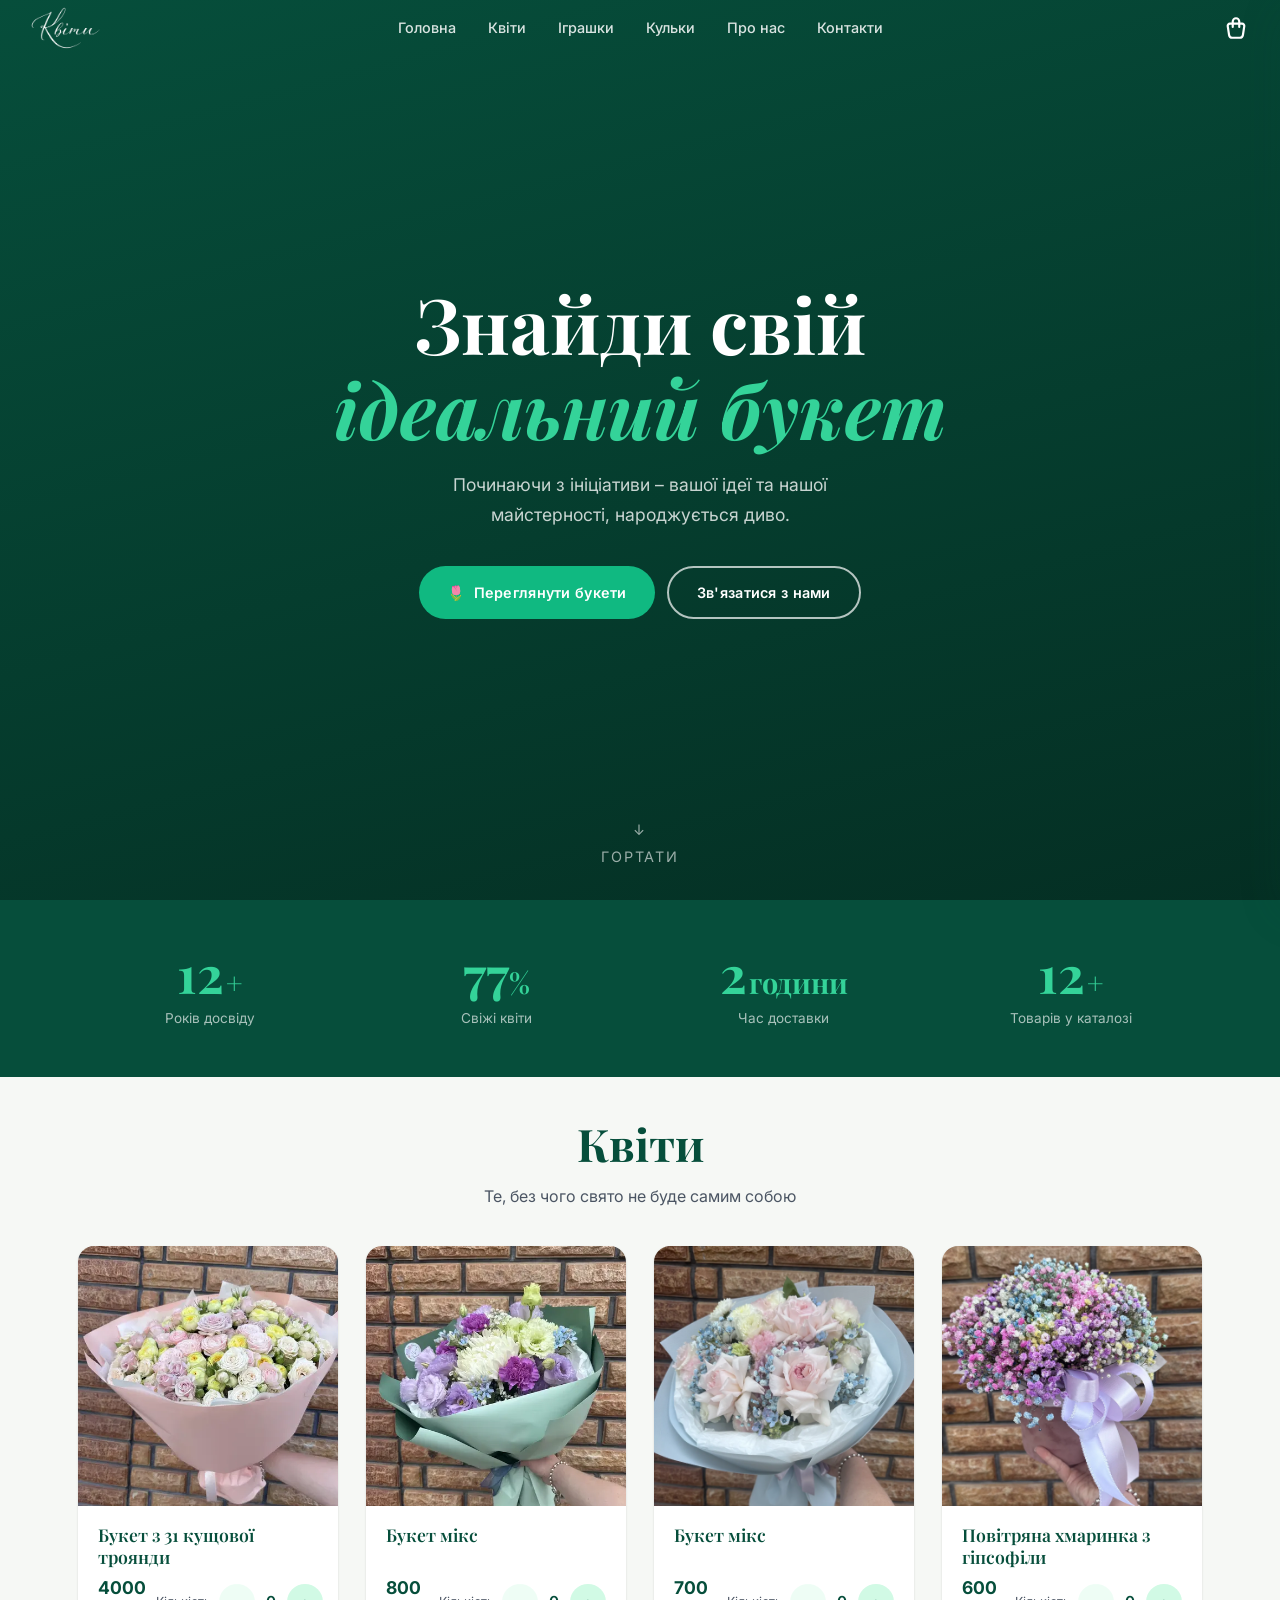
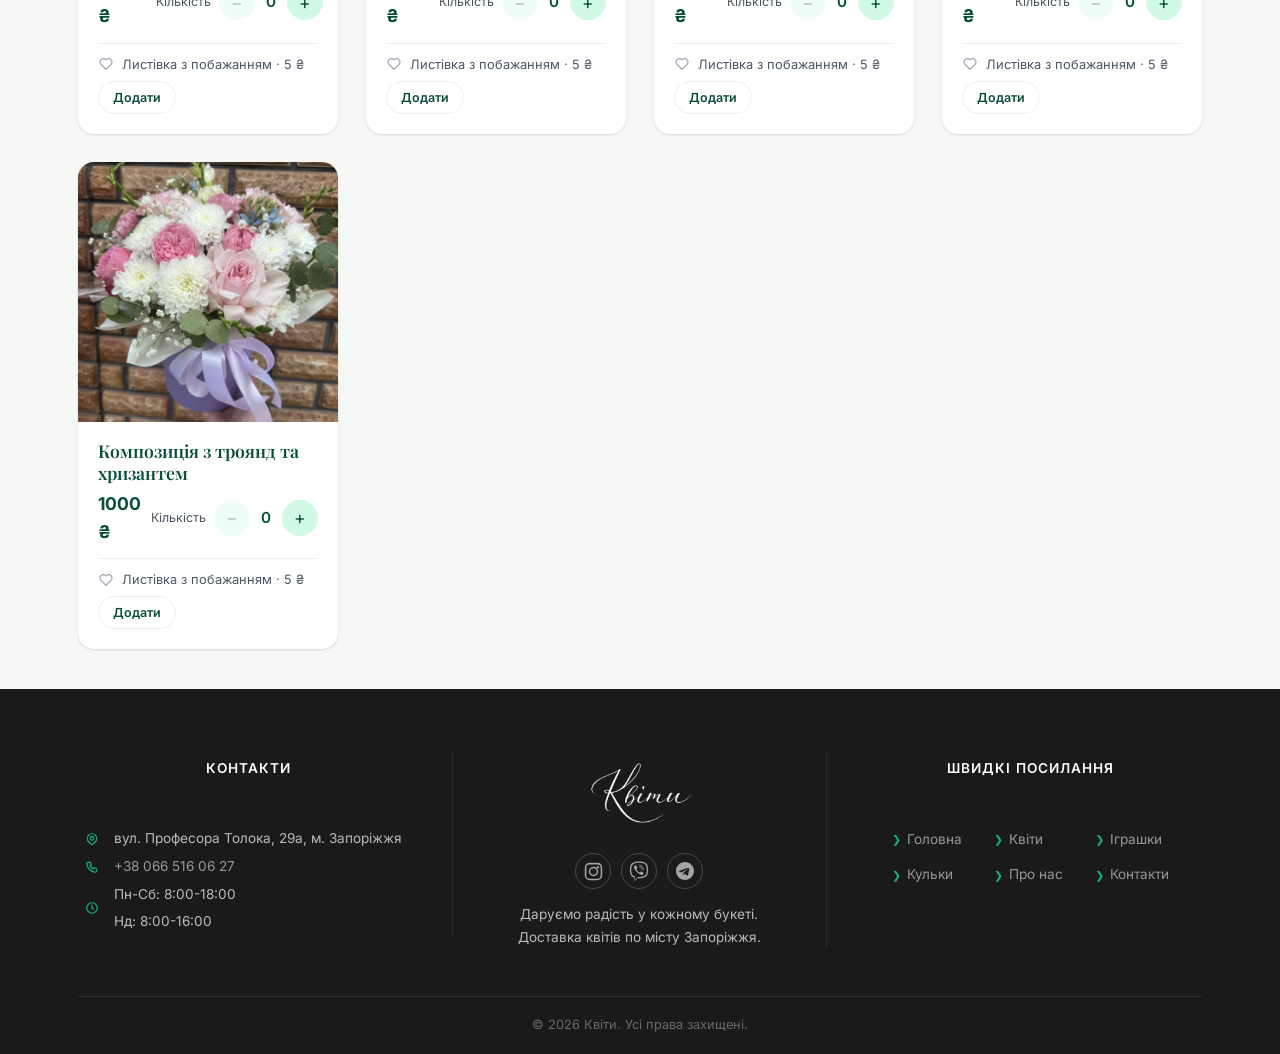
==== commit d5aa5f31: "Add files via upload" ====
--- a/index.html
+++ b/index.html
@@ -215,7 +215,61 @@
 
 <article class="product-card product-card-featured reveal reveal-d1">
     <div class="product-img-wrap">
-        <img src="kvity_product_3.webp" alt="Композиція з троянд та хризантем" width="470" height="627" />
+        <img src="kvity_product_3.webp" alt="Букет мікс" width="470" height="627" class="product-img-shift" />
+    </div>
+    <div class="product-body">
+        <h3 class="product-name">Букет мікс</h3>
+        <div class="product-footer">
+            <span class="product-price">700 ₴</span>
+            <div class="product-qty" data-name="Букет мікс" data-price="700">
+                <button class="qty-btn qty-minus" type="button" aria-label="Прибрати" disabled>−</button>
+                <span class="qty-count" title="У кошику">0</span>
+                <button class="qty-btn qty-plus" type="button" aria-label="Додати">+</button>
+            </div>
+        </div>
+        <div class="card-offer-inline">
+            <span class="card-offer-inline-icon"><svg width="16" height="16" viewBox="0 0 24 24" fill="none" stroke="currentColor" stroke-width="1.8" stroke-linecap="round" stroke-linejoin="round"><path d="M19.5 12.572l-7.5 7.428l-7.5 -7.428a5 5 0 1 1 7.5 -6.566a5 5 0 1 1 7.5 6.572"/></svg></span>
+            <span class="card-offer-inline-text">Листівка з побажанням · 5 ₴</span>
+            <div class="card-offer-inline-actions">
+                <button type="button" class="card-offer-inline-btn">Додати</button>
+                <button type="button" class="card-offer-inline-remove is-hidden" aria-label="Видалити листівку">✕</button>
+            </div>
+        </div>
+    </div>
+</article>
+
+<!-- Продукт 4 -->
+
+<article class="product-card product-card-featured reveal reveal-d1">
+    <div class="product-img-wrap">
+        <img src="kvity_product_4.webp" alt="Повітряна хмаринка з гіпсофіли" width="470" height="627" class="product-img-shift-right" />
+    </div>
+    <div class="product-body">
+        <h3 class="product-name">Повітряна хмаринка з гіпсофіли</h3>
+        <div class="product-footer">
+            <span class="product-price">600 ₴</span>
+            <div class="product-qty" data-name="Повітряна хмаринка з гіпсофіли" data-price="600">
+                <button class="qty-btn qty-minus" type="button" aria-label="Прибрати" disabled>−</button>
+                <span class="qty-count" title="У кошику">0</span>
+                <button class="qty-btn qty-plus" type="button" aria-label="Додати">+</button>
+            </div>
+        </div>
+        <div class="card-offer-inline">
+            <span class="card-offer-inline-icon"><svg width="16" height="16" viewBox="0 0 24 24" fill="none" stroke="currentColor" stroke-width="1.8" stroke-linecap="round" stroke-linejoin="round"><path d="M19.5 12.572l-7.5 7.428l-7.5 -7.428a5 5 0 1 1 7.5 -6.566a5 5 0 1 1 7.5 6.572"/></svg></span>
+            <span class="card-offer-inline-text">Листівка з побажанням · 5 ₴</span>
+            <div class="card-offer-inline-actions">
+                <button type="button" class="card-offer-inline-btn">Додати</button>
+                <button type="button" class="card-offer-inline-remove is-hidden" aria-label="Видалити листівку">✕</button>
+            </div>
+        </div>
+    </div>
+</article>
+
+<!-- Продукт 5 -->
+
+<article class="product-card product-card-featured reveal reveal-d1">
+    <div class="product-img-wrap">
+        <img src="kvity_product_5.webp" alt="Композиція з троянд та хризантем" width="470" height="627" />
     </div>
     <div class="product-body">
         <h3 class="product-name">Композиція з троянд та хризантем</h3>
@@ -238,61 +292,9 @@
     </div>
 </article>
 
-<!-- Продукт 4 -->
-
-<article class="product-card product-card-featured reveal reveal-d1">
-    <div class="product-img-wrap">
-        <img src="kvity_product_4.webp" alt="Повітряна хмаринка з гіпсофіли" width="470" height="627" />
-    </div>
-    <div class="product-body">
-        <h3 class="product-name">Повітряна хмаринка з гіпсофіли</h3>
-        <div class="product-footer">
-            <span class="product-price">600 ₴</span>
-            <div class="product-qty" data-name="Повітряна хмаринка з гіпсофіли" data-price="600">
-                <button class="qty-btn qty-minus" type="button" aria-label="Прибрати" disabled>−</button>
-                <span class="qty-count" title="У кошику">0</span>
-                <button class="qty-btn qty-plus" type="button" aria-label="Додати">+</button>
-            </div>
-        </div>
-        <div class="card-offer-inline">
-            <span class="card-offer-inline-icon"><svg width="16" height="16" viewBox="0 0 24 24" fill="none" stroke="currentColor" stroke-width="1.8" stroke-linecap="round" stroke-linejoin="round"><path d="M19.5 12.572l-7.5 7.428l-7.5 -7.428a5 5 0 1 1 7.5 -6.566a5 5 0 1 1 7.5 6.572"/></svg></span>
-            <span class="card-offer-inline-text">Листівка з побажанням · 5 ₴</span>
-            <div class="card-offer-inline-actions">
-                <button type="button" class="card-offer-inline-btn">Додати</button>
-                <button type="button" class="card-offer-inline-remove is-hidden" aria-label="Видалити листівку">✕</button>
-            </div>
-        </div>
-    </div>
-</article>
-
-<!-- Продукт 5 -->
-
-<article class="product-card product-card-featured reveal reveal-d1">
-    <div class="product-img-wrap">
-        <img src="kvity_product_5.webp" alt="Букет мікс" width="470" height="627" />
-    </div>
-    <div class="product-body">
-        <h3 class="product-name">Букет мікс</h3>
-        <div class="product-footer">
-            <span class="product-price">700 ₴</span>
-            <div class="product-qty" data-name="Букет мікс" data-price="700">
-                <button class="qty-btn qty-minus" type="button" aria-label="Прибрати" disabled>−</button>
-                <span class="qty-count" title="У кошику">0</span>
-                <button class="qty-btn qty-plus" type="button" aria-label="Додати">+</button>
-            </div>
-        </div>
-        <div class="card-offer-inline">
-            <span class="card-offer-inline-icon"><svg width="16" height="16" viewBox="0 0 24 24" fill="none" stroke="currentColor" stroke-width="1.8" stroke-linecap="round" stroke-linejoin="round"><path d="M19.5 12.572l-7.5 7.428l-7.5 -7.428a5 5 0 1 1 7.5 -6.566a5 5 0 1 1 7.5 6.572"/></svg></span>
-            <span class="card-offer-inline-text">Листівка з побажанням · 5 ₴</span>
-            <div class="card-offer-inline-actions">
-                <button type="button" class="card-offer-inline-btn">Додати</button>
-                <button type="button" class="card-offer-inline-remove is-hidden" aria-label="Видалити листівку">✕</button>
-            </div>
-        </div>
-    </div>
-</article>
-
 <!-- Продукт 6 -->
+
+
 
         </div>
     </div>
--- a/styles.css
+++ b/styles.css
@@ -324,17 +324,6 @@
 .cart-icon {
     color: var(--white);
     transition: color .35s;
-}
-
-.nav-logo-icon {
-    width: 34px;
-    height: 34px;
-    border-radius: 50%;
-    background: var(--emerald);
-    display: grid;
-    place-items: center;
-    font-size: 1rem;
-    flex-shrink: 0;
 }
 
 /* Гамбургер */
@@ -427,42 +416,6 @@
         linear-gradient(160deg, rgba(6,78,59,.6) 0%, rgba(6,95,70,.6) 100%);
 }
 
-.mobile-menu-header {
-    display: flex;
-    align-items: center;
-    justify-content: center;
-    position: absolute;
-    top: 0;
-    left: 0;
-    width: 100%;
-    height: var(--nav-h);
-    background: transparent;
-    z-index: 1001;
-    padding: 0 16px;
-}
-
-.mobile-menu-logo {
-    height: 38px;
-    width: auto;
-    margin: 0 auto;
-    display: block;
-}
-
-.mobile-menu-close {
-    position: absolute;
-    right: 16px;
-    top: 50%;
-    transform: translateY(-50%);
-    background: none;
-    border: none;
-    color: var(--white);
-    font-size: 2rem;
-    cursor: pointer;
-    z-index: 1002;
-    padding: 0 4px;
-    line-height: 1;
-}
-
 .mobile-menu.open {
     opacity: 1;
     transform: translateX(0);
@@ -610,13 +563,6 @@
     text-overflow: ellipsis;
 }
 
-.mobile-menu-footer .mobile-menu-social {
-    display: flex;
-    align-items: center;
-    gap: 8px;
-    flex-shrink: 0;
-}
-
 /* Ноут-версія (від 768px) */
 
 @media (min-width: 768px) {
@@ -629,12 +575,6 @@
     .nav-logo {
         font-size: 1.45rem;
         margin-right: auto;
-    }
-
-    .nav-logo-icon {
-        width: 36px;
-        height: 36px;
-        font-size: 1.1rem;
     }
 
     .hamburger {
@@ -684,20 +624,6 @@
     padding: 0 20px;
 }
 
-.hero-eyebrow {
-    display: inline-block;
-    font-size: .72rem;
-    font-weight: 600;
-    letter-spacing: .13em;
-    text-transform: uppercase;
-    color: var(--leaf);
-    margin-bottom: 16px;
-    background: rgba(52,211,153,.15);
-    padding: 6px 14px;
-    border-radius: var(--radius-pill);
-    border: 1px solid rgba(52,211,153,.3);
-}
-
 .hero h1 {
     font-family: var(--font-display);
     font-size: clamp(2.2rem, 8vw, 5rem);
@@ -775,13 +701,6 @@
         padding: 0 24px;
     }
 
-    .hero-eyebrow {
-        font-size: .78rem;
-        letter-spacing: .15em;
-        margin-bottom: 20px;
-        padding: 6px 16px;
-    }
-
     .hero h1 {
         font-size: clamp(2.6rem, 6vw, 5rem);
         line-height: 1.1;
@@ -809,16 +728,6 @@
 .section-header {
     text-align: center;
     margin-bottom: 36px;
-}
-
-.section-eyebrow {
-    display: inline-block;
-    font-size: .72rem;
-    font-weight: 600;
-    letter-spacing: .12em;
-    text-transform: uppercase;
-    color: var(--emerald);
-    margin-bottom: 10px;
 }
 
 .section-title {
@@ -854,12 +763,6 @@
         margin-bottom: 56px;
     }
 
-    .section-eyebrow {
-        font-size: .78rem;
-        letter-spacing: .14em;
-        margin-bottom: 12px;
-    }
-
     .section-title {
         line-height: 1.2;
     }
@@ -944,10 +847,6 @@
     }
 }
 
-#tovary {
-    margin-top: -120px;
-}
-
 .products-grid {
     display: grid;
     grid-template-columns: 1fr;
@@ -978,8 +877,9 @@
     transition: transform .5s;
 }
 
-/* Великі описові картки (сторінка "Кульки"): фото зліва, текст справа.
-   Прив'язано до .product-card-balloon, тому діє лише там, де є такі картки. */
+.product-img-shift {
+    object-position: center 10%;
+}
 
 .product-card-balloon {
     flex-direction: row;
@@ -1001,8 +901,6 @@
     padding: 14px 16px 16px;
 }
 
-/* Відступи тексту саме в картках кульок (не чіпає інші сторінки) */
-
 .product-card-balloon .product-name {
     margin-bottom: 18px;
 }
@@ -1010,9 +908,6 @@
 .product-card-balloon .product-desc:not(:last-of-type) {
     margin-bottom: 22px;
 }
-
-/* Сітка з featured-картками (сторінка "Кульки"): завжди по 2 в ряд,
-   не залежно від правил .products-grid для звичайних сторінок каталогу */
 
 .products-grid:has(.product-card-balloon) {
     grid-template-columns: repeat(2, 1fr);
@@ -1031,20 +926,6 @@
         flex: none;
         aspect-ratio: 4/3;
     }
-}
-
-.product-badge {
-    position: absolute;
-    top: 12px;
-    left: 12px;
-    background: var(--emerald);
-    color: var(--white);
-    font-size: .7rem;
-    font-weight: 700;
-    letter-spacing: .05em;
-    text-transform: uppercase;
-    padding: 4px 10px;
-    border-radius: var(--radius-pill);
 }
 
 .product-body {
@@ -1075,74 +956,23 @@
     margin-bottom: 14px;
 }
 
-/* Прапор країни походження (коло) */
-
-.product-origin {
-    display: inline-flex;
-    align-items: center;
-    gap: 6px;
-    font-size: .78rem;
-    color: var(--text-mid);
-    margin-bottom: 8px;
-}
-
-.product-flag {
-    width: 20px;
-    height: 20px;
-    border-radius: 50%;
-    overflow: hidden;
-    flex-shrink: 0;
-    display: grid;
-    place-items: center;
-    font-size: .8rem;
-    line-height: 1;
-    background: var(--sand);
-}
-
-/* Характеристики: колір, вид, розмір */
-
-.product-specs {
-    display: flex;
-    flex-wrap: wrap;
-    row-gap: 6px;
-    column-gap: 14px;
-    font-size: .78rem;
-    color: var(--text-mid);
-    margin-bottom: 12px;
-}
-
-.product-specs span {
-    display: inline-flex;
-    align-items: center;
-    gap: 5px;
-}
-
-.product-color-dot {
-    width: 10px;
-    height: 10px;
-    border-radius: 50%;
-    display: inline-block;
-    flex-shrink: 0;
-    border: 1px solid rgba(0,0,0,.12);
+/* Посилання "зателефонувати нам" всередині опису */
+
+.balloon-types-call {
+    color: var(--emerald);
+    font-weight: 600;
+    text-decoration: underline;
+    text-underline-offset: 2px;
+    transition: color .2s;
+}
+
+@media (hover: hover) {
+    .balloon-types-call:hover {
+        color: var(--forest-mid);
+    }
 }
 
 /* Догляд */
-
-.product-care {
-    display: flex;
-    align-items: flex-start;
-    gap: 6px;
-    font-size: .76rem;
-    line-height: 1.45;
-    color: var(--text-light);
-    padding-top: 10px;
-    margin-bottom: 12px;
-    border-top: 1px dashed var(--sand);
-}
-
-.product-care span:first-child {
-    flex-shrink: 0;
-}
 
 .product-footer {
     display: flex;
@@ -1163,34 +993,7 @@
     font-size: .8rem;
     font-weight: 400;
     color: var(--text-light);
-}
-
-.product-btn {
-    width: 44px;
-    height: 44px;
-    border-radius: 50%;
-    background: var(--forest-light);
-    color: var(--forest);
-    display: grid;
-    place-items: center;
-    font-size: 1.1rem;
-    transition: background .2s, color .2s, transform .2s;
-    position: relative;
-}
-
-.product-btn:active {
-    transform: scale(0.92);
-}
-
-/* Індикатор "вже додано у кошик" (легасі кнопка на інших сторінках) */
-
-.product-btn.in-cart {
-    background: var(--emerald);
-    color: var(--white);
-}
-
-.product-btn.in-cart::after,
-.qty-btn.qty-plus.in-cart::after {
+}.qty-btn.qty-plus.in-cart::after {
     content: '✓';
     position: absolute;
     top: -4px;
@@ -1261,12 +1064,6 @@
     color: var(--text-mid);
 }
 
-/* Раніше картка-букет була широкою (фото зліва, інфо справа).
-   Тепер вона поводиться як звичайна картка: фото зверху, інфо знизу,
-   і бере участь у загальній сітці (4 в ряд на ноуті, 1 в ряд на мобільному). */
-
-/* Пропозиція додати листівку з побажанням прямо в картці товару */
-
 .card-offer-inline {
     display: flex;
     align-items: center;
@@ -1370,27 +1167,6 @@
     font-weight: 600;
     font-size: .85rem;
     color: var(--forest);
-}
-
-/* Обгортка лічильника з підписом "троянд кущових" (тільки перша картка) */
-
-.qty-count-wrap {
-    display: flex;
-    flex-direction: column;
-    align-items: center;
-    line-height: 1.15;
-}
-
-.qty-label {
-    font-size: .62rem;
-    font-weight: 500;
-    color: var(--forest);
-    opacity: .65;
-    white-space: nowrap;
-}
-
-.product-qty-bouquet {
-    justify-content: space-between;
 }
 
 .qty-btn {
@@ -1459,12 +1235,6 @@
     .product-card:hover .product-img-wrap img {
         transform: scale(1.06);
     }
-
-    .product-btn:hover {
-        background: var(--emerald);
-        color: var(--white);
-        transform: scale(1.1);
-    }
 }
 
 /* Планшет (від 480px) */
@@ -1501,17 +1271,7 @@
         font-size: .95rem;
     }
 
-    .qty-label {
-        font-size: .68rem;
-    }
-
     .qty-btn {
-        width: 36px;
-        height: 36px;
-        font-size: 1.1rem;
-    }
-
-    .product-btn {
         width: 36px;
         height: 36px;
         font-size: 1.1rem;
@@ -1572,14 +1332,6 @@
 .about-text {
     order: 3;
     margin-top: -8px;
-}
-
-.about-text .section-eyebrow {
-    display: block;
-    text-align: left;
-    font-size: 1rem;
-    margin-bottom: 10px;
-    margin-left: 55px; 
 }
 
 .about-body {
@@ -1685,190 +1437,24 @@
         text-indent: 32px;
     }
 
-    .about-text .section-eyebrow {
-        text-align: center;
-        font-size: 1.1rem;
-        margin-bottom: 14px;
-        margin-right: 70px;
-    }
-
     .about-features {
         margin: 24px 0;
     }
 }
 
-/* Деталі */
-
-.info-section {
-    padding: var(--section-gap) 0;
-}
-
-.info-grid {
-    display: grid;
-    grid-template-columns: 1fr;
-    gap: 32px;
-}
-
-.info-card {
-    background: var(--white);
-    border-radius: var(--radius-lg);
-    padding: 28px 22px;
-    box-shadow: var(--shadow-sm);
-}
-
-.info-card-title {
-    font-family: var(--font-display);
-    font-size: 1.25rem;
-    font-weight: 700;
-    color: var(--forest);
-    margin-bottom: 18px;
-    display: flex;
-    align-items: center;
-    gap: 10px;
-}
-
-.info-card-title span {
-    font-size: 1.25rem;
-}
-
-.hours-list {
-    display: flex;
-    flex-direction: column;
-    gap: 8px;
-}
-
-.hours-row {
-    display: flex;
-    justify-content: space-between;
-    align-items: center;
-    padding: 9px 0;
-    border-bottom: 1px solid var(--sand);
-    font-size: .87rem;
-}
-
-.hours-row:last-child {
-    border-bottom: none;
-}
-
-.hours-day {
-    color: var(--text-mid);
-}
-
-.hours-time {
-    font-weight: 600;
-    color: var(--forest);
-}
-
-.hours-time.closed {
-    color: var(--text-light);
-    font-weight: 400;
-}
-
-.address-info {
-    display: flex;
-    flex-direction: column;
-    gap: 16px;
-}
-
-.address-row {
-    display: flex;
-    align-items: flex-start;
-    gap: 12px;
-}
-
-.address-icon {
-    width: 36px;
-    height: 36px;
-    border-radius: 50%;
-    background: var(--forest-light);
-    color: var(--forest);
-    display: grid;
-    place-items: center;
-    font-size: .95rem;
-    flex-shrink: 0;
-}
-
-.address-row-body strong {
-    display: block;
-    font-size: .82rem;
-    color: var(--text-mid);
-    margin-bottom: 2px;
-}
-
-.address-row-body span,
-.address-row-body a {
-    font-size: .92rem;
-    font-weight: 500;
-    color: var(--forest);
-}
-
 /* Hover — тільки для пристроїв з мишею */
 
 @media (hover: hover) {
-    .address-row-body a:hover {
-        color: var(--emerald);
-    }
 }
 
 /* Ноут-версія (від 768px) */
 
 @media (min-width: 768px) {
-    .info-grid {
-        gap: 48px;
-    }
-
-    .info-card {
-        padding: 40px 36px;
-    }
-
-    .info-card-title {
-        font-size: 1.4rem;
-        margin-bottom: 24px;
-    }
-
-    .info-card-title span {
-        font-size: 1.4rem;
-    }
-
-    .hours-list {
-        gap: 10px;
-    }
-
-    .hours-row {
-        padding: 10px 0;
-        font-size: .9rem;
-    }
-
-    .address-info {
-        gap: 18px;
-    }
-
-    .address-row {
-        gap: 14px;
-    }
-
-    .address-icon {
-        width: 38px;
-        height: 38px;
-        font-size: 1rem;
-    }
-
-    .address-row-body strong {
-        font-size: .85rem;
-    }
-
-    .address-row-body span,
-    .address-row-body a {
-        font-size: .95rem;
-    }
 }
 
 /* Дві колонки поруч (від 900px) */
 
 @media (min-width: 900px) {
-    .info-grid {
-        grid-template-columns: 1fr 1fr;
-    }
 }
 
 /* Низ сайту */
@@ -1913,16 +1499,6 @@
     font-weight: 700;
     color: var(--white);
     margin-bottom: 12px;
-}
-
-.footer-logo-icon {
-    width: 32px;
-    height: 32px;
-    border-radius: 50%;
-    background: var(--emerald);
-    display: grid;
-    place-items: center;
-    font-size: .95rem;
 }
 
 .footer-logo-img {
@@ -2155,12 +1731,6 @@
         justify-content: center;
         font-size: 1.3rem;
         margin-bottom: 14px;
-    }
-
-    .footer-logo-icon {
-        width: 34px;
-        height: 34px;
-        font-size: 1rem;
     }
 
     .footer-logo-img {
@@ -2301,10 +1871,6 @@
 
 .cart-count.show {
     transform: scale(1);
-}
-
-.cart-count.bump {
-    animation: cartBump .35s ease;
 }
 
 @keyframes cartBump {
@@ -2909,101 +2475,7 @@
     }
 }
 
-/* Види кульок — текстовий блок на сторінці кульок */
-
-.balloon-types {
-    padding: var(--section-gap) 0;
-}
-
-.balloon-types-grid {
-    display: grid;
-    grid-template-columns: 1fr;
-    gap: 18px;
-}
-
-.balloon-type-card {
-    background: var(--white);
-    border-radius: var(--radius-lg);
-    padding: 26px 22px;
-    box-shadow: var(--shadow-sm);
-    transition: transform .3s, box-shadow .3s;
-    text-align: center;
-}
-
-@media (hover: hover) {
-    .balloon-type-card:hover {
-        transform: translateY(-4px);
-        box-shadow: var(--shadow-md);
-    }
-}
-
-.balloon-type-icon {
-    width: 56px;
-    height: 56px;
-    border-radius: 50%;
-    background: var(--forest-light);
-    display: grid;
-    place-items: center;
-    font-size: 1.6rem;
-    margin: 0 auto 16px;
-    flex-shrink: 0;
-}
-
-.balloon-type-card h3 {
-    font-family: var(--font-display);
-    font-size: 1.1rem;
-    font-weight: 700;
-    color: var(--forest);
-    margin-bottom: 8px;
-}
-
-.balloon-type-card p {
-    font-size: .88rem;
-    color: var(--text-mid);
-    line-height: 1.6;
-}
-
-.balloon-types-call {
-    color: var(--emerald);
-    font-weight: 600;
-    text-decoration: none;
-}
-
-@media (hover: hover) {
-    .balloon-types-call:hover {
-        text-decoration: underline;
-    }
-}
-
 /* Ноут-версія (від 768px) */
 
 @media (min-width: 768px) {
-    .balloon-types-grid {
-        grid-template-columns: repeat(2, 1fr);
-        gap: 24px;
-    }
-
-    .balloon-type-card {
-        display: flex;
-        align-items: flex-start;
-        gap: 20px;
-        text-align: left;
-        padding: 34px 30px;
-    }
-
-    .balloon-type-icon {
-        width: 64px;
-        height: 64px;
-        font-size: 1.9rem;
-        margin: 0;
-    }
-
-    .balloon-type-card h3 {
-        font-size: 1.2rem;
-        margin-bottom: 10px;
-    }
-
-    .balloon-type-card p {
-        font-size: .92rem;
-    }
 }
--- a/styles.css
+++ b/styles.css
@@ -324,17 +324,6 @@
 .cart-icon {
     color: var(--white);
     transition: color .35s;
-}
-
-.nav-logo-icon {
-    width: 34px;
-    height: 34px;
-    border-radius: 50%;
-    background: var(--emerald);
-    display: grid;
-    place-items: center;
-    font-size: 1rem;
-    flex-shrink: 0;
 }
 
 /* Гамбургер */
@@ -427,42 +416,6 @@
         linear-gradient(160deg, rgba(6,78,59,.6) 0%, rgba(6,95,70,.6) 100%);
 }
 
-.mobile-menu-header {
-    display: flex;
-    align-items: center;
-    justify-content: center;
-    position: absolute;
-    top: 0;
-    left: 0;
-    width: 100%;
-    height: var(--nav-h);
-    background: transparent;
-    z-index: 1001;
-    padding: 0 16px;
-}
-
-.mobile-menu-logo {
-    height: 38px;
-    width: auto;
-    margin: 0 auto;
-    display: block;
-}
-
-.mobile-menu-close {
-    position: absolute;
-    right: 16px;
-    top: 50%;
-    transform: translateY(-50%);
-    background: none;
-    border: none;
-    color: var(--white);
-    font-size: 2rem;
-    cursor: pointer;
-    z-index: 1002;
-    padding: 0 4px;
-    line-height: 1;
-}
-
 .mobile-menu.open {
     opacity: 1;
     transform: translateX(0);
@@ -610,13 +563,6 @@
     text-overflow: ellipsis;
 }
 
-.mobile-menu-footer .mobile-menu-social {
-    display: flex;
-    align-items: center;
-    gap: 8px;
-    flex-shrink: 0;
-}
-
 /* Ноут-версія (від 768px) */
 
 @media (min-width: 768px) {
@@ -629,12 +575,6 @@
     .nav-logo {
         font-size: 1.45rem;
         margin-right: auto;
-    }
-
-    .nav-logo-icon {
-        width: 36px;
-        height: 36px;
-        font-size: 1.1rem;
     }
 
     .hamburger {
@@ -684,20 +624,6 @@
     padding: 0 20px;
 }
 
-.hero-eyebrow {
-    display: inline-block;
-    font-size: .72rem;
-    font-weight: 600;
-    letter-spacing: .13em;
-    text-transform: uppercase;
-    color: var(--leaf);
-    margin-bottom: 16px;
-    background: rgba(52,211,153,.15);
-    padding: 6px 14px;
-    border-radius: var(--radius-pill);
-    border: 1px solid rgba(52,211,153,.3);
-}
-
 .hero h1 {
     font-family: var(--font-display);
     font-size: clamp(2.2rem, 8vw, 5rem);
@@ -775,13 +701,6 @@
         padding: 0 24px;
     }
 
-    .hero-eyebrow {
-        font-size: .78rem;
-        letter-spacing: .15em;
-        margin-bottom: 20px;
-        padding: 6px 16px;
-    }
-
     .hero h1 {
         font-size: clamp(2.6rem, 6vw, 5rem);
         line-height: 1.1;
@@ -809,16 +728,6 @@
 .section-header {
     text-align: center;
     margin-bottom: 36px;
-}
-
-.section-eyebrow {
-    display: inline-block;
-    font-size: .72rem;
-    font-weight: 600;
-    letter-spacing: .12em;
-    text-transform: uppercase;
-    color: var(--emerald);
-    margin-bottom: 10px;
 }
 
 .section-title {
@@ -854,12 +763,6 @@
         margin-bottom: 56px;
     }
 
-    .section-eyebrow {
-        font-size: .78rem;
-        letter-spacing: .14em;
-        margin-bottom: 12px;
-    }
-
     .section-title {
         line-height: 1.2;
     }
@@ -944,10 +847,6 @@
     }
 }
 
-#tovary {
-    margin-top: -120px;
-}
-
 .products-grid {
     display: grid;
     grid-template-columns: 1fr;
@@ -978,8 +877,9 @@
     transition: transform .5s;
 }
 
-/* Великі описові картки (сторінка "Кульки"): фото зліва, текст справа.
-   Прив'язано до .product-card-balloon, тому діє лише там, де є такі картки. */
+.product-img-shift {
+    object-position: center 10%;
+}
 
 .product-card-balloon {
     flex-direction: row;
@@ -1001,8 +901,6 @@
     padding: 14px 16px 16px;
 }
 
-/* Відступи тексту саме в картках кульок (не чіпає інші сторінки) */
-
 .product-card-balloon .product-name {
     margin-bottom: 18px;
 }
@@ -1010,9 +908,6 @@
 .product-card-balloon .product-desc:not(:last-of-type) {
     margin-bottom: 22px;
 }
-
-/* Сітка з featured-картками (сторінка "Кульки"): завжди по 2 в ряд,
-   не залежно від правил .products-grid для звичайних сторінок каталогу */
 
 .products-grid:has(.product-card-balloon) {
     grid-template-columns: repeat(2, 1fr);
@@ -1031,20 +926,6 @@
         flex: none;
         aspect-ratio: 4/3;
     }
-}
-
-.product-badge {
-    position: absolute;
-    top: 12px;
-    left: 12px;
-    background: var(--emerald);
-    color: var(--white);
-    font-size: .7rem;
-    font-weight: 700;
-    letter-spacing: .05em;
-    text-transform: uppercase;
-    padding: 4px 10px;
-    border-radius: var(--radius-pill);
 }
 
 .product-body {
@@ -1075,74 +956,23 @@
     margin-bottom: 14px;
 }
 
-/* Прапор країни походження (коло) */
-
-.product-origin {
-    display: inline-flex;
-    align-items: center;
-    gap: 6px;
-    font-size: .78rem;
-    color: var(--text-mid);
-    margin-bottom: 8px;
-}
-
-.product-flag {
-    width: 20px;
-    height: 20px;
-    border-radius: 50%;
-    overflow: hidden;
-    flex-shrink: 0;
-    display: grid;
-    place-items: center;
-    font-size: .8rem;
-    line-height: 1;
-    background: var(--sand);
-}
-
-/* Характеристики: колір, вид, розмір */
-
-.product-specs {
-    display: flex;
-    flex-wrap: wrap;
-    row-gap: 6px;
-    column-gap: 14px;
-    font-size: .78rem;
-    color: var(--text-mid);
-    margin-bottom: 12px;
-}
-
-.product-specs span {
-    display: inline-flex;
-    align-items: center;
-    gap: 5px;
-}
-
-.product-color-dot {
-    width: 10px;
-    height: 10px;
-    border-radius: 50%;
-    display: inline-block;
-    flex-shrink: 0;
-    border: 1px solid rgba(0,0,0,.12);
+/* Посилання "зателефонувати нам" всередині опису */
+
+.balloon-types-call {
+    color: var(--emerald);
+    font-weight: 600;
+    text-decoration: underline;
+    text-underline-offset: 2px;
+    transition: color .2s;
+}
+
+@media (hover: hover) {
+    .balloon-types-call:hover {
+        color: var(--forest-mid);
+    }
 }
 
 /* Догляд */
-
-.product-care {
-    display: flex;
-    align-items: flex-start;
-    gap: 6px;
-    font-size: .76rem;
-    line-height: 1.45;
-    color: var(--text-light);
-    padding-top: 10px;
-    margin-bottom: 12px;
-    border-top: 1px dashed var(--sand);
-}
-
-.product-care span:first-child {
-    flex-shrink: 0;
-}
 
 .product-footer {
     display: flex;
@@ -1163,34 +993,7 @@
     font-size: .8rem;
     font-weight: 400;
     color: var(--text-light);
-}
-
-.product-btn {
-    width: 44px;
-    height: 44px;
-    border-radius: 50%;
-    background: var(--forest-light);
-    color: var(--forest);
-    display: grid;
-    place-items: center;
-    font-size: 1.1rem;
-    transition: background .2s, color .2s, transform .2s;
-    position: relative;
-}
-
-.product-btn:active {
-    transform: scale(0.92);
-}
-
-/* Індикатор "вже додано у кошик" (легасі кнопка на інших сторінках) */
-
-.product-btn.in-cart {
-    background: var(--emerald);
-    color: var(--white);
-}
-
-.product-btn.in-cart::after,
-.qty-btn.qty-plus.in-cart::after {
+}.qty-btn.qty-plus.in-cart::after {
     content: '✓';
     position: absolute;
     top: -4px;
@@ -1261,12 +1064,6 @@
     color: var(--text-mid);
 }
 
-/* Раніше картка-букет була широкою (фото зліва, інфо справа).
-   Тепер вона поводиться як звичайна картка: фото зверху, інфо знизу,
-   і бере участь у загальній сітці (4 в ряд на ноуті, 1 в ряд на мобільному). */
-
-/* Пропозиція додати листівку з побажанням прямо в картці товару */
-
 .card-offer-inline {
     display: flex;
     align-items: center;
@@ -1370,27 +1167,6 @@
     font-weight: 600;
     font-size: .85rem;
     color: var(--forest);
-}
-
-/* Обгортка лічильника з підписом "троянд кущових" (тільки перша картка) */
-
-.qty-count-wrap {
-    display: flex;
-    flex-direction: column;
-    align-items: center;
-    line-height: 1.15;
-}
-
-.qty-label {
-    font-size: .62rem;
-    font-weight: 500;
-    color: var(--forest);
-    opacity: .65;
-    white-space: nowrap;
-}
-
-.product-qty-bouquet {
-    justify-content: space-between;
 }
 
 .qty-btn {
@@ -1459,12 +1235,6 @@
     .product-card:hover .product-img-wrap img {
         transform: scale(1.06);
     }
-
-    .product-btn:hover {
-        background: var(--emerald);
-        color: var(--white);
-        transform: scale(1.1);
-    }
 }
 
 /* Планшет (від 480px) */
@@ -1501,17 +1271,7 @@
         font-size: .95rem;
     }
 
-    .qty-label {
-        font-size: .68rem;
-    }
-
     .qty-btn {
-        width: 36px;
-        height: 36px;
-        font-size: 1.1rem;
-    }
-
-    .product-btn {
         width: 36px;
         height: 36px;
         font-size: 1.1rem;
@@ -1572,14 +1332,6 @@
 .about-text {
     order: 3;
     margin-top: -8px;
-}
-
-.about-text .section-eyebrow {
-    display: block;
-    text-align: left;
-    font-size: 1rem;
-    margin-bottom: 10px;
-    margin-left: 55px; 
 }
 
 .about-body {
@@ -1685,190 +1437,24 @@
         text-indent: 32px;
     }
 
-    .about-text .section-eyebrow {
-        text-align: center;
-        font-size: 1.1rem;
-        margin-bottom: 14px;
-        margin-right: 70px;
-    }
-
     .about-features {
         margin: 24px 0;
     }
 }
 
-/* Деталі */
-
-.info-section {
-    padding: var(--section-gap) 0;
-}
-
-.info-grid {
-    display: grid;
-    grid-template-columns: 1fr;
-    gap: 32px;
-}
-
-.info-card {
-    background: var(--white);
-    border-radius: var(--radius-lg);
-    padding: 28px 22px;
-    box-shadow: var(--shadow-sm);
-}
-
-.info-card-title {
-    font-family: var(--font-display);
-    font-size: 1.25rem;
-    font-weight: 700;
-    color: var(--forest);
-    margin-bottom: 18px;
-    display: flex;
-    align-items: center;
-    gap: 10px;
-}
-
-.info-card-title span {
-    font-size: 1.25rem;
-}
-
-.hours-list {
-    display: flex;
-    flex-direction: column;
-    gap: 8px;
-}
-
-.hours-row {
-    display: flex;
-    justify-content: space-between;
-    align-items: center;
-    padding: 9px 0;
-    border-bottom: 1px solid var(--sand);
-    font-size: .87rem;
-}
-
-.hours-row:last-child {
-    border-bottom: none;
-}
-
-.hours-day {
-    color: var(--text-mid);
-}
-
-.hours-time {
-    font-weight: 600;
-    color: var(--forest);
-}
-
-.hours-time.closed {
-    color: var(--text-light);
-    font-weight: 400;
-}
-
-.address-info {
-    display: flex;
-    flex-direction: column;
-    gap: 16px;
-}
-
-.address-row {
-    display: flex;
-    align-items: flex-start;
-    gap: 12px;
-}
-
-.address-icon {
-    width: 36px;
-    height: 36px;
-    border-radius: 50%;
-    background: var(--forest-light);
-    color: var(--forest);
-    display: grid;
-    place-items: center;
-    font-size: .95rem;
-    flex-shrink: 0;
-}
-
-.address-row-body strong {
-    display: block;
-    font-size: .82rem;
-    color: var(--text-mid);
-    margin-bottom: 2px;
-}
-
-.address-row-body span,
-.address-row-body a {
-    font-size: .92rem;
-    font-weight: 500;
-    color: var(--forest);
-}
-
 /* Hover — тільки для пристроїв з мишею */
 
 @media (hover: hover) {
-    .address-row-body a:hover {
-        color: var(--emerald);
-    }
 }
 
 /* Ноут-версія (від 768px) */
 
 @media (min-width: 768px) {
-    .info-grid {
-        gap: 48px;
-    }
-
-    .info-card {
-        padding: 40px 36px;
-    }
-
-    .info-card-title {
-        font-size: 1.4rem;
-        margin-bottom: 24px;
-    }
-
-    .info-card-title span {
-        font-size: 1.4rem;
-    }
-
-    .hours-list {
-        gap: 10px;
-    }
-
-    .hours-row {
-        padding: 10px 0;
-        font-size: .9rem;
-    }
-
-    .address-info {
-        gap: 18px;
-    }
-
-    .address-row {
-        gap: 14px;
-    }
-
-    .address-icon {
-        width: 38px;
-        height: 38px;
-        font-size: 1rem;
-    }
-
-    .address-row-body strong {
-        font-size: .85rem;
-    }
-
-    .address-row-body span,
-    .address-row-body a {
-        font-size: .95rem;
-    }
 }
 
 /* Дві колонки поруч (від 900px) */
 
 @media (min-width: 900px) {
-    .info-grid {
-        grid-template-columns: 1fr 1fr;
-    }
 }
 
 /* Низ сайту */
@@ -1913,16 +1499,6 @@
     font-weight: 700;
     color: var(--white);
     margin-bottom: 12px;
-}
-
-.footer-logo-icon {
-    width: 32px;
-    height: 32px;
-    border-radius: 50%;
-    background: var(--emerald);
-    display: grid;
-    place-items: center;
-    font-size: .95rem;
 }
 
 .footer-logo-img {
@@ -2155,12 +1731,6 @@
         justify-content: center;
         font-size: 1.3rem;
         margin-bottom: 14px;
-    }
-
-    .footer-logo-icon {
-        width: 34px;
-        height: 34px;
-        font-size: 1rem;
     }
 
     .footer-logo-img {
@@ -2301,10 +1871,6 @@
 
 .cart-count.show {
     transform: scale(1);
-}
-
-.cart-count.bump {
-    animation: cartBump .35s ease;
 }
 
 @keyframes cartBump {
@@ -2909,101 +2475,7 @@
     }
 }
 
-/* Види кульок — текстовий блок на сторінці кульок */
-
-.balloon-types {
-    padding: var(--section-gap) 0;
-}
-
-.balloon-types-grid {
-    display: grid;
-    grid-template-columns: 1fr;
-    gap: 18px;
-}
-
-.balloon-type-card {
-    background: var(--white);
-    border-radius: var(--radius-lg);
-    padding: 26px 22px;
-    box-shadow: var(--shadow-sm);
-    transition: transform .3s, box-shadow .3s;
-    text-align: center;
-}
-
-@media (hover: hover) {
-    .balloon-type-card:hover {
-        transform: translateY(-4px);
-        box-shadow: var(--shadow-md);
-    }
-}
-
-.balloon-type-icon {
-    width: 56px;
-    height: 56px;
-    border-radius: 50%;
-    background: var(--forest-light);
-    display: grid;
-    place-items: center;
-    font-size: 1.6rem;
-    margin: 0 auto 16px;
-    flex-shrink: 0;
-}
-
-.balloon-type-card h3 {
-    font-family: var(--font-display);
-    font-size: 1.1rem;
-    font-weight: 700;
-    color: var(--forest);
-    margin-bottom: 8px;
-}
-
-.balloon-type-card p {
-    font-size: .88rem;
-    color: var(--text-mid);
-    line-height: 1.6;
-}
-
-.balloon-types-call {
-    color: var(--emerald);
-    font-weight: 600;
-    text-decoration: none;
-}
-
-@media (hover: hover) {
-    .balloon-types-call:hover {
-        text-decoration: underline;
-    }
-}
-
 /* Ноут-версія (від 768px) */
 
 @media (min-width: 768px) {
-    .balloon-types-grid {
-        grid-template-columns: repeat(2, 1fr);
-        gap: 24px;
-    }
-
-    .balloon-type-card {
-        display: flex;
-        align-items: flex-start;
-        gap: 20px;
-        text-align: left;
-        padding: 34px 30px;
-    }
-
-    .balloon-type-icon {
-        width: 64px;
-        height: 64px;
-        font-size: 1.9rem;
-        margin: 0;
-    }
-
-    .balloon-type-card h3 {
-        font-size: 1.2rem;
-        margin-bottom: 10px;
-    }
-
-    .balloon-type-card p {
-        font-size: .92rem;
-    }
 }
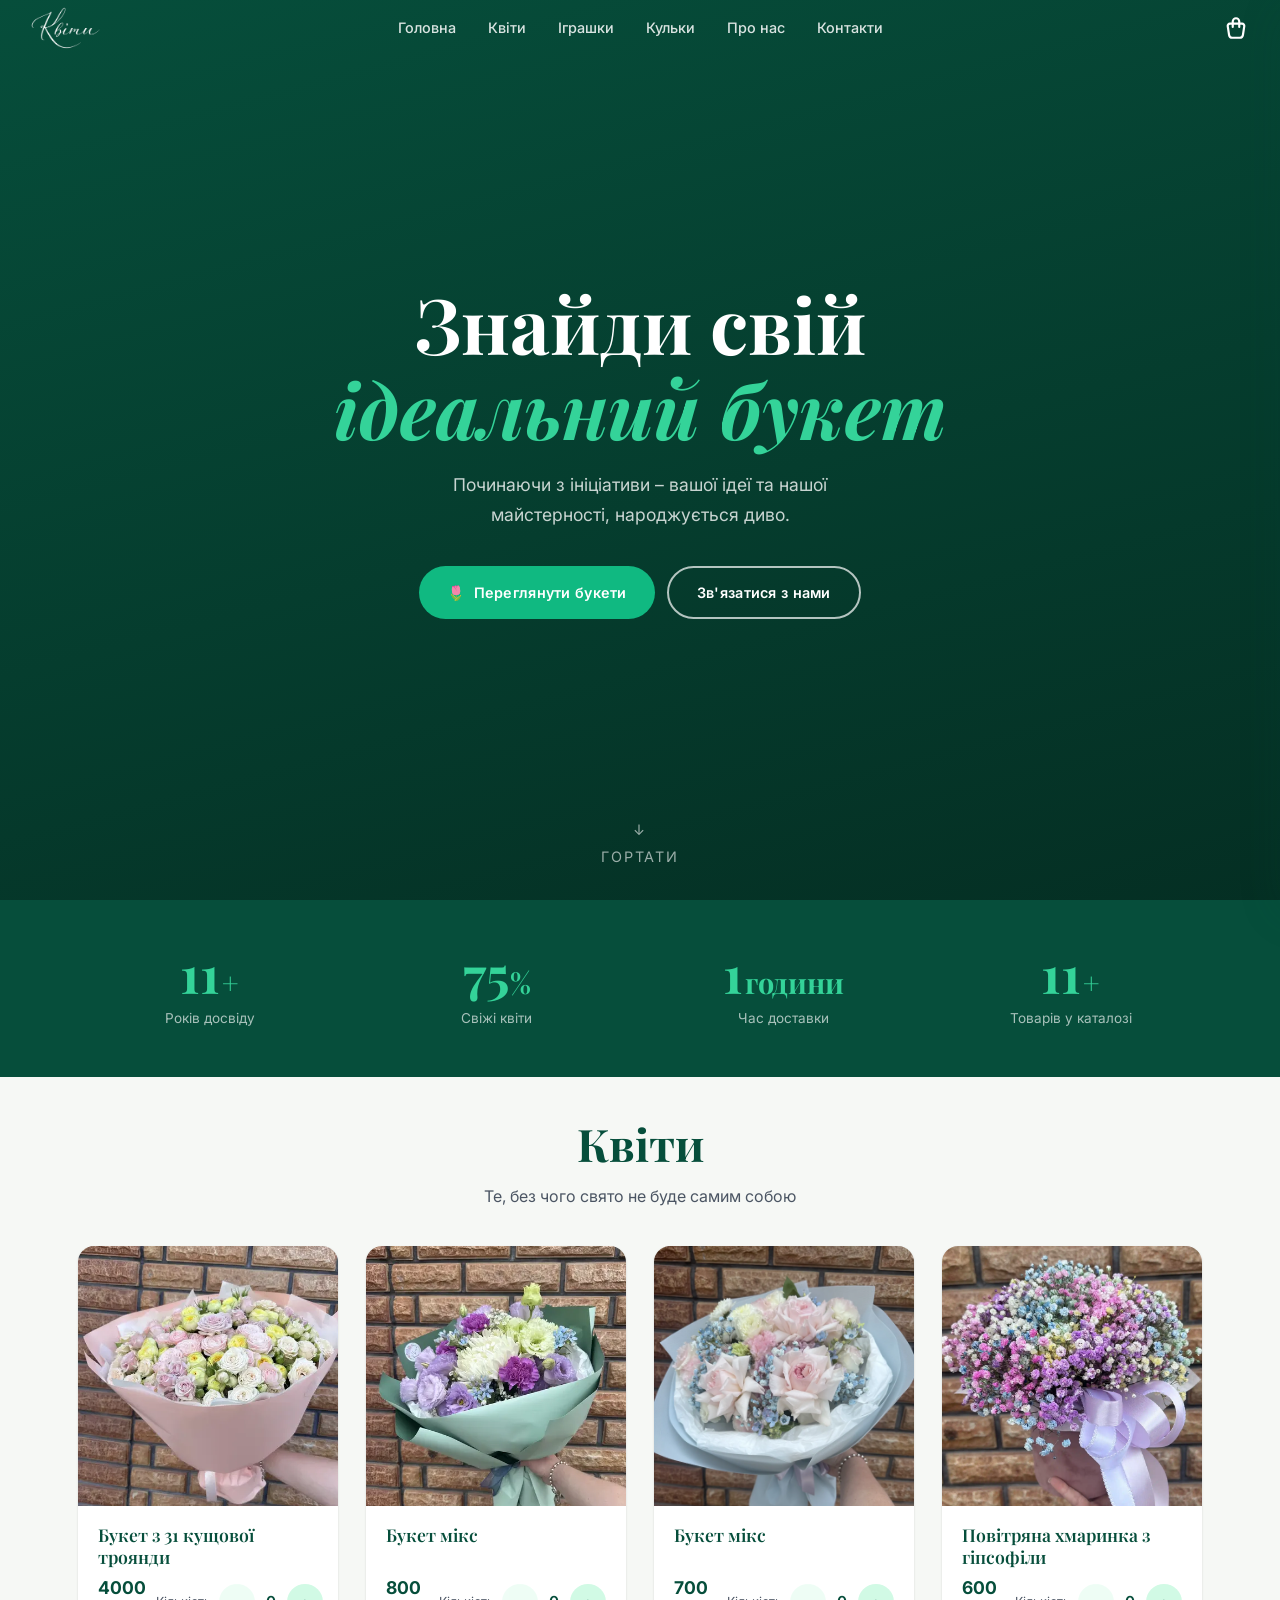
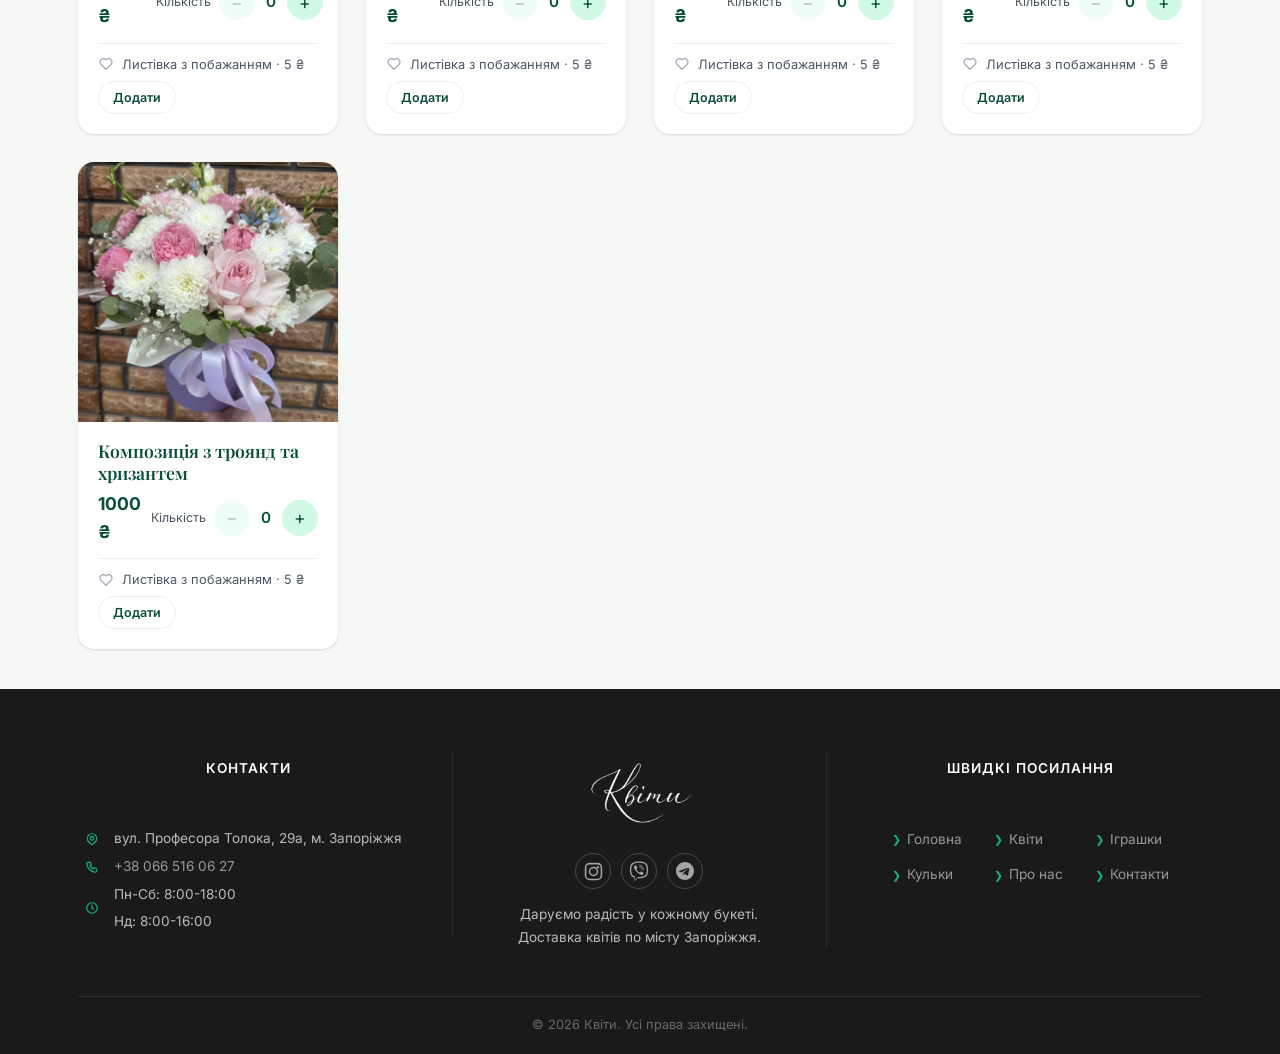
==== commit cbf24641: "Add files via upload" ====
--- a/index.html
+++ b/index.html
@@ -8,7 +8,7 @@
     <title>Квіти | Запоріжжя | Доставка 1-2 години</title>
     <link rel="preconnect" href="https://fonts.googleapis.com" />
     <link rel="preconnect" href="https://fonts.gstatic.com" crossorigin />
-    <link rel="preload" href="https://fonts.googleapis.com/css2?family=Playfair+Display:ital,wght@0,400;0,600;0,700;1,400&family=Inter:wght@300;400;500;600&display=swap" as="style" />
+    <link rel="preload" as="image" href="mob_menu_photo.webp">
     <link href="https://fonts.googleapis.com/css2?family=Playfair+Display:ital,wght@0,400;0,600;0,700;1,400&family=Inter:wght@300;400;500;600&display=swap" rel="stylesheet" media="print" onload="this.media='all'" />
     <link rel="preload" href="styles.css" as="style" />
     <link rel="stylesheet" href="styles.css" />
--- a/styles.css
+++ b/styles.css
@@ -401,7 +401,7 @@
     background-image: url('mob_menu_photo.webp');
     background-size: cover;
     background-position: center;
-    filter: blur(6px);
+    filter: blur(3px);
     transform: scale(1.1);
 }
 
@@ -879,6 +879,10 @@
 
 .product-img-shift {
     object-position: center 10%;
+}
+
+.product-img-shift-right {
+    object-position: center 30%;
 }
 
 .product-card-balloon {
@@ -954,22 +958,6 @@
     color: var(--text-mid);
     line-height: 1.5;
     margin-bottom: 14px;
-}
-
-/* Посилання "зателефонувати нам" всередині опису */
-
-.balloon-types-call {
-    color: var(--emerald);
-    font-weight: 600;
-    text-decoration: underline;
-    text-underline-offset: 2px;
-    transition: color .2s;
-}
-
-@media (hover: hover) {
-    .balloon-types-call:hover {
-        color: var(--forest-mid);
-    }
 }
 
 /* Догляд */
--- a/styles.css
+++ b/styles.css
@@ -401,7 +401,7 @@
     background-image: url('mob_menu_photo.webp');
     background-size: cover;
     background-position: center;
-    filter: blur(6px);
+    filter: blur(3px);
     transform: scale(1.1);
 }
 
@@ -879,6 +879,10 @@
 
 .product-img-shift {
     object-position: center 10%;
+}
+
+.product-img-shift-right {
+    object-position: center 30%;
 }
 
 .product-card-balloon {
@@ -954,22 +958,6 @@
     color: var(--text-mid);
     line-height: 1.5;
     margin-bottom: 14px;
-}
-
-/* Посилання "зателефонувати нам" всередині опису */
-
-.balloon-types-call {
-    color: var(--emerald);
-    font-weight: 600;
-    text-decoration: underline;
-    text-underline-offset: 2px;
-    transition: color .2s;
-}
-
-@media (hover: hover) {
-    .balloon-types-call:hover {
-        color: var(--forest-mid);
-    }
 }
 
 /* Догляд */
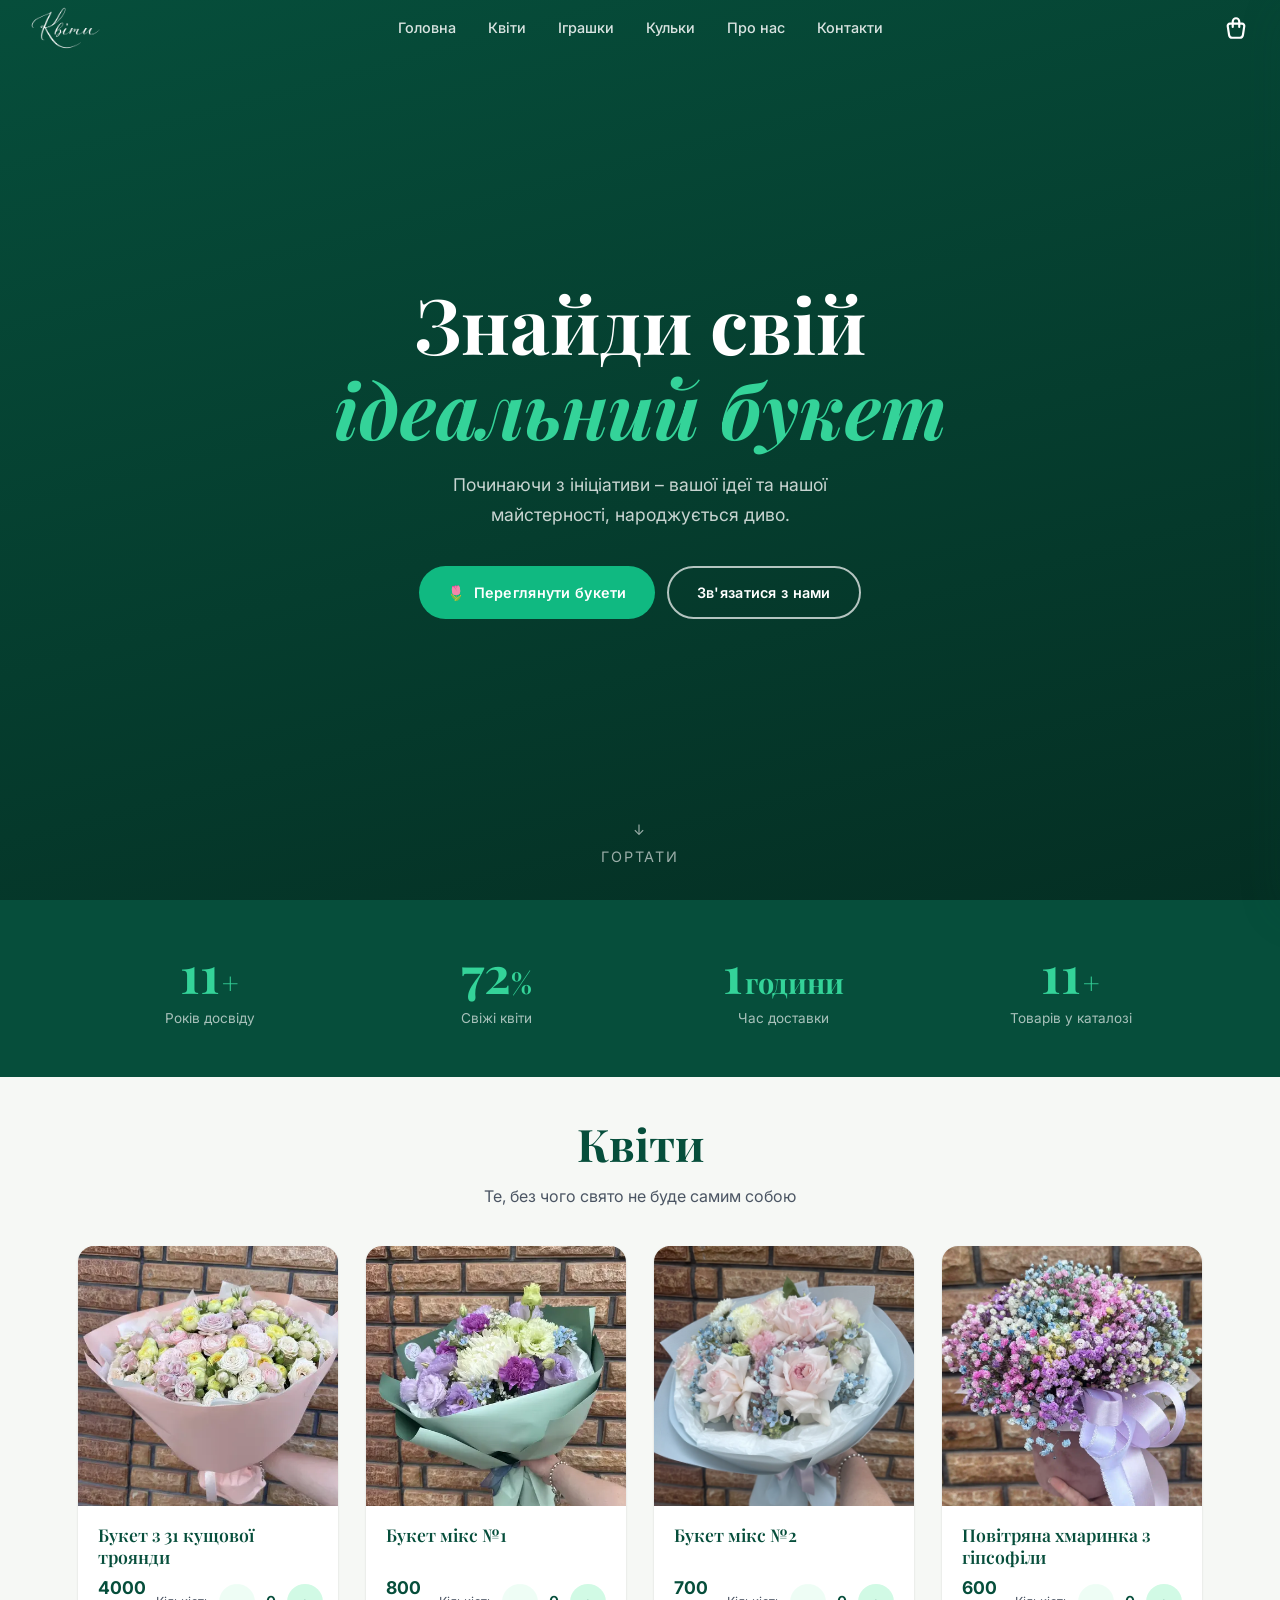
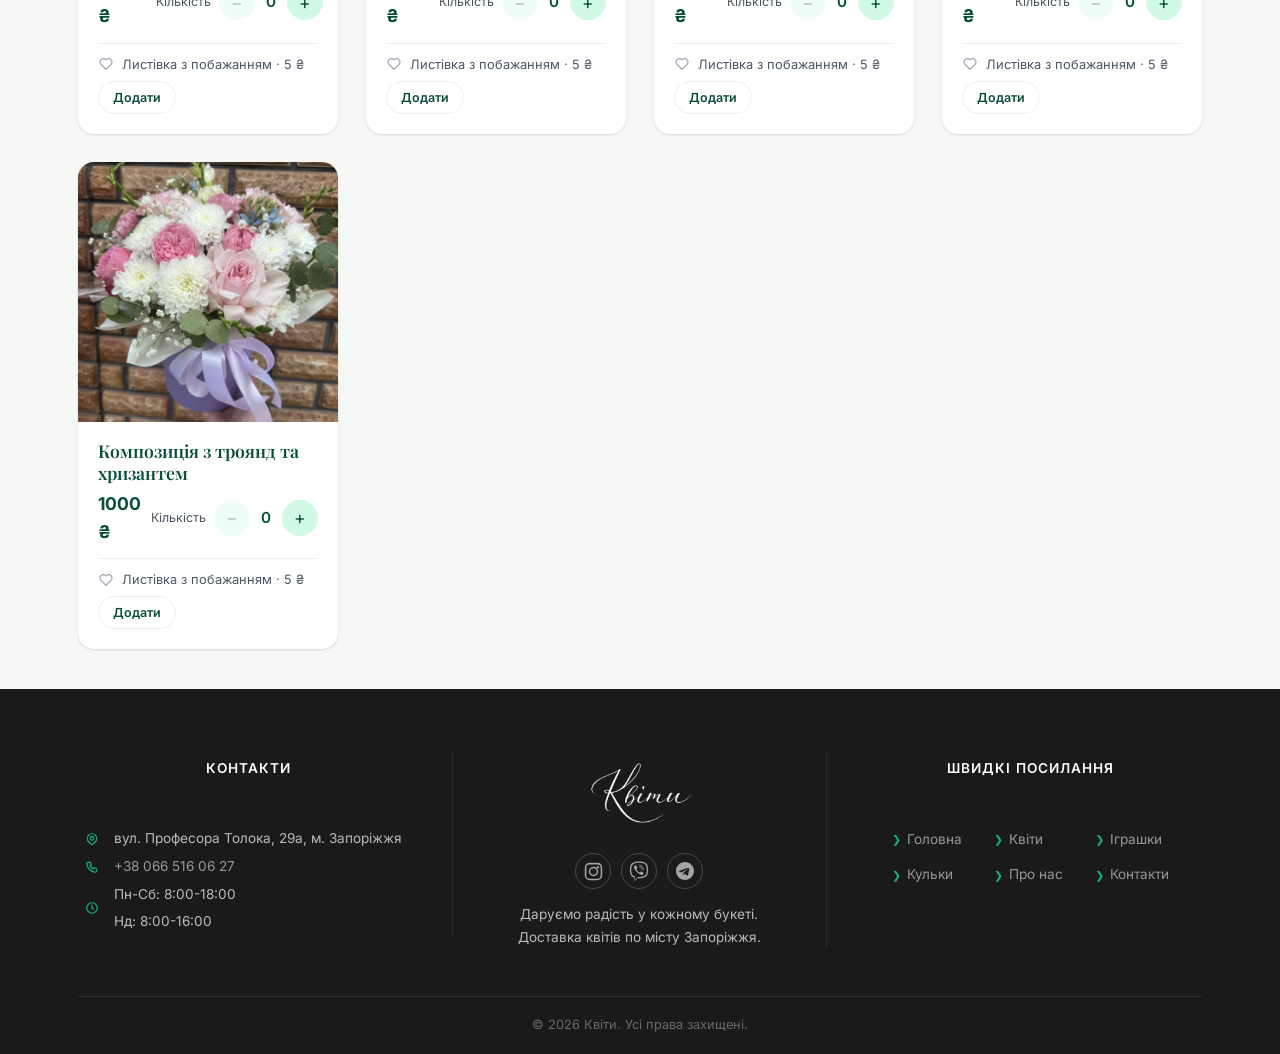
==== commit 2ff0fe9b: "Add files via upload" ====
--- a/index.html
+++ b/index.html
@@ -191,7 +191,7 @@
         <img src="kvity_product_2.webp" alt="Букет мікс" width="470" height="627" />
     </div>
     <div class="product-body">
-        <h3 class="product-name">Букет мікс</h3>
+        <h3 class="product-name">Букет мікс №1</h3>
         <div class="product-footer">
             <span class="product-price">800 ₴</span>
             <div class="product-qty" data-name="Букет мікс" data-price="800">
@@ -218,7 +218,7 @@
         <img src="kvity_product_3.webp" alt="Букет мікс" width="470" height="627" class="product-img-shift" />
     </div>
     <div class="product-body">
-        <h3 class="product-name">Букет мікс</h3>
+        <h3 class="product-name">Букет мікс №2</h3>
         <div class="product-footer">
             <span class="product-price">700 ₴</span>
             <div class="product-qty" data-name="Букет мікс" data-price="700">
--- a/styles.css
+++ b/styles.css
@@ -94,6 +94,18 @@
 a {
     color: inherit;
     text-decoration: none;
+}
+
+.balloon-types-call {
+    color: var(--emerald);
+    text-decoration: underline;
+    text-decoration-thickness: 1.2px;
+    text-underline-offset: 3px;
+    font-weight: 500;
+}
+
+.balloon-types-call:hover {
+    color: var(--forest);
 }
 
 button {
--- a/styles.css
+++ b/styles.css
@@ -94,6 +94,18 @@
 a {
     color: inherit;
     text-decoration: none;
+}
+
+.balloon-types-call {
+    color: var(--emerald);
+    text-decoration: underline;
+    text-decoration-thickness: 1.2px;
+    text-underline-offset: 3px;
+    font-weight: 500;
+}
+
+.balloon-types-call:hover {
+    color: var(--forest);
 }
 
 button {
